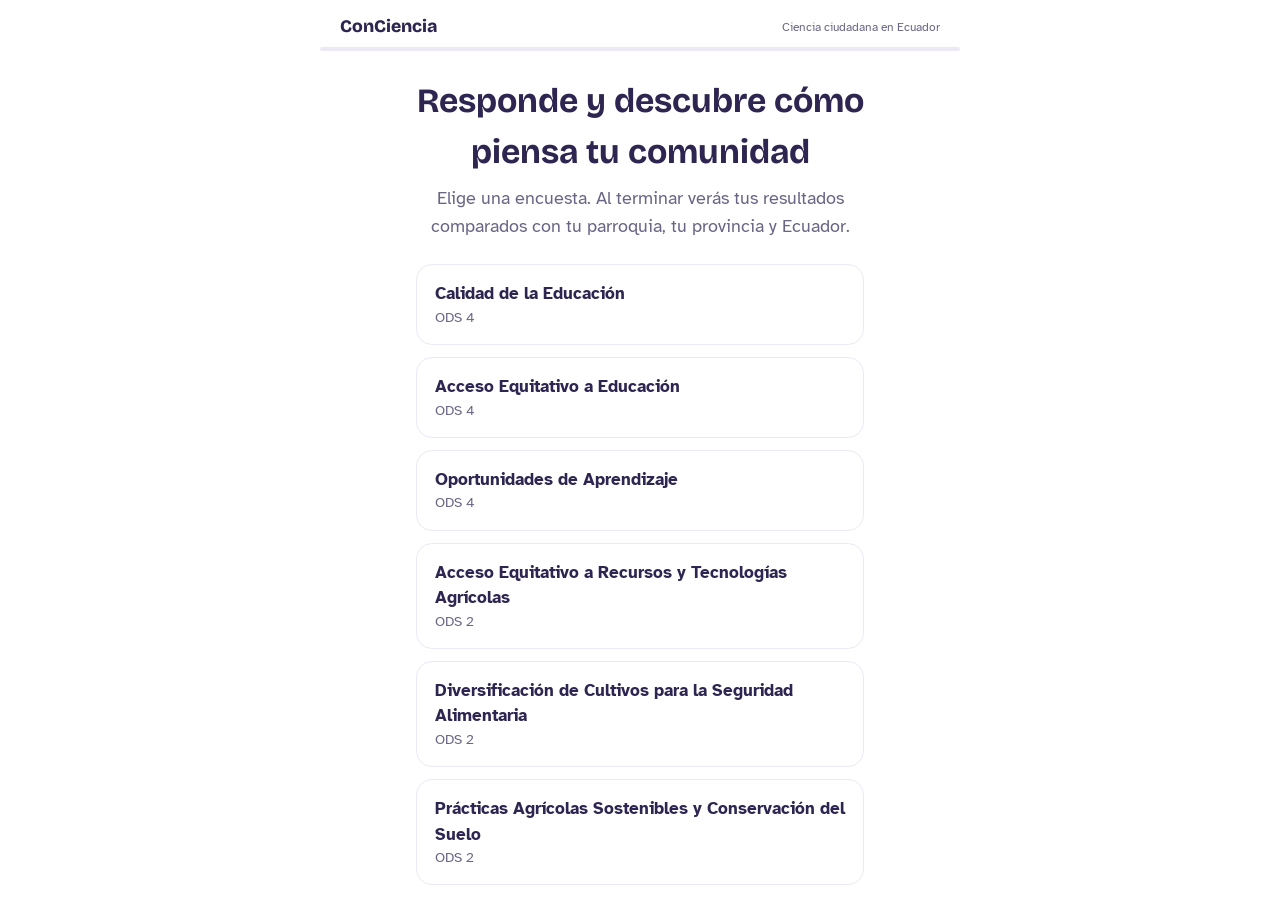
==== index.html @ 89dc38f4 "Add files via upload" ====
<!DOCTYPE html>
<html lang="es">
<head>
<meta charset="utf-8">
<meta name="viewport" content="width=device-width, initial-scale=1, viewport-fit=cover">
<title>ConCiencia</title>
<meta name="description" content="ConCiencia: ciencia ciudadana en Ecuador. Responde encuestas y descubre cómo piensa tu comunidad.">
<link rel="preconnect" href="https://fonts.googleapis.com">
<link rel="preconnect" href="https://fonts.gstatic.com" crossorigin>
<link href="https://fonts.googleapis.com/css2?family=Atkinson+Hyperlegible:wght@400;700&family=Bricolage+Grotesque:opsz,wght@12..96,700;12..96,800&display=swap" rel="stylesheet">
<style>
:root{--bg:#FFFFFF;--ink:#2E2650;--muted:#6B6585;--line:#ECE8F6;--lav:#B7A6EE;--lav-soft:#F4F1FD;--tang:#EE8445;--tang-soft:#FDEBDD;--focus:#5B45C9;
  color-scheme:light;box-sizing:border-box;padding-top:env(safe-area-inset-top,0px);padding-bottom:env(safe-area-inset-bottom,0px)}
*,*::before,*::after{box-sizing:inherit}
html,body{height:100%}
body{margin:0;background:var(--bg);color:var(--ink);font-family:"Atkinson Hyperlegible",system-ui,-apple-system,"Segoe UI",Roboto,sans-serif;
  font-size:1.0625rem;line-height:1.5;display:flex;flex-direction:column}
img{max-width:100%;display:block}
button,a{font:inherit;color:inherit}
:focus-visible{outline:3px solid var(--focus);outline-offset:3px;border-radius:8px}
.display{font-family:"Bricolage Grotesque","Atkinson Hyperlegible",system-ui,sans-serif}
.bar-top{display:flex;justify-content:space-between;align-items:center;gap:1rem;padding:.9rem 1.25rem .4rem;max-width:40rem;width:100%;margin:0 auto}
.brand{font-family:"Bricolage Grotesque",system-ui,sans-serif;font-weight:800;font-size:1.1rem;text-decoration:none}
.sub-title{font-size:.78rem;color:var(--muted);text-align:right}
.progress{height:4px;background:var(--line);max-width:40rem;width:calc(100% - 2.5rem);margin:0 auto;border-radius:999px;overflow:hidden}
.progress span{display:block;height:100%;background:var(--tang);width:0;transition:width .3s ease}
main{flex:1;overflow-y:auto;display:flex}
.slide{margin:auto;width:100%;max-width:34rem;padding:1.5rem 1.25rem 2rem;text-align:center}
.thanks h1{font-size:clamp(1.9rem,7vw,2.6rem);line-height:1.1;margin:0 0 .75rem;font-weight:800;letter-spacing:-.015em}
.thanks p,.lead{margin:0;font-size:1.15rem;color:var(--muted)}
.arrow{width:4.5rem;height:4.5rem;margin:1.25rem auto .5rem;color:var(--tang)}
.btn{display:inline-block;font-weight:700;cursor:pointer;border-radius:999px;padding:.85rem 1.6rem;border:2px solid var(--ink);background:var(--ink);color:var(--bg);font-size:1.1rem;text-decoration:none}
.btn.ghost{background:transparent;color:var(--ink)}
.big-icon{width:min(13rem,55vw);height:min(13rem,55vw);object-fit:contain;margin:0 auto 1.25rem}
.q-text{font-size:.95rem;color:var(--muted);margin:0 auto .6rem;max-width:28rem}
.msg{font-size:clamp(1.3rem,5vw,1.6rem);line-height:1.3;font-weight:700;margin:0 auto;max-width:28rem;text-wrap:balance}
.msg strong{color:var(--tang);font-weight:800;white-space:nowrap}
.people{display:flex;justify-content:center;gap:.35rem;margin:1.5rem 0 .4rem}
.person{width:1.9rem;height:2.6rem}
.person .fig{fill:var(--lav-soft);stroke:var(--lav);stroke-width:2.2}
.person.like .fig{fill:var(--tang);stroke:var(--tang)}
.scope{margin:1.75rem auto 0}
.scope-label{font-size:.9rem;color:var(--muted);margin:0 0 .45rem}
.seg{display:flex;flex-wrap:wrap;justify-content:center;gap:.4rem}
.seg button{font-size:.92rem;cursor:pointer;border:1.5px solid var(--line);background:var(--bg);padding:.42rem .8rem;border-radius:999px}
.seg button[aria-pressed="true"]{background:var(--ink);color:var(--bg);border-color:var(--ink)}
.seg button[aria-disabled="true"]{opacity:.45;cursor:not-allowed}
.n{font-size:.85rem;color:var(--muted);margin:.5rem 0 0}
.many-icons{display:flex;justify-content:center;flex-wrap:wrap;gap:.75rem;margin:0 auto 1.25rem}
.many-icons img{width:min(7.5rem,28vw);height:min(7.5rem,28vw);object-fit:contain}
.others-btn{margin:1.75rem auto 0}
.others{list-style:none;margin:1.25rem auto 0;padding:0;display:grid;gap:.6rem;text-align:left;max-width:28rem}
.o-row{display:grid;grid-template-columns:2.4rem 1fr 3rem;gap:.7rem;align-items:center}
.o-row img{width:2.4rem;height:2.4rem;object-fit:contain}
.o-label{font-size:.95rem;line-height:1.3}
.o-row.mine .o-label{font-weight:700}
.tu{font-size:.75rem;font-weight:700;color:var(--tang);margin-left:.35rem}
.track{height:.5rem;border-radius:999px;background:var(--lav-soft);overflow:hidden;margin-top:.3rem}
.fill{height:100%;border-radius:inherit;background:var(--lav)}
.o-row.mine .fill{background:var(--tang)}
.pct{text-align:right;font-weight:700;font-variant-numeric:tabular-nums}
.note{font-size:.82rem;color:var(--muted);margin:.4rem 0 0}
.idea blockquote{margin:0 auto;font-size:1.2rem;font-style:italic;max-width:26rem}
.idea .sub{color:var(--muted);margin:.9rem auto 0;max-width:26rem}
.privacy{font-size:.8rem;color:var(--muted);margin:2rem auto 0;max-width:26rem}
.list{list-style:none;padding:0;margin:1.5rem auto 0;display:grid;gap:.75rem;text-align:left;max-width:28rem}
.list a{display:block;padding:1rem 1.1rem;border:1.5px solid var(--line);border-radius:1rem;text-decoration:none}
.list a:hover{border-color:var(--lav)}
.list small{display:block;color:var(--muted)}
.spinner{width:2.5rem;height:2.5rem;border:4px solid var(--lav-soft);border-top-color:var(--tang);border-radius:50%;margin:1.5rem auto;animation:spin 1s linear infinite}
@keyframes spin{to{transform:rotate(360deg)}}
.nav{display:flex;justify-content:space-between;align-items:center;padding:.75rem 1.25rem 1rem;max-width:40rem;width:100%;margin:0 auto}
.nav button{cursor:pointer;border:none;background:none;font-weight:700;display:inline-flex;align-items:center;gap:.45rem;padding:.6rem .4rem;font-size:1rem}
.nav .next{background:var(--ink);color:var(--bg);border-radius:999px;padding:.7rem 1.2rem}
.nav .prev{color:var(--muted)}
.nav[hidden],.nav button[hidden]{display:none}
.nav svg{width:1.25rem;height:1.25rem}
.count{font-size:.85rem;color:var(--muted)}
.enter{animation:enter .35s ease both}
@keyframes enter{from{opacity:0;transform:translateX(18px)}to{opacity:1;transform:none}}
@media (prefers-reduced-motion: reduce){.enter{animation:none}.progress span{transition:none}.spinner{animation-duration:3s}}
</style>
</head>
<body>
<header class="bar-top">
  <a class="brand" href="./">ConCiencia</a>
  <span class="sub-title" id="subtitulo"></span>
</header>
<div class="progress" aria-hidden="true"><span id="prog"></span></div>
<main id="main" aria-live="polite"></main>
<nav class="nav" id="nav" aria-label="Navegación de resultados" hidden>
  <button class="prev" id="prev" type="button"><svg viewBox="0 0 24 24" fill="none" stroke="currentColor" stroke-width="2.5" stroke-linecap="round" stroke-linejoin="round" aria-hidden="true"><path d="M15 5l-7 7 7 7"/></svg>Atrás</button>
  <span class="count" id="count"></span>
  <button class="next" id="next" type="button">Siguiente<svg viewBox="0 0 24 24" fill="none" stroke="currentColor" stroke-width="2.5" stroke-linecap="round" stroke-linejoin="round" aria-hidden="true"><path d="M5 12h14M13 5l7 7-7 7"/></svg></button>
</nav>

<script>
const ENCUESTAS = {"CE": {"titulo": "Calidad de la Educación", "ods": "ODS 4", "uid": "aMDnD9qRBA8HXttn3Z8Mq6", "enketo": "oDRCQe5k", "preguntas": [{"id": "q5", "tipo": "una", "texto": "¿Cómo evaluarías la calidad de la educación en tu comunidad?", "opciones": [["muy_buena", "Muy buena", "E4_muy_buena", "muy buena"], ["buena", "Buena", "E3_buena", "buena"], ["mala", "Mala", "E2_mala", "mala"], ["muy_mala", "Muy mala", "E1_muy_mala", "muy mala"]], "tpl": "considera {o} la calidad de la educación en su comunidad"}, {"id": "q6", "tipo": "una", "texto": "¿Cuál es tu opinión sobre el sistema de evaluación y calificación en las instituciones educativas?", "opciones": [["muy_buena", "Muy buena", "E4_muy_buena", "muy bueno"], ["buena", "Buena", "E3_buena", "bueno"], ["mala", "Mala", "E2_mala", "malo"], ["muy_mala", "Muy mala", "E1_muy_mala", "muy malo"]], "tpl": "considera {o} el sistema de evaluación y calificación"}, {"id": "q7", "tipo": "varias", "texto": "¿Qué aspectos crees que son más importantes para mejorar la calidad de la educación?", "opciones": [["formacion_continua_y_actualizaci", "Formación continua y actualización de los docentes", "CE06_docente", "la formación continua de los docentes"], ["acceso_equitativo_a_recursos_edu", "Acceso equitativo a recursos educativos y tecnológicos", "CE07_equidad_recursos", "el acceso equitativo a recursos educativos"], ["desarrollo_de_programas_educativ", "Desarrollo de programas educativos inclusivos y adaptados a las necesidades individuales de los estudiantes", "CE08_educacion_inclusiva", "los programas inclusivos y adaptados"], ["participacion_activa_de_la_comun", "Participación activa de la comunidad educativa en la toma de decisiones y en el apoyo al proceso educativo", "CE09_comunidad_educativa", "la participación de la comunidad educativa"], ["otros", "Otros", "R_otros", "otras ideas"]], "tpl": "prioriza {o} para mejorar la educación"}, {"id": "q8", "tipo": "una", "texto": "¿Crees que los docentes reciben suficiente capacitación para impartir una educación de calidad?", "opciones": [["si", "Sí", "R_si", "sí"], ["no", "No", "R_no", "no"]], "tpl": "cree que los docentes {o} reciben suficiente capacitación"}, {"id": "q9", "tipo": "varias", "texto": "¿Qué papel crees que deberían desempeñar las tecnologías de la información y la comunicación (TIC) en la mejora de la calidad de la educación?", "opciones": [["facilitar_el_acceso_a_recursos_e", "Facilitar el acceso a recursos educativos en línea", "CE10_educacion_en_linea", "dar acceso a recursos educativos en línea"], ["promover_metodos_de_ensenanza_in", "Promover métodos de enseñanza interactivos y personalizados", "CE11_metodos_interactivos", "hacer la enseñanza más interactiva"], ["garantizar_igualdad_de_oportunid", "Garantizar igualdad de oportunidades para todos los grupos demográficos", "CE14_igualdad_oportunidades", "dar igualdad de oportunidades"], ["fomentar_la_colaboracion_entre_e", "Fomentar la colaboración entre estudiantes y el desarrollo de habilidades digitales", "CE12_colaboracion", "fomentar la colaboración y las habilidades digitales"], ["permitir_la_comunicacion_y_colab", "Permitir la comunicación y colaboración entre estudiantes y docentes", "CE13_comunicacion_docente", "mejorar la comunicación con los docentes"], ["otros", "Otros", "R_otros", "otros usos"]], "tpl": "quiere que la tecnología sirva para {o}"}, {"id": "q10", "tipo": "varias", "texto": "¿Qué medidas crees que podrían tomarse para reducir la brecha en la calidad educativa entre zonas urbanas y rurales?", "opciones": [["aumentar_la_inversion_en_infraes", "Aumentar la inversión en infraestructura escolar", "CE16_infraestructura", "invertir en infraestructura escolar"], ["implementar_mecanismos_de_capaci", "Implementar mecanismos de capacitación y retención de docentes", "CE17_retencion_docente", "capacitar y retener a los docentes"], ["implementar_programas_que_propor", "Implementar programas que proporcionen dispositivos y conexión a internet en comunidades rurales", "CE15_internet_rural", "llevar dispositivos e internet al campo"], ["programas_de_tutoria_y_mentoria", "Programas de tutoría y mentoría", "CE21_tutoria", "ofrecer tutoría y mentoría"], ["desarrollar_curriculos_adaptados", "Desarrollar currículos adaptados a la realidad local", "CE19_curriculo_local", "adaptar los currículos a la realidad local"], ["promover_la_colaboracion_entre_e", "Promover la colaboración entre escuelas urbanas y rurales", "CE18_urbano_rural", "unir escuelas urbanas y rurales"], ["apoyar_a_la_educacion_preescolar", "Apoyar a la educación preescolar en áreas rurales", "CE30_preescolar_rural", "ampliar la educación preescolar rural"], ["ofrecer_beneficios_economicos_a", "Ofrecer beneficios económicos a familias que envían a sus hijos a la escuela", "CE20_apoyo_familias", "apoyar económicamente a las familias"], ["otros", "Otros", "R_otros", "otras medidas"]], "tpl": "propone {o}"}, {"id": "q11", "tipo": "una", "texto": "¿Crees que la educación debería incluir habilidades socioemocionales además de los conocimientos académicos?", "opciones": [["si", "Sí", "R_si", "sí"], ["no", "No", "R_no", "no"], ["tal_vez", "Tal vez", "R_talvez", "tal vez"]], "tpl": "responde «{o}» a enseñar habilidades socioemocionales"}, {"id": "q12", "tipo": "varias", "texto": "¿Qué habilidades socioemocionales se debería incluir?", "opciones": [["desarrollo_de_la_empatia", "Desarrollo de la empatía", "CE23_empatia", "la empatía"], ["comunicacion_efectiva", "Comunicación efectiva", "CE24_comunicacion", "la comunicación efectiva"], ["resolucion_de_conflictos", "Resolución de conflictos", "CE26_resolucion_conflictos", "la resolución de conflictos"], ["autoconocimiento", "Autoconocimiento", "CE25_autoconocimiento", "el autoconocimiento"], ["manejo_del_estres", "Manejo del estrés", "CE27_manejo_estres", "el manejo del estrés"], ["colaboracion", "Colaboración", "CE12_colaboracion", "la colaboración"], ["otros", "Otros", "R_otros", "otras habilidades"]], "tpl": "quiere aprender {o} en la escuela"}, {"id": "q13", "tipo": "abierta", "texto": "¿Cómo crees que se puede fomentar el espíritu crítico y la creatividad en el sistema educativo?"}]}, "AE": {"titulo": "Acceso Equitativo a Educación", "ods": "ODS 4", "uid": "aMwjJdAYYP5T4RFX3oNEXm", "enketo": "IfXTQjOF", "preguntas": [{"id": "q5", "tipo": "una", "texto": "¿Cómo describirías el acceso a la educación en tu área?", "opciones": [["muy_accesible", "Muy accesible", "E4_muy_buena"], ["accesible", "Accesible", "E3_buena"], ["poco_accesible", "Poco accesible", "E2_mala"], ["no_accesible", "No accesible", "E1_muy_mala"]]}, {"id": "q6", "tipo": "varias", "texto": "¿Identificas desafíos específicos que afectan el acceso equitativo a la educación?", "opciones": [["falta_de_escuelas", "Falta de escuelas", "AE01_falta_escuelas"], ["falta_de_infraestructura_y_recur", "Falta de infraestructura y recursos educativos", "AE02_falta_recursos"], ["discriminacion_basada_en_genero", "Discriminación basada en género, etnia o condición socioeconómica", "AE03_discriminacion"], ["barreras_geograficas", "Barreras geográficas", "AE04_barreras_geograficas"], ["baja_calidad_de_la_educacion", "Baja calidad de la educación", "AE05_baja_calidad"], ["impedimentos_familiares_economic", "Impedimentos familiares, económicos", "AE06_impedimentos_economicos"], ["otros", "Otros", "R_otros"]]}, {"id": "q7", "tipo": "una", "texto": "¿Cuál consideras que es el principal papel del gobierno en garantizar un acceso equitativo a la educación?", "opciones": [["proporcionar_financiamiento_adec", "Proporcionar financiamiento adecuado", "AE07_financiamiento"], ["desarrollar_politicas_inclusivas", "Desarrollar políticas inclusivas", "AE08_politicas_inclusivas"], ["garantizar_igualdad_de_oportunid", "Garantizar igualdad de oportunidades para todos los grupos demográficos", "CE14_igualdad_oportunidades"], ["implementar_reformas_en_infraest", "Implementar reformas en infraestructura, tecnología y formación docente.", "AE09_reformas"], ["dar_mayor_protagonismo_a_las_ins", "Dar mayor protagonismo a las instituciones privadas y a las familias para garantizar la educación", "AE10_instituciones_familias"], ["otros", "Otros", "R_otros"]]}, {"id": "q8", "tipo": "una", "texto": "¿Has participado en iniciativas locales que aborden el acceso a la educación?", "opciones": [["si", "Sí", "R_si"], ["no", "No", "R_no"], ["en_ocasiones", "En ocasiones", "R_aveces"]]}, {"id": "q9", "tipo": "una", "texto": "¿Cuáles son tus principales motivaciones para, de ser posible estudiar?", "opciones": [["mejorar_las_oportunidades_labora", "Mejorar las oportunidades laborales", "AE11_oportunidades_laborales"], ["obtener_conocimiento_y_habilidad", "Obtener conocimiento y habilidades", "AE12_conocimiento"], ["contribuir_al_desarrollo_de_la_c", "Contribuir al desarrollo de la comunidad o sociedad", "AE13_contribuir_comunidad"], ["la_satisfaccion_personal", "La satisfacción personal", "AE14_satisfaccion_personal"], ["otros", "Otros", "R_otros"]]}, {"id": "q10", "tipo": "una", "texto": "¿Estarías dispuesto/a a comprometerte de manera continua en apoyar iniciativas para mejorar el acceso equitativo a educación?", "opciones": [["si", "Sí", "R_si"], ["no", "No", "R_no"], ["tal_vez", "Tal vez", "R_talvez"]]}]}, "OA": {"titulo": "Oportunidades de Aprendizaje", "ods": "ODS 4", "uid": "aXVZdtAHw6DwHbp57tY9rk", "enketo": "5DErhukR", "preguntas": [{"id": "q5", "tipo": "una", "texto": "¿Has participado en programas de aprendizaje no formal o informal fuera del entorno escolar?", "opciones": [["si", "Sí", "R_si"], ["no", "No", "R_no"], ["no_estoy_seguro", "No estoy seguro", "R_talvez"]]}, {"id": "q6", "tipo": "varias", "texto": "¿A qué tipo de oportunidades de aprendizaje adicional te gustaría tener acceso?", "opciones": [["talleres_practicos_sobre_habilid", "Talleres prácticos sobre habilidades específicas", "OA01_talleres_practicos"], ["cursos_en_linea_sobre_temas_de_i", "Cursos en línea sobre temas de interés", "CE10_educacion_en_linea"], ["eventos_de_networking_y_colabora", "Eventos de networking y colaboración con profesionales", "OA02_networking"], ["oportunidades_de_voluntariado_pa", "Oportunidades de voluntariado para adquirir experiencia práctica", "OA03_voluntariado"], ["acceso_a_recursos_educativos_y_b", "Acceso a recursos educativos y bibliotecas virtuales", "OA04_bibliotecas_virtuales"], ["otros", "Otros", "R_otros"]]}, {"id": "q7", "tipo": "varias", "texto": "¿Porque crees que la educación a lo largo de la vida es importante para el desarrollo personal y profesional?", "opciones": [["para_actualizar_habilidades", "Para actualizar habilidades", "OA05_actualizar_habilidades"], ["facilita_la_adaptacion_a_los_cam", "Facilita la adaptación a los cambios en el entorno laboral", "OA06_adaptacion"], ["promueve_el_crecimiento_personal", "Promueve el crecimiento personal y profesional continuo", "OA07_crecimiento"], ["permite_mantenerse_competitivo_e", "Permite mantenerse competitivo en el mercado laboral en evolución", "OA08_competitivo"], ["otros", "Otros", "R_otros"]]}, {"id": "q8", "tipo": "una", "texto": "¿Qué importancia le das a la formación profesional y técnica en comparación con la educación académica tradicional?", "opciones": [["mucha_importancia", "Mucha importancia", "E4_muy_buena"], ["alguna_importancia", "Alguna importancia", "E3_buena"], ["poca_importancia", "Poca importancia", "E2_mala"], ["ninguna_importancia", "Ninguna importancia", "E1_muy_mala"]]}, {"id": "q9", "tipo": "una", "texto": "¿Consideras que hay suficientes oportunidades de educación continua para adultos en tu comunidad?", "opciones": [["si", "Sí", "R_si"], ["no", "No", "R_no"], ["no_estoy_seguro", "No estoy seguro", "R_talvez"]]}, {"id": "q10", "tipo": "una", "texto": "¿Cuál es tu opinión sobre la educación a distancia y el aprendizaje en línea?", "opciones": [["muy_favorable", "Muy favorable", "E4_muy_buena"], ["favorable", "Favorable", "E3_buena"], ["desfavorable", "Desfavorable", "E2_mala"], ["muy_desfavorable", "Muy desfavorable", "E1_muy_mala"]]}, {"id": "q11", "tipo": "abierta", "texto": "¿Cómo crees que se pueden aprovechar mejor las tecnologías emergentes para promover oportunidades de aprendizaje inclusivas?"}]}, "RT": {"titulo": "Acceso Equitativo a Recursos y Tecnologías Agrícolas", "ods": "ODS 2", "uid": "agJiGSEJm9MBd5dDqavQbj", "enketo": "ofdKAlAc", "preguntas": [{"id": "q5", "tipo": "una", "texto": "¿Participas en actividades agrícolas actualmente?", "opciones": [["si", "Sí", "R_si"], ["no", "No", "R_no"], ["en_ocasiones", "En ocasiones", "R_aveces"]]}, {"id": "q6", "tipo": "abierta", "texto": "¿Cuál es el tamaño aproximado de tu área de cultivo?"}, {"id": "q7", "tipo": "una", "texto": "¿Consideras que hay una distribución equitativa de recursos agrícolas (tierras, agua, insumos, etc.) en tu comunidad?", "opciones": [["si", "Sí", "R_si"], ["no", "No", "R_no"], ["no_estoy_seguro", "No estoy seguro", "R_talvez"]]}, {"id": "q8", "tipo": "abierta", "texto": "¿Cómo crees que se podrían mejorar las condiciones de acceso a estos recursos?"}, {"id": "q9", "tipo": "varias", "texto": "¿Que tecnologías agrícolas has utilizado o están disponibles en tu área?", "opciones": [["sistemas_de_riego", "Sistemas de riego", "RT01_riego"], ["maquinaria_agricola", "Maquinaria agrícola", "RT02_maquinaria"], ["aplicaciones_moviles_agricolas", "Aplicaciones móviles agrícolas", "RT03_apps"], ["drones_para_monitoreo_de_cultivo", "Drones para monitoreo de cultivos", "RT04_drones"], ["otros", "Otros", "R_otros"]]}, {"id": "q10", "tipo": "una", "texto": "¿Cómo obtienes información sobre nuevas prácticas y tecnologías agrícolas?", "opciones": [["extensionistas_agricolas", "Extensionistas agrícolas", "RT05_extensionistas"], ["internet", "Internet", "CE10_educacion_en_linea"], ["talleres", "Talleres", "OA01_talleres_practicos"], ["practicas_ancestrales", "Practicas ancestrales", "RT06_practicas_ancestrales"], ["otros", "Otros", "R_otros"]]}, {"id": "q11", "tipo": "una", "texto": "¿Identificas barreras que limiten el acceso equitativo a recursos y tecnologías agrícolas?", "opciones": [["barreras_economicas", "Barreras económicas", "RT07_barreras_economicas"], ["falta_de_informacion", "Falta de información", "RT08_falta_informacion"], ["falta_de_acceso_a_creditos", "Falta de acceso a créditos", "RT09_falta_creditos"], ["aislamiento_geografico", "Aislamiento geografico", "AE04_barreras_geograficas"], ["otros", "Otros", "R_otros"]]}, {"id": "q12", "tipo": "una", "texto": "¿Cómo crees que el acceso equitativo a recursos y tecnologías agrícolas afecta la producción y la sostenibilidad en tu área?", "opciones": [["mejora_la_diversificacion_de_cul", "Mejora la diversificación de cultivos", "RT10_diversificacion"], ["promueve_practicas_sostenibles_e", "Promueve prácticas sostenibles entre los agricultores locales", "RT11_practicas_sostenibles"], ["facilita_la_adopcion_de_tecnolog", "Facilita la adopción de tecnologías más eficientes", "RT12_tecnologia_eficiente"], ["ayuda_a_reducir_la_brecha_de_ren", "Ayuda a reducir la brecha de rendimiento entre pequeños y grandes productores", "RT13_brecha_productores"], ["otros", "Otros", "R_otros"]]}, {"id": "q13", "tipo": "abierta", "texto": "¿Tienes sugerencias sobre cómo mejorar el acceso equitativo a recursos y tecnologías agrícolas?"}, {"id": "q14", "tipo": "una", "texto": "¿Estarías dispuesto/a a participar activamente en futuras iniciativas de equidad agrícola?", "opciones": [["si", "Sí", "R_si"], ["no", "No", "R_no"], ["tal_vez", "Tal vez", "R_talvez"]]}]}, "DC": {"titulo": "Diversificación de Cultivos para la Seguridad Alimentaria", "ods": "ODS 2", "uid": "afeSdG7BaHixpZRdWY3xdc", "enketo": "qUFhadIQ", "preguntas": [{"id": "q5", "tipo": "una", "texto": "¿Tienes experiencia en actividades agrícolas actualmente?", "opciones": [["si", "Sí", "R_si"], ["no", "No", "R_no"], ["en_ocasiones", "En ocasiones", "R_aveces"]]}, {"id": "q6", "tipo": "una", "texto": "¿Cuál es el tamaño aproximado de tu área de cultivo?", "opciones": [["no_tengo_area_de_cultivo", "No tengo área de cultivo", ""], ["menos_de_100_m2", "Menos de 100 m²", ""], ["100_m2_a_500_m2", "100 m² a 500 m²", ""], ["500_m2_a_1_000_m2", "500 m² a 1,000 m²", ""], ["mas_de_1_000_m2", "Más de 1,000 m²", ""]]}, {"id": "q7", "tipo": "una", "texto": "¿Has implementado la diversificación de cultivos en tu área?", "opciones": [["si", "Sí", "R_si"], ["no", "No", "R_no"], ["no_estoy_seguro", "No estoy seguro", "R_talvez"]]}, {"id": "q8", "tipo": "varias", "texto": "Enumera algunos cultivos que actualmente cultivas en tu área.", "opciones": [["cereales", "Cereales", "DC01_cereales"], ["legumbres", "Legumbres", "DC02_legumbres"], ["frutas", "Frutas", "DC03_frutas"], ["hortalizas", "Hortalizas", "DC04_hortalizas"], ["no_aplica", "No aplica", "R_noaplica"]]}, {"id": "q9", "tipo": "abierta", "texto": "¿Cómo decides qué cultivos plantar?"}, {"id": "q10", "tipo": "varias", "texto": "¿Qué beneficios percibes al diversificar tus cultivos en términos de seguridad alimentaria y sostenibilidad?", "opciones": [["mayor_resistencia_a_plagas", "Mayor resistencia a plagas", "DC05_resistencia_plagas"], ["mayor_variedad_de_nutrientes", "Mayor variedad de nutrientes", "DC06_nutrientes"], ["mayor_sabor", "Mayor sabor", "DC07_sabor"], ["mayor_resistencia_de_los_cultivo", "Mayor resistencia de los cultivos", "DC08_resistencia_cultivos"], ["mejora_en_la_calidad_del_suelo_y", "Mejora en la calidad del suelo y conservación de la biodiversidad", "DC09_suelo_biodiversidad"], ["otros", "Otros", "R_otros"]]}, {"id": "q11", "tipo": "varias", "texto": "¿Identificas desafíos o barreras para la diversificación de cultivos en tu área?", "opciones": [["limitaciones_de_recursos", "Limitaciones de recursos", "DC10_limitacion_recursos"], ["falta_de_conocimientos_tecnicos", "Falta de conocimientos técnicos sobre nuevas prácticas", "RT08_falta_informacion"], ["la_resistencia_de_los_mercados_a", "La resistencia de los mercados a aceptar nuevos cultivos", "DC11_resistencia_mercados"], ["problemas_relacionados_con_el_cl", "Problemas relacionados con el clima y el suelo", "DC12_clima_suelo"], ["no_encuentro_ninguna_barrera", "No encuentro ninguna barrera", "DC13_sin_barreras"]]}, {"id": "q12", "tipo": "abierta", "texto": "¿Cómo crees que podrían superarse estos desafíos?"}, {"id": "q13", "tipo": "una", "texto": "¿Cómo afecta la diversificación de cultivos a la comercialización y venta de productos agrícolas?", "opciones": [["permite_el_acceso_a_nuevos_merca", "Permite el acceso a nuevos mercados", "DC14_nuevos_mercados"], ["reduce_la_dependencia_de_un_solo", "Reduce la dependencia de un solo cultivo y sus fluctuaciones de precios.", "DC15_menos_dependencia"], ["atrae_a_consumidores_interesados", "Atrae a consumidores interesados en alimentos locales y orgánicos", "DC16_consumidores_locales"], ["facilita_la_diferenciacion_de_pr", "Facilita la diferenciación de productos en el mercado y la creación de marcas únicas", "DC17_marcas"], ["otros", "Otros", "R_otros"]]}, {"id": "q14", "tipo": "una", "texto": "¿Has participado en programas o iniciativas que promuevan la diversificación de cultivos?", "opciones": [["si", "Sí", "R_si"], ["no", "No", "R_no"], ["en_ocasiones", "En ocasiones", "R_aveces"]]}, {"id": "q15", "tipo": "una", "texto": "¿Cómo evaluas la efectividad de estos programas?", "opciones": [["muy_buena", "Muy buena", "E4_muy_buena"], ["buena", "Buena", "E3_buena"], ["mala", "Mala", "E2_mala"], ["muy_mala", "Muy mala", "E1_muy_mala"], ["no_aplica", "No aplica", "R_noaplica"]]}]}, "PS": {"titulo": "Prácticas Agrícolas Sostenibles y Conservación del Suelo", "ods": "ODS 2", "uid": "aM7JyxXHT9SNXV4mbHTjZx", "enketo": "LAvfwDTU", "preguntas": [{"id": "q5", "tipo": "una", "texto": "¿Tienes experiencia en actividades agrícolas?", "opciones": [["mucha_experiencia", "Mucha experiencia", "X5_mucha"], ["experiencia", "Experiencia", "X4_experiencia"], ["poca_experiencia", "Poca experiencia", "X2_poca"], ["ninguna_experiencia", "Ninguna experiencia", "X1_ninguna"]]}, {"id": "q6", "tipo": "abierta", "texto": "¿Cuál es el tamaño aproximado de tu área de cultivo? (N/A si no aplica)"}, {"id": "q7", "tipo": "varias", "texto": "Enumera algunas prácticas agrícolas que actualmente implementas en tu área", "opciones": [["rotacion_de_cultivos", "Rotación de cultivos", "PS01_rotacion"], ["uso_de_abono_organico", "Uso de abono orgánico", "PS02_abono_organico"], ["cultivo_de_cobertura", "Cultivo de cobertura", "PS03_cobertura"], ["riego_por_goteo", "Riego por goteo", "PS04_goteo"], ["control_biologico_de_plagas", "Control biológico de plagas", "PS05_control_biologico"], ["conservacion_de_suelos_terrazas", "Conservación de suelos (terrazas, barreras vivas)", "PS06_terrazas"], ["no_implemento_ninguna_practica", "No implemento ninguna práctica", "R_no"]]}, {"id": "q8", "tipo": "una", "texto": "¿Utilizas agroquímicos en tu agricultura?", "opciones": [["si", "Sí", "R_si"], ["no", "No", "R_no"], ["en_ocasiones", "En ocasiones", "R_aveces"]]}, {"id": "q9", "tipo": "abierta", "texto": "¿Cómo crees que el uso de agroquímicos afecta la calidad del suelo?"}, {"id": "q10", "tipo": "una", "texto": "¿Practicas la rotación de cultivos o la diversificación de cultivos en tu área?", "opciones": [["si", "Sí", "R_si"], ["no", "No", "R_no"], ["no_estoy_seguro", "No estoy seguro", "R_talvez"]]}, {"id": "q11", "tipo": "abierta", "texto": "¿Cómo crees que estas prácticas afectan la productividad y la salud del suelo?"}, {"id": "q12", "tipo": "varias", "texto": "¿Cómo manejas los residuos agrícolas en tu área?", "opciones": [["compostaje", "Compostaje", "PS07_compostaje"], ["uso_como_abono", "Uso como abono", "PS02_abono_organico"], ["quema_controlada", "Quema controlada", "PS08_quema_controlada"], ["alimentacion_animal", "Alimentación animal", "PS09_alimentacion_animal"], ["reciclaje_de_materiales", "Reciclaje de materiales", "PS10_reciclaje"], ["otros", "Otros", "R_otros"]]}, {"id": "q13", "tipo": "una", "texto": "¿Crees que estas prácticas contribuyen a la conservación del suelo?", "opciones": [["si", "Sí", "R_si"], ["no", "No", "R_no"], ["no_estoy_seguro", "No estoy seguro", "R_talvez"]]}, {"id": "q14", "tipo": "una", "texto": "¿Cómo describirías las condiciones del suelo en tu área en términos de salud y fertilidad?", "opciones": [["saludable", "Saludable", "PS11_suelo_saludable"], ["regular", "Regular", "PS12_suelo_regular"], ["poco_saludable", "Poco saludable", "PS13_suelo_poco_saludable"], ["no_estoy_seguro", "No estoy seguro", "R_talvez"]]}, {"id": "q15", "tipo": "una", "texto": "¿Has notado cambios en las condiciones del suelo a lo largo del tiempo?", "opciones": [["si", "Sí", "R_si"], ["no", "No", "R_no"], ["tal_vez", "Tal vez", "R_talvez"]]}]}};
const LUGARES = {"p01": "Azuay", "p02": "Bolívar", "p03": "Cañar", "p04": "Carchi", "p05": "Cotopaxi", "p06": "Chimborazo", "p07": "El Oro", "p08": "Esmeraldas", "p09": "Guayas", "p10": "Imbabura", "p11": "Loja", "p12": "Los Ríos", "p13": "Manabí", "p14": "Morona Santiago", "p15": "Napo", "p16": "Pastaza", "p17": "Pichincha", "p18": "Tungurahua", "p19": "Zamora Chinchipe", "p20": "Galápagos", "p21": "Sucumbíos", "p22": "Orellana", "p23": "Santo Domingo de los Tsáchilas", "p24": "Santa Elena", "p90": "Zona en Estudio: Juval (Cañar-Chimborazo)", "q010150": "Cuenca", "q010151": "Baños", "q010152": "Cumbe", "q010153": "Chaucha", "q010154": "Checa", "q010155": "Chiquintad", "q010156": "Llacao", "q010157": "Molleturo", "q010158": "Nulti", "q010159": "Octavio Cordero Palacios", "q010160": "Paccha", "q010161": "Quingeo", "q010162": "Ricaurte", "q010163": "San Joaquín", "q010164": "Santa Ana", "q010165": "Sayausí", "q010166": "Sidcay", "q010167": "Sinincay", "q010168": "Tarqui", "q010169": "Turi", "q010170": "Valle", "q010171": "Victoria del Portete", "q010250": "Girón", "q010251": "La Asunción", "q010252": "San Gerardo", "q010350": "Gualaceo", "q010352": "Daniel Córdova Toral", "q010353": "Jadán", "q010354": "Mariano Moreno", "q010356": "Remigio Crespo Toral", "q010357": "San Juan", "q010358": "Zhidmad", "q010359": "Luis Cordero Vega", "q010360": "Simón Bolívar", "q010450": "Nabón", "q010451": "Cochapata", "q010452": "El Progreso", "q010453": "Las Nieves", "q010550": "Paute", "q010552": "Bulán", "q010553": "Chicán", "q010554": "El Cabo", "q010556": "Guarainag", "q010559": "San Cristóbal", "q010561": "Tomebamba", "q010562": "Dug Dug", "q010650": "Pucará", "q010652": "San Rafael de Sharug", "q010750": "San Fernando", "q010751": "Chumblín", "q010850": "Santa Isabel", "q010851": "Abdón Calderón", "q010852": "El Carmen de Pijilí", "q010853": "Shaglli", "q010854": "San Salvador de Cañaribamba", "q010950": "Sígsig", "q010951": "Cuchil", "q010952": "Jima", "q010953": "Güel", "q010954": "Ludo", "q010955": "San Bartolomé", "q010956": "San José de Raranga", "q011050": "San Felipe de Oña", "q011051": "Susudel", "q011150": "Chordeleg", "q011151": "Principal", "q011152": "La Unión", "q011153": "Luis Galarza Orellana", "q011154": "San Martín de Puzhio", "q011250": "El Pan", "q011253": "San Vicente", "q011350": "Sevilla de Oro", "q011351": "Amaluza", "q011352": "Palmas", "q011450": "Guachapala", "q011550": "Camilo Ponce Enríquez", "q020150": "Guaranda", "q020151": "Facundo Vela", "q020153": "Julio E. Moreno", "q020155": "Salinas", "q020156": "San Lorenzo", "q020157": "San Simón", "q020158": "Santa Fe", "q020159": "Simiátug", "q020160": "San Luis de Pambil", "q020250": "Chillanes", "q020251": "San José del Tambo", "q020350": "San José de Chimbo", "q020351": "Asunción", "q020353": "La Magdalena", "q020354": "San Sebastián", "q020355": "Telimbela", "q020450": "Echeandía", "q020550": "San Miguel", "q020551": "Balsapamba", "q020552": "Bilován", "q020553": "Régulo de Mora", "q020554": "San Pablo", "q020555": "Santiago", "q020556": "San Vicente", "q020650": "Caluma", "q020750": "Las Naves", "q030150": "Azogues", "q030151": "Cojitambo", "q030153": "Guapán", "q030154": "Javier Loyola", "q030155": "Luis Cordero", "q030156": "Pindilig", "q030157": "Rivera", "q030158": "San Miguel", "q030160": "Taday", "q030250": "Biblián", "q030251": "Nazón", "q030252": "San Francisco de Sageo", "q030253": "Turupamba", "q030254": "Jerusalén", "q030350": "Cañar", "q030351": "Chontamarca", "q030352": "Chorocopte", "q030353": "General Morales", "q030354": "Gualleturo", "q030355": "Honorato Vásquez", "q030356": "Ingapirca", "q030357": "Juncal", "q030358": "San Antonio", "q030361": "Zhud", "q030362": "Ventura", "q030363": "Ducur", "q030450": "La Troncal", "q030451": "Manuel J. Calle", "q030452": "Pancho Negro", "q030550": "El Tambo", "q030650": "Déleg", "q030651": "Solano", "q030750": "Suscal", "q040150": "Tulcán", "q040151": "El Carmelo", "q040153": "Julio Andrade", "q040154": "Maldonado", "q040155": "Pioter", "q040156": "Tobar Donoso", "q040157": "Tufiño", "q040158": "Urbina", "q040159": "El Chical", "q040161": "Santa Martha de Cuba", "q040250": "Bolívar", "q040251": "García Moreno", "q040252": "Los Andes", "q040253": "Monte Olivo", "q040254": "San Vicente de Pusir", "q040255": "San Rafael", "q040350": "El Ángel", "q040351": "El Goaltal", "q040352": "La Libertad", "q040353": "San Isidro", "q040450": "Mira", "q040451": "Concepción", "q040452": "Jijón y Caamaño", "q040453": "Juan Montalvo", "q040550": "San Gabriel", "q040551": "Cristóbal Colón", "q040552": "Chitán de Navarrete", "q040553": "Fernández Salvador", "q040554": "La Paz", "q040555": "Piartal", "q040650": "Huaca", "q040651": "Mariscal Sucre", "q050150": "Latacunga", "q050151": "Aláquez", "q050152": "Belisario Quevedo", "q050153": "Guaytacama", "q050154": "Joseguango Bajo", "q050156": "Mulaló", "q050157": "Once de Noviembre", "q050158": "Poaló", "q050159": "San Juan de Pastocalle", "q050161": "Tanicuchi", "q050162": "Toacaso", "q050250": "La Maná", "q050251": "Guasaganda", "q050252": "Pucayacu", "q050350": "El Corazón", "q050351": "Moraspungo", "q050352": "Pinllopata", "q050353": "Ramón Campaña", "q050450": "Pujilí", "q050451": "Angamarca", "q050453": "Guangaje", "q050455": "La Victoria", "q050456": "Pilaló", "q050457": "Tingo", "q050458": "Zumbahua", "q050550": "San Miguel", "q050551": "Antonio José Holguín", "q050552": "Cusubamba", "q050553": "Mulalillo", "q050554": "Mulliquindil", "q050555": "Pansaleo", "q050650": "Saquisilí", "q050651": "Canchagua", "q050652": "Chantilín", "q050653": "Cochapamba", "q050750": "Sigchos", "q050751": "Chugchillán", "q050752": "Isinlivi", "q050753": "Las Pampas", "q050754": "Palo Quemado", "q060150": "Riobamba", "q060151": "Cacha", "q060152": "Calpi", "q060153": "Cubijíes", "q060154": "Flores", "q060155": "Licán", "q060156": "Licto", "q060157": "Pungalá", "q060158": "Punín", "q060159": "Quimiag", "q060160": "San Juan", "q060161": "San Luis", "q060250": "Alausí", "q060251": "Achupallas", "q060253": "Guasuntos", "q060254": "Huigra", "q060255": "Multitud", "q060256": "Pistishi", "q060257": "Pumallacta", "q060258": "Sevilla", "q060259": "Sibambe", "q060260": "Tixán", "q060350": "Villa la Unión", "q060351": "Cañi", "q060352": "Columbe", "q060353": "Juan de Velasco", "q060354": "Santiago de Quito", "q060450": "Chambo", "q060550": "Chunchi", "q060551": "Capzol", "q060552": "Compud", "q060553": "Gonzol", "q060554": "Llagos", "q060650": "Guamote", "q060651": "Cebadas", "q060652": "Palmira", "q060750": "Guano", "q060751": "Guanando", "q060752": "Ilapo", "q060753": "La Providencia", "q060754": "San Andrés", "q060755": "San Gerardo", "q060756": "San Isidro de Patulú", "q060757": "San José del Chazo", "q060758": "Santa Fé de Galán", "q060759": "Valparaiso", "q060850": "Pallatanga", "q060950": "Penipe", "q060951": "El Altar", "q060952": "Matus", "q060953": "Puela", "q060954": "San Antonio de Bayushig", "q060955": "La Candelaria", "q060956": "Bilbao", "q061050": "Cumandá", "q070150": "Machala", "q070152": "El Retiro", "q070250": "Arenillas", "q070251": "Chacras", "q070254": "Palmales", "q070255": "Carcabón", "q070256": "La Cuca", "q070350": "Paccha", "q070351": "Ayapamba", "q070352": "Cordoncillo", "q070353": "Milagro", "q070354": "San José", "q070355": "San Juan de Cerro Azul", "q070450": "Balsas", "q070451": "Bellamaría", "q070550": "Chilla", "q070650": "El Guabo", "q070651": "Barbones", "q070652": "La Iberia", "q070653": "Tendales", "q070654": "Río Bonito", "q070750": "Huaquillas", "q070850": "Marcabelí", "q070851": "El Ingenio", "q070950": "Pasaje", "q070951": "Buenavista", "q070952": "Casacay", "q070953": "La Peaña", "q070954": "Progreso", "q070955": "Uzhcurrumi", "q070956": "Cañaquemada", "q071050": "Piñas", "q071051": "Capiro", "q071052": "La Bocana", "q071053": "Moromoro", "q071054": "Piedras", "q071055": "San Roque", "q071056": "Saracay", "q071150": "Portovelo", "q071151": "Curtincapa", "q071152": "Morales", "q071153": "Salatí", "q071250": "Santa Rosa", "q071251": "Bellavista", "q071252": "Jambelí", "q071253": "La Avanzada", "q071254": "San Antonio", "q071255": "Torata", "q071256": "Victoria", "q071257": "Bellamaría", "q071350": "Zaruma", "q071351": "Abañín", "q071352": "Arcapamba", "q071353": "Guanazán", "q071354": "Guizhaguiña", "q071355": "Huertas", "q071356": "Malvas", "q071357": "Muluncay Grande", "q071358": "Sinsao", "q071359": "Salvias", "q071450": "La Victoria", "q071451": "La Libertad", "q071452": "El Paraíso", "q071453": "San Isidro", "q080150": "Esmeraldas", "q080152": "Camarones", "q080153": "Coronel Carlos Concha Torres", "q080154": "Chinca", "q080159": "Majua", "q080163": "San Mateo", "q080165": "Tabiazo", "q080166": "Tachina", "q080168": "Vuelta Larga", "q080250": "Valdez", "q080254": "La Tola", "q080257": "Pampanal de Bolívar", "q080265": "Santa Lucía de las Peñas", "q080350": "Muisne", "q080351": "Bolívar", "q080352": "Daule", "q080353": "Galera", "q080354": "Quingue", "q080355": "Sálima", "q080356": "San Francisco", "q080357": "San Gregorio", "q080358": "San José de Chamanga", "q080450": "Rosa Zárate", "q080451": "Cube", "q080452": "Chura", "q080453": "Malimpia", "q080454": "Viche", "q080455": "La Unión", "q080550": "San Lorenzo", "q080551": "Alto Tambo", "q080552": "Ancón", "q080553": "Calderón", "q080554": "Carondelet", "q080555": "5 de Junio", "q080556": "Concepción", "q080557": "Mataje", "q080558": "San Javier de Cachaví", "q080559": "Santa Rita", "q080560": "Tambillo", "q080561": "Tululbí", "q080562": "Urbina", "q080650": "Atacames", "q080651": "La Unión", "q080652": "Súa", "q080653": "Tonchigüe", "q080654": "Tonsupa", "q080750": "Rioverde", "q080751": "Chontaduro", "q080752": "Chumundé", "q080753": "Lagarto", "q080754": "Montalvo", "q080755": "Rocafuerte", "q080950": "Borbón", "q080951": "Anchayacu", "q080952": "Atahualpa", "q080953": "Luis Vargas Torres", "q080954": "Maldonado", "q080955": "San Francisco de Onzole", "q080956": "Santo Domingo de Onzole", "q080957": "Selva Alegre", "q080958": "Telembí", "q080959": "Colón Eloy del María", "q080960": "San José de Cayapas", "q080961": "Timbiré", "q090150": "Guayaquil", "q090152": "Juan Gómez Rendón", "q090153": "Morro", "q090156": "Posorja", "q090157": "Puná", "q090158": "Tenguel", "q090250": "Alfredo Baquerizo Moreno (Juján)", "q090350": "Balao", "q090450": "Balzar", "q090550": "Colimes", "q090551": "San Jacinto", "q090650": "Daule", "q090652": "Juan Bautista Aguirre", "q090653": "Laurel", "q090654": "Limonal", "q090656": "Los Lojas", "q090750": "Eloy Alfaro", "q090850": "Velasco Ibarra", "q090851": "Guayas", "q090852": "El Rosario", "q090950": "El Triunfo", "q091050": "Milagro", "q091051": "Chobo", "q091053": "Mariscal Sucre", "q091054": "Roberto Astudillo", "q091150": "Naranjal", "q091151": "Jesús María", "q091152": "San Carlos", "q091153": "Santa Rosa de Flandes", "q091154": "Taura", "q091250": "Naranjito", "q091350": "Palestina", "q091450": "Pedro Carbo", "q091451": "Valle de la Virgen", "q091452": "Sabanilla", "q091650": "Samborondón", "q091651": "Tarifa", "q091850": "Santa Lucía", "q091950": "El Salitre", "q091951": "General Vernaza", "q091952": "La Victoria", "q091953": "Junquillal", "q092050": "San Jacinto de Yaguachi", "q092053": "General Pedro J. Montero", "q092055": "Yaguachi Viejo", "q092056": "Virgen de Fátima", "q092150": "General Villamil", "q092250": "Simón Bolívar", "q092251": "Coronel Lorenzo de Garaycoa", "q092350": "Coronel Marcelino Maridueña", "q092450": "Lomas de Sargentillo", "q092550": "Narcisa de Jesús", "q092750": "General Antonio Elizalde", "q092850": "Isidro Ayora", "q100150": "San Miguel de Ibarra", "q100151": "Ambuquí", "q100152": "Angochagua", "q100153": "La Carolina", "q100154": "La Esperanza", "q100155": "Lita", "q100156": "Salinas", "q100157": "San Antonio", "q100250": "Atuntaqui", "q100251": "Imbaya", "q100252": "San Francisco de Natabuela", "q100253": "San José de Chaltura", "q100254": "San Roque", "q100350": "Cotacachi", "q100351": "Apuela", "q100352": "García Moreno", "q100353": "Imantag", "q100354": "Peñaherrera", "q100355": "Plaza Gutiérrez", "q100356": "Quiroga", "q100357": "Seis de Julio de Cuellaje", "q100358": "Vacas Galindo", "q100450": "Otavalo", "q100451": "Dr. Miguel Egas Cabezas", "q100452": "Eugenio Espejo", "q100453": "González Suárez", "q100454": "Pataquí", "q100455": "San José de Quichinche", "q100456": "San Juan de Ilumán", "q100457": "San Pablo", "q100458": "San Rafael", "q100459": "Selva Alegre", "q100550": "Pimampiro", "q100551": "Chugá", "q100552": "Mariano Acosta", "q100553": "San Francisco de Sigsipamba", "q100650": "Urcuquí", "q100651": "Cahuasquí", "q100652": "La Merced de Buenos Aires", "q100653": "Pablo Arenas", "q100654": "San Blas", "q100655": "Tumbabiro", "q110150": "Loja", "q110151": "Chantaco", "q110152": "Chuquiribamba", "q110153": "El Cisne", "q110154": "Gualel", "q110155": "Jimbilla", "q110156": "Malacatos", "q110157": "San Lucas", "q110158": "San Pedro de Vilcabamba", "q110159": "Santiago", "q110160": "Taquil", "q110161": "Vilcabamba", "q110162": "Yangana", "q110163": "Quinara", "q110250": "Cariamanga", "q110251": "Colaisaca", "q110252": "El Lucero", "q110253": "Utuana", "q110254": "Sanguillín", "q110350": "Catamayo", "q110351": "El Tambo", "q110352": "Guayquichuma", "q110353": "San Pedro de la Bendita", "q110354": "Zambi", "q110450": "Celica", "q110451": "Cruzpamba", "q110455": "Pózul", "q110456": "Sabanilla", "q110457": "Teniente Maximiliano Rodríguez Loaiza", "q110550": "Chaguarpamba", "q110551": "Buenavista", "q110552": "El Rosario", "q110553": "Santa Rufina", "q110554": "Amarillos", "q110650": "Amaluza", "q110651": "Bellavista", "q110652": "Jimbura", "q110653": "Santa Teresita", "q110654": "27 de Abril", "q110655": "El Ingenio", "q110656": "El Airo", "q110750": "Gonzanamá", "q110751": "Changaimina", "q110753": "Nambacola", "q110754": "Purunuma", "q110756": "Sacapalca", "q110850": "Macará", "q110851": "Larama", "q110852": "La Victoria", "q110853": "Sabiango", "q110950": "Catacocha", "q110951": "Cangonamá", "q110952": "Guachanamá", "q110954": "Lauro Guerrero", "q110956": "Orianga", "q110957": "San Antonio", "q110958": "Casanga", "q110959": "Yamana", "q111050": "Alamor", "q111051": "Ciano", "q111052": "El Arenal", "q111053": "El Limo", "q111054": "Mercadillo", "q111055": "Vicentino", "q111150": "Saraguro", "q111151": "El Paraíso de Celen", "q111152": "El Tablón", "q111153": "Lluzhapa", "q111154": "Manú", "q111155": "San Antonio de Qumbe", "q111156": "San Pablo de Tenta", "q111157": "San Sebastián de Yúluc", "q111158": "Selva Alegre", "q111159": "Urdaneta", "q111160": "Sumaypamba", "q111250": "Sozoranga", "q111251": "Nueva Fátima", "q111252": "Tacamoros", "q111350": "Zapotillo", "q111351": "Mangahurco", "q111352": "Garzareal", "q111353": "Limones", "q111354": "Paletillas", "q111355": "Bolaspamba", "q111356": "Cazaderos", "q111450": "Pindal", "q111451": "Chaquinal", "q111452": "12 de Diciembre", "q111453": "Milagros", "q111550": "Quilanga", "q111551": "Fundochamba", "q111552": "San Antonio de las Aradas", "q111650": "Olmedo", "q111651": "La Tingue", "q120150": "Babahoyo", "q120152": "Caracol", "q120153": "Febres Cordero", "q120154": "Pimocha", "q120155": "La Unión", "q120250": "Baba", "q120251": "Guare", "q120252": "Isla de Bejucal", "q120350": "Montalvo", "q120351": "La Esmeralda", "q120450": "Puebloviejo", "q120451": "Puerto Pechiche", "q120452": "San Juan", "q120550": "Quevedo", "q120553": "San Carlos", "q120555": "La Esperanza", "q120650": "Catarama", "q120651": "Ricaurte", "q120750": "Ventanas", "q120752": "Zapotal", "q120753": "Chacarita", "q120754": "Los Ángeles", "q120850": "Vinces", "q120851": "Antonio Sotomayor", "q120950": "Palenque", "q121050": "San Jacinto de Buena Fe", "q121051": "Patricia Pilar", "q121150": "Valencia", "q121250": "Mocache", "q121350": "Quinsaloma", "q130150": "Portoviejo", "q130151": "Abdón Calderón", "q130152": "Alhajuela", "q130153": "Crucita", "q130154": "Pueblo Nuevo", "q130155": "Riochico", "q130156": "San Plácido", "q130157": "Chirijos", "q130250": "Calceta", "q130251": "Membrillo", "q130252": "Quiroga", "q130350": "Chone", "q130351": "Boyacá", "q130352": "Canuto", "q130353": "Convento", "q130354": "Chibunga", "q130355": "Eloy Alfaro", "q130356": "Ricaurte", "q130357": "San Antonio", "q130450": "El Carmen", "q130451": "Wilfrido Loor Moreira", "q130452": "San Pedro de Suma", "q130453": "Santa María", "q130454": "El Paraíso la 14", "q130550": "Flavio Alfaro", "q130551": "San Francisco de Novillo", "q130552": "Zapallo", "q130650": "Jipijapa", "q130651": "América", "q130652": "El Anegado", "q130653": "Julcuy", "q130654": "La Unión", "q130656": "Membrillal", "q130657": "Pedro Pablo Gómez", "q130658": "Puerto Cayo", "q130750": "Junín", "q130850": "Manta", "q130851": "San Lorenzo", "q130852": "Santa Marianita", "q130950": "Montecristi", "q130952": "La Pila", "q131050": "Paján", "q131051": "Campozano", "q131052": "Cascol", "q131053": "Guale", "q131054": "Lascano", "q131150": "Pichincha", "q131151": "Barraganete", "q131152": "San Sebastián", "q131250": "Rocafuerte", "q131251": "Sosote", "q131350": "Santa Ana de Vuelta Larga", "q131351": "Ayacucho", "q131352": "Honorato Vásquez", "q131353": "La Unión", "q131355": "San Pablo", "q131450": "Bahia de Caráquez", "q131453": "Charapotó", "q131457": "San Isidro", "q131550": "Tosagua", "q131551": "Bachillero", "q131552": "Ángel Pedro Giler", "q131650": "Sucre", "q131651": "Bellavista", "q131652": "Noboa", "q131653": "Arquitecto Sixto Durán Ballén", "q131750": "Pedernales", "q131751": "Cojimíes", "q131752": "Diez de Agosto", "q131753": "Atahualpa", "q131850": "Olmedo", "q131950": "Puerto López", "q131951": "Machalilla", "q131952": "Salango", "q132050": "Jama", "q132150": "Jaramijó", "q132250": "San Vicente", "q132251": "Canoa", "q139090": "Zona en Estudio \"jaramijo-Manta\"", "q140150": "Macas", "q140151": "Alshi", "q140153": "General Proaño", "q140156": "San Isidro", "q140158": "Sinaí", "q140160": "Zuña", "q140162": "Cuchaentza", "q140164": "Río Blanco", "q140190": "Zona en Estudio \"sinaí-Cuchaentza\"", "q140250": "Gualaquiza", "q140251": "Amazonas", "q140252": "Bermejos", "q140253": "Bomboíza", "q140254": "Chigüinda", "q140255": "El Rosario", "q140256": "Nueva Tarqui", "q140257": "San Miguel de Cuyes", "q140258": "El Ideal", "q140350": "Gral. Leonidas Plaza Gutiérrez", "q140351": "Indanza", "q140353": "San Antonio", "q140356": "San Miguel de Conchay", "q140357": "Santa Susana de Chiviaza", "q140358": "Yunganza", "q140450": "Palora", "q140451": "Arapicos", "q140452": "Cumandá", "q140454": "Sangay", "q140455": "16 de Agosto", "q140550": "Santiago de Méndez", "q140551": "Copal", "q140552": "Chupianza", "q140553": "Patuca", "q140554": "San Luis de el Acho", "q140556": "Tayuza", "q140557": "San Francisco de Chinimbimi", "q140650": "Sucúa", "q140651": "Asunción", "q140652": "Huambi", "q140655": "Santa Marianita de Jesús", "q140750": "Huamboya", "q140751": "Chiguaza", "q140850": "San Juan Bosco", "q140851": "Pan de Azúcar", "q140852": "San Carlos de Limón", "q140853": "San Jacinto de Wakambeis", "q140854": "Santiago de Pananza", "q140950": "Taisha", "q140951": "Huasaga", "q140952": "Macuma", "q140953": "Tuutinentsa", "q140954": "Pumpuentsa", "q141050": "Logroño", "q141051": "Yaupi", "q141052": "Shimpis", "q141150": "Pablo Sexto", "q141250": "Santiago", "q141251": "San José de Morona", "q141350": "Sevilla Don Bosco", "q150150": "Tena", "q150151": "Ahuano", "q150153": "Chontapunta", "q150154": "Pano", "q150155": "Puerto Misahuallí", "q150156": "Puerto Napo", "q150157": "Tálag", "q150158": "San Juan de Muyuna", "q150350": "Archidona", "q150352": "Cotundo", "q150354": "San Pablo de Ushpayacu", "q150356": "Hatun Sumaku", "q150450": "El Chaco", "q150451": "Gonzalo Díaz de Pineda", "q150452": "Linares", "q150453": "Oyacachi", "q150454": "Santa Rosa", "q150455": "Sardinas", "q150750": "Baeza", "q150751": "Cosanga", "q150752": "Cuyuja", "q150753": "Papallacta", "q150754": "San Francisco de Borja", "q150756": "Sumaco", "q150950": "Carlos Julio Arosemena Tola", "q160150": "Puyo", "q160152": "Canelos", "q160154": "Diez de Agosto", "q160155": "Fátima", "q160156": "Montalvo", "q160157": "Pomona", "q160158": "Río Corrientes", "q160159": "Río Tigre", "q160161": "Sarayacu", "q160162": "Simón Bolívar", "q160163": "Tarqui", "q160164": "Teniente Hugo Ortiz", "q160165": "Veracruz", "q160166": "El Triunfo", "q160167": "Shuar Pastaza", "q160250": "Mera", "q160251": "Madre Tierra", "q160252": "Shell", "q160350": "Santa Clara", "q160351": "San José", "q160450": "Arajuno", "q160451": "Curaray", "q170150": "Quito", "q170151": "Alangasí", "q170152": "Amaguaña", "q170153": "Atahualpa", "q170154": "Calacalí", "q170155": "Calderón", "q170156": "Conocoto", "q170157": "Cumbayá", "q170158": "Chavezpamba", "q170159": "Checa", "q170160": "El Quinche", "q170161": "Gualea", "q170162": "Guangopolo", "q170163": "Guayllabamba", "q170164": "La Merced", "q170165": "Llano Chico", "q170166": "Lloa", "q170168": "Nanegal", "q170169": "Nanegalito", "q170170": "Nayón", "q170171": "Nono", "q170172": "Pacto", "q170174": "Perucho", "q170175": "Pifo", "q170176": "Píntag", "q170177": "Pomasqui", "q170178": "Puéllaro", "q170179": "Puembo", "q170180": "San Antonio", "q170181": "San José de Minas", "q170183": "Tababela", "q170184": "Tumbaco", "q170185": "Yaruquí", "q170186": "Zámbiza", "q170250": "Cayambe", "q170251": "Ascázubi", "q170252": "Cangahua", "q170253": "Olmedo", "q170254": "Otón", "q170255": "Santa Rosa de Cuzubamba", "q170256": "San José de Ayora", "q170257": "Juan Montalvo", "q170350": "Machachi", "q170351": "Aloag", "q170352": "Aloasí", "q170353": "Cutuglahua", "q170354": "El Chaupi", "q170355": "Manuel Cornejo Astorga", "q170356": "Tambillo", "q170357": "Uyumbicho", "q170450": "Tabacundo", "q170451": "La Esperanza", "q170452": "Malchinguí", "q170453": "Tocachi", "q170454": "Tupigachi", "q170550": "Sangolquí", "q170551": "Cotogchoa", "q170552": "Rumipamba", "q170750": "San Miguel de los Bancos", "q170751": "Mindo", "q170850": "Pedro Vicente Maldonado", "q170950": "Puerto Quito", "q180150": "Ambato", "q180151": "Ambatillo", "q180152": "Atahualpa", "q180153": "Augusto N. Martínez", "q180154": "Constantino Fernández", "q180155": "Huachi Grande", "q180156": "Izamba", "q180157": "Juan Benigno Vela", "q180158": "Montalvo", "q180159": "Pasa", "q180160": "Picaihua", "q180161": "Pilagüín", "q180162": "Quisapincha", "q180163": "San Bartolomé de Pinllo", "q180164": "San Fernando", "q180165": "Santa Rosa", "q180166": "Totoras", "q180167": "Cunchibamba", "q180168": "Unamuncho", "q180250": "Baños", "q180251": "Lligua", "q180252": "Río Negro", "q180253": "Río Verde", "q180254": "Ulba", "q180350": "Cevallos", "q180450": "Mocha", "q180451": "Pinguilí", "q180550": "Patate", "q180551": "El Triunfo", "q180552": "Los Andes", "q180553": "Sucre", "q180650": "Quero", "q180651": "Rumipamba", "q180652": "Yanayacu Mochapata", "q180750": "Pelileo", "q180751": "Benítez", "q180752": "Bolívar", "q180753": "Cotaló", "q180754": "Chiquicha", "q180755": "El Rosario", "q180756": "García Moreno", "q180757": "Guambaló", "q180758": "Salasaca", "q180850": "Píllaro", "q180851": "Baquerizo Moreno", "q180852": "Emilio María Terán", "q180853": "Marcos Espinel", "q180854": "Presidente Urbina", "q180855": "San Andrés", "q180856": "San José de Poaló", "q180857": "San Miguelito", "q180950": "Tisaleo", "q180951": "Quinchicoto", "q190150": "Zamora", "q190151": "Cumbaratza", "q190152": "Guadalupe", "q190153": "Imbana", "q190155": "Sabanilla", "q190156": "Timbara", "q190158": "San Carlos de las Minas", "q190250": "Zumba", "q190251": "Chito", "q190252": "El Chorro", "q190254": "La Chonta", "q190256": "Pucapamba", "q190259": "San Andrés", "q190350": "Guayzimi", "q190351": "Zurmi", "q190352": "Nuevo Paraíso", "q190353": "Nankais", "q190450": "28 de Mayo", "q190451": "La Paz", "q190452": "Tutupali", "q190550": "Yantzaza", "q190551": "Chicaña", "q190553": "Los Encuentros", "q190650": "El Pangui", "q190651": "El Guisme", "q190652": "Pachicutza", "q190653": "Tundayme", "q190750": "Zumbi", "q190752": "Triunfo Dorado", "q190753": "Panguintza", "q190850": "Palanda", "q190851": "El Porvenir del Carmen", "q190852": "San Francisco del Vergel", "q190853": "Valladolid", "q190854": "La Canela", "q190950": "Paquisha", "q190951": "Bellavista", "q190952": "Nuevo Quito", "q200150": "Puerto Baquerizo Moreno", "q200151": "El Progreso", "q200152": "Isla Santa María Floreana", "q200250": "Puerto Villamil", "q200251": "Tomás de Berlanga", "q200350": "Puerto Ayora", "q200351": "Bella Vista", "q200352": "Santa Rosa", "q210150": "Nueva Loja", "q210152": "Dureno", "q210153": "General Farfán", "q210155": "El Eno", "q210156": "Pacayacu", "q210157": "Jambelí", "q210158": "Santa Cecilia", "q210160": "10 de Agosto", "q210250": "Lumbaquí", "q210251": "El Reventador", "q210252": "Gonzalo Pizarro", "q210254": "Puerto Libre", "q210350": "Puerto el Carmen de Putumayo", "q210351": "Palma Roja", "q210352": "Puerto Bolívar", "q210353": "Puerto Rodríguez", "q210354": "Santa Elena", "q210355": "Sansahuari", "q210450": "Shushufindi", "q210451": "Limoncocha", "q210452": "Pañacocha", "q210453": "San Roque", "q210454": "San Pedro de los Cofánes", "q210455": "Siete de Julio", "q210456": "La Magdalena", "q210457": "La Primavera", "q210458": "Miss Ecuador", "q210550": "La Bonita", "q210551": "El Playón de San Francisco", "q210552": "La Sofía", "q210553": "Rosa Florida", "q210554": "Santa Bárbara", "q210650": "El Dorado de Cascales", "q210651": "Santa Rosa de Sucumbíos", "q210652": "Sevilla", "q210653": "Nueva Troncal", "q210750": "Tarapoa", "q210751": "Cuyabeno", "q210752": "Aguas Negras", "q220150": "El Coca", "q220151": "Dayuma", "q220152": "Taracoa", "q220153": "Alejandro Labaka", "q220154": "El Dorado", "q220155": "El Edén", "q220156": "García Moreno", "q220157": "Inés Arango", "q220158": "La Belleza", "q220159": "Nuevo Paraíso", "q220160": "San José de Guayusa", "q220161": "San Luis de Armenia", "q220250": "Nuevo Rocafuerte", "q220251": "Capitán Augusto Rivadeneyra", "q220252": "Cononaco", "q220253": "Santa María de Huiririma", "q220255": "Yasuní", "q220350": "La Joya de los Sachas", "q220351": "Enokanqui", "q220352": "Pompeya", "q220353": "San Carlos", "q220354": "San Sebastián del Coca", "q220355": "Lago San Pedro", "q220356": "Rumipamba", "q220357": "Tres de Noviembre", "q220358": "Unión Milagreña", "q220450": "Loreto", "q220451": "Ávila", "q220452": "Puerto Murialdo", "q220453": "San José de Payamino", "q220454": "San José de Dahuano", "q220455": "San Vicente de Huaticocha", "q230150": "Santo Domingo de los Colorados", "q230151": "Alluriquín", "q230152": "Puerto Limón", "q230153": "Luz de América", "q230154": "San Jacinto del Búa", "q230155": "Valle Hermoso", "q230156": "El Esfuerzo", "q230157": "Santa María del Toachi", "q230250": "La Concordia", "q230251": "Monterrey", "q230252": "La Villegas", "q230253": "Plan Piloto", "q240150": "Santa Elena", "q240151": "Atahualpa", "q240152": "Colonche", "q240153": "Chanduy", "q240154": "Manglaralto", "q240155": "Simón Bolívar", "q240156": "San José de Ancón", "q240250": "La Libertad", "q240350": "Salinas", "q240351": "Anconcito", "q240352": "José Luis Tamayo", "q900651": "Zona en Estudio: Juval (Cañar-Chimborazo)"};
const SB_URL = "https://firlaqjlsqmjfaxtwari.supabase.co";
const SB_KEY = "sb_publishable_Ojr0-07cXY_IR0vTY74LQQ_oFCkvrHi";

const params = new URLSearchParams(location.search);
const codigo = params.get("e");
const token = params.get("t");
const enc = ENCUESTAS[codigo];
const main = document.getElementById("main");
const esc = s => String(s).replace(/[&<>"]/g, c => ({"&": "&amp;", "<": "&lt;", ">": "&gt;", '"': "&quot;"}[c]));
const joinY = a => a.length < 2 ? a.join("") : a.slice(0, -1).join(", ") + " y " + a[a.length - 1];
const fmt = n => Number(n).toLocaleString("es-EC");
const icono = n => n ? `iconos/${n}.png` : "";

// ---------- Portal: lista de encuestas ----------
function portal() {
  document.getElementById("subtitulo").textContent = "Ciencia ciudadana en Ecuador";
  const items = Object.entries(ENCUESTAS).map(([c, e]) =>
    `<li><a href="?e=${c}"><strong>${esc(e.titulo)}</strong><small>${esc(e.ods)}</small></a></li>`).join("");
  main.innerHTML = `<div class="slide"><h1 class="display" style="margin:0 0 .5rem">Responde y descubre cómo piensa tu comunidad</h1>
    <p class="lead">Elige una encuesta. Al terminar verás tus resultados comparados con tu parroquia, tu provincia y Ecuador.</p>
    <ul class="list">${items}</ul></div>`;
}

// ---------- Lanzador: crea el token y abre la encuesta en KoboToolbox ----------
function lanzar() {
  const b = new Uint8Array(16); crypto.getRandomValues(b);
  const tk = [...b].map(x => x.toString(16).padStart(2, "0")).join("");
  const vuelta = location.origin + location.pathname + `?e=${codigo}&t=${tk}`;
  const url = `https://ee.kobotoolbox.org/single/${enc.enketo}?d[/data/token]=${tk}&d[/${enc.uid}/token]=${tk}&return_url=${encodeURIComponent(vuelta)}`;
  main.innerHTML = `<div class="slide"><p class="lead">Abriendo la encuesta «${esc(enc.titulo)}»…</p><div class="spinner"></div>
    <p><a class="btn ghost" href="${esc(url)}">Abrir la encuesta</a></p></div>`;
  location.replace(url);
}

// ---------- Resultados ----------
let terminado = false, esperando = false, datos = null, error = null, scope = null, current = 0, showOthers = false, slidesCache = [];
async function pedir() {
  for (let i = 0; i < 20 && !datos; i++) {
    try {
      const r = await fetch(`${SB_URL}/rest/v1/rpc/resultados`, {method: "POST",
        headers: {"apikey": SB_KEY, "Content-Type": "application/json"},
        body: JSON.stringify({p_encuesta: codigo, p_token: token})});
      if (r.ok) { const j = await r.json(); if (j) { datos = j; break; } }
    } catch (e) { error = e; }
    await new Promise(res => setTimeout(res, 3000));
  }
  terminado = true;
  if (datos) {
    scope = ["parroquia", "provincia", "pais"].find(s => !datos.ambitos[s].insuficiente) || null;
    slidesCache = construir();
  }
}
const lugar = s => s === "parroquia" ? (LUGARES[datos.parroquia] || "tu parroquia") : s === "provincia" ? (LUGARES[datos.provincia] || "tu provincia") : "Ecuador";

function construir() {
  const s = [{kind: "thanks"}];
  enc.preguntas.forEach(p => {
    const v = datos.respuestas[p.id];
    if (!v) return;
    if (p.tipo === "abierta") { s.push({kind: "idea", p, texto: v}); return; }
    const sel = String(v).split(" ").map(n => p.opciones.findIndex(o => o[0] === n)).filter(i => i >= 0);
    if (sel.length) s.push({kind: sel.length > 1 ? "many" : "one", p, sel});
  });
  // Solo una diapositiva de idea (la primera respondida), al final
  const ideas = s.filter(x => x.kind === "idea");
  return s.filter(x => x.kind !== "idea").concat(ideas.slice(0, 1));
}
function porcentajes(p) {
  const a = datos.ambitos[scope].preguntas[p.id];
  if (!a || !a.respondidas) return p.opciones.map(() => 0);
  return p.opciones.map(o => Math.round(100 * (a.conteos[o[0]] || 0) / a.respondidas));
}
const outOf10 = pc => Math.max(1, Math.round(pc / 10));
function frase(p, sel) {
  if (p.tpl) return p.tpl.replace("{o}", joinY(sel.map(i => p.opciones[i][3])));
  return p.tipo === "una" ? `respondió «${esc(p.opciones[sel[0]][1])}»` : `eligió ${joinY(sel.map(i => "«" + esc(p.opciones[i][1]) + "»"))}`;
}
function mensaje(p, sel) {
  if (!scope) return `Eres de las primeras personas en responder. Pronto verás cuántas personas piensan como tú.`;
  const pc = porcentajes(p);
  return `Como tú, <strong>${joinY(sel.map(i => String(outOf10(pc[i]))))} de cada 10</strong> personas de ${esc(lugar(scope))}, ${frase(p, sel)}.`;
}
const PERSON = '<svg class="person" viewBox="0 0 30 42" aria-hidden="true"><g class="fig"><circle cx="15" cy="9" r="7"/><path d="M3 40v-9a12 12 0 0 1 24 0v9z"/></g></svg>';
function selector() {
  if (!scope) return "";
  const b = (k, l) => { const off = datos.ambitos[k].insuficiente;
    return `<button type="button" data-scope="${k}" aria-pressed="${scope === k}" ${off ? 'aria-disabled="true" title="Aún hay pocas respuestas"' : ""}>${l}</button>`; };
  return `<div class="scope"><p class="scope-label" id="sl">Comparar con</p>
    <div class="seg" role="group" aria-labelledby="sl">${b("parroquia", "Tu parroquia")}${b("provincia", "Tu provincia")}${b("pais", "Ecuador")}</div>
    <p class="n">Basado en ${fmt(datos.ambitos[scope].n)} respuestas de ${esc(lugar(scope))}.</p></div>`;
}
function img(n, alt, cls) { return n ? `<img ${cls ? `class="${cls}"` : ""} src="${icono(n)}" alt="${esc(alt)}" onerror="this.remove()">` : ""; }

function render(animate) {
  const sl = slidesCache[current] || {kind: "thanks"};
  const pq = p => p.tpl ? "" : `<p class="q-text">${esc(p.texto)}</p>`;
  let h = "";
  if (current === 0 && !esperando) {
    h = `<div class="slide thanks"><h1 class="display">¡Gracias por tu participación!</h1><p>Para conocer tus resultados haz clic aquí</p>
      <svg class="arrow" viewBox="0 0 64 64" fill="none" stroke="currentColor" stroke-width="4" stroke-linecap="round" stroke-linejoin="round" aria-hidden="true"><path d="M20 8c-6 18 2 34 24 42"/><path d="M34 52l10-2-3-10"/></svg>
      <button class="btn" type="button" id="go">Resultados</button></div>`;
  } else if (!datos) {
    h = error && !navigator.onLine
      ? `<div class="slide"><p class="lead">Sin conexión. Vuelve a abrir este enlace cuando tengas internet.</p></div>`
      : `<div class="slide"><p class="lead">Calculando tus resultados…</p><div class="spinner"></div></div>`;
  } else if (sl.kind === "thanks") {
    h = `<div class="slide thanks"><h1 class="display">¡Gracias por tu participación!</h1><p>Para conocer tus resultados haz clic aquí</p>
      <svg class="arrow" viewBox="0 0 64 64" fill="none" stroke="currentColor" stroke-width="4" stroke-linecap="round" stroke-linejoin="round" aria-hidden="true"><path d="M20 8c-6 18 2 34 24 42"/><path d="M34 52l10-2-3-10"/></svg>
      <button class="btn" type="button" id="go">Resultados</button></div>`;
  } else if (sl.kind === "one") {
    const p = sl.p, oi = sl.sel[0];
    let gente = "";
    if (scope) { const x = outOf10(porcentajes(p)[oi]); for (let i = 0; i < 10; i++) gente += PERSON.replace('class="person"', `class="person${i < x ? " like" : ""}"`);
      gente = `<div class="people" role="img" aria-label="${x} de cada 10 personas respondieron como tú">${gente}</div>`; }
    h = `<div class="slide">${img(p.opciones[oi][2], "Tu respuesta: " + p.opciones[oi][1], "big-icon")}${pq(p)}
      <p class="msg display">${mensaje(p, sl.sel)}</p>${gente}${selector()}</div>`;
  } else if (sl.kind === "many") {
    const p = sl.p;
    let otras = "";
    if (scope) { const pc = porcentajes(p);
      const rows = p.opciones.map((o, i) => `<li class="o-row${sl.sel.includes(i) ? " mine" : ""}">${img(o[2], "")}<div><span class="o-label">${esc(o[1])}${sl.sel.includes(i) ? '<span class="tu">tu respuesta</span>' : ""}</span>
        <div class="track"><div class="fill" style="width:${pc[i]}%"></div></div></div><span class="pct">${pc[i]}\u00A0%</span></li>`).join("");
      otras = `<button class="btn ghost others-btn" type="button" id="others" aria-expanded="${showOthers}" aria-controls="ol">Otras respuestas</button>
        <div id="ol" ${showOthers ? "" : "hidden"}><ul class="others">${rows}</ul><p class="note">Respuestas en ${esc(lugar(scope))}. Cada persona podía elegir varias opciones.</p></div>`; }
    h = `<div class="slide"><div class="many-icons">${sl.sel.map(i => img(p.opciones[i][2], "Tu respuesta: " + p.opciones[i][1])).join("")}</div>${pq(p)}
      <p class="msg display">${mensaje(p, sl.sel)}</p>${otras}</div>`;
  } else {
    const a = scope && datos.ambitos[scope].preguntas[sl.p.id];
    h = `<div class="slide idea">${img("R_idea", "Tu idea", "big-icon")}<p class="q-text">${esc(sl.p.texto)}</p>
      <blockquote class="display">“${esc(sl.texto)}”</blockquote>
      ${a ? `<p class="sub">Tu idea se suma a ${fmt(a.respondidas)} ideas de ${esc(lugar(scope))}. Publicaremos las propuestas más repetidas.</p>` : ""}
      <p class="privacy">Tus respuestas se ubican en el mapa de tu parroquia, nunca en tu dirección exacta. Los resultados se publican como datos abiertos (CC BY 4.0).</p>
      <p style="margin-top:1.5rem"><a class="btn ghost" href="./">Responder otra encuesta</a></p></div>`;
  }
  main.innerHTML = h;
  if (animate && main.firstElementChild) main.firstElementChild.classList.add("enter");
  main.scrollTop = 0;
  const total = slidesCache.length;
  const nav = document.getElementById("nav");
  nav.hidden = !datos || current === 0;
  document.getElementById("prev").hidden = current <= 1;
  document.getElementById("next").hidden = current >= total - 1;
  document.getElementById("count").textContent = current ? `${current} de ${total - 1}` : "";
  document.getElementById("prog").style.width = total > 1 ? (current / (total - 1) * 100) + "%" : "0";
  main.querySelectorAll(".seg button").forEach(b => b.addEventListener("click", () => {
    if (b.getAttribute("aria-disabled") === "true") return; scope = b.dataset.scope; render(false); }));
  const go = document.getElementById("go"); if (go) go.addEventListener("click", () => { if (datos) goTo(1); else if (terminado) main.innerHTML = `<div class="slide"><p class="lead">Tus resultados aún no están listos. Guarda este enlace y vuelve a abrirlo en unos minutos.</p></div>`; else { esperando = true; render(false); } });
  const ot = document.getElementById("others"); if (ot) ot.addEventListener("click", () => { showOthers = !showOthers; render(false); document.getElementById("others").focus(); });
}
function goTo(i) { if (!datos || i < 0 || i >= slidesCache.length) return; current = i; showOthers = false; render(true); }

function resultados() {
  document.getElementById("subtitulo").textContent = enc.titulo;
  document.getElementById("next").addEventListener("click", () => goTo(current + 1));
  document.getElementById("prev").addEventListener("click", () => goTo(current - 1));
  document.addEventListener("keydown", e => { if (!current) return; if (e.key === "ArrowRight") goTo(current + 1); if (e.key === "ArrowLeft" && current > 1) goTo(current - 1); });
  let tx = null;
  main.addEventListener("touchstart", e => { tx = e.touches[0].clientX; }, {passive: true});
  main.addEventListener("touchend", e => { if (tx === null || !current) return; const dx = e.changedTouches[0].clientX - tx; tx = null;
    if (dx < -60) goTo(current + 1); else if (dx > 60 && current > 1) goTo(current - 1); });
  render(false);
  pedir().then(() => {
    if (!datos) { if (!esperando) return; main.innerHTML = `<div class="slide"><p class="lead">Tus resultados aún no están listos. Guarda este enlace y vuelve a abrirlo en unos minutos.</p></div>`; return; }
    if (esperando) goTo(1);
  });
}

if (!enc) portal(); else if (!token) lanzar(); else resultados();
</script>
</body>
</html>
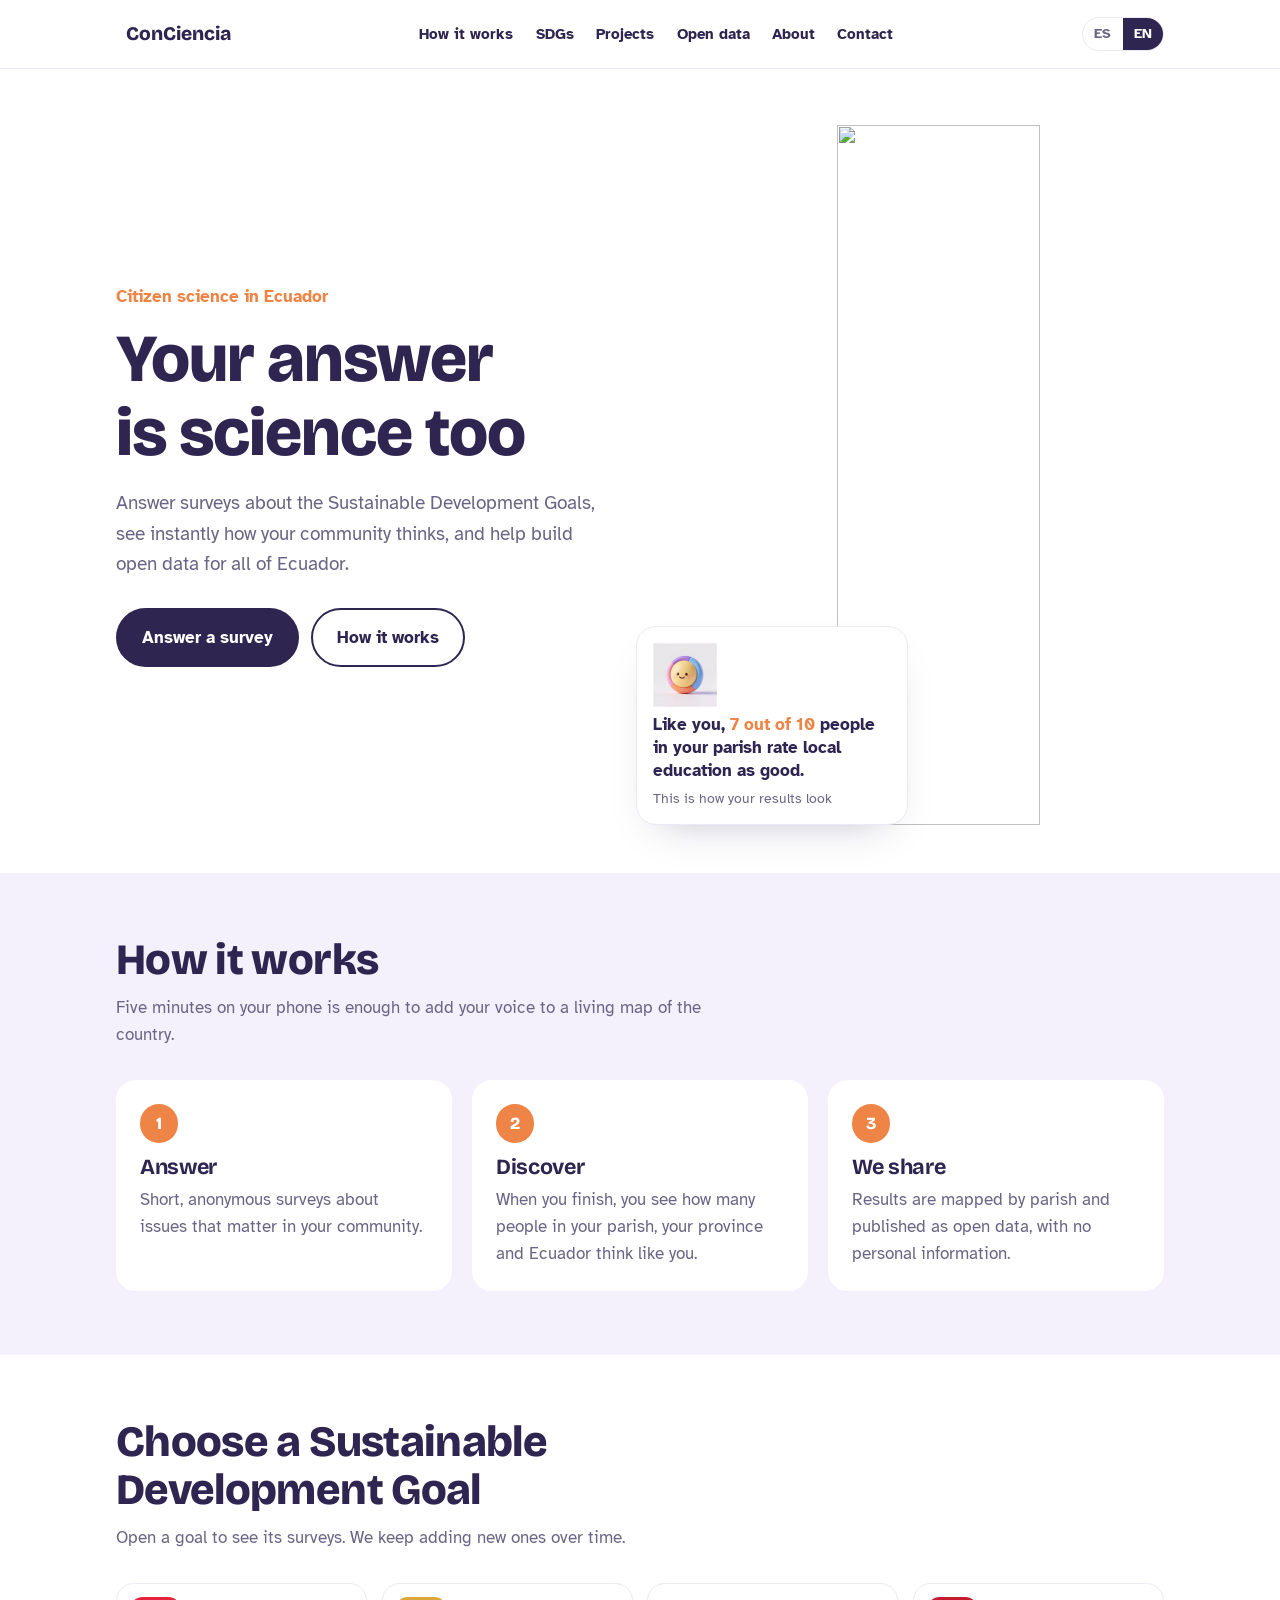
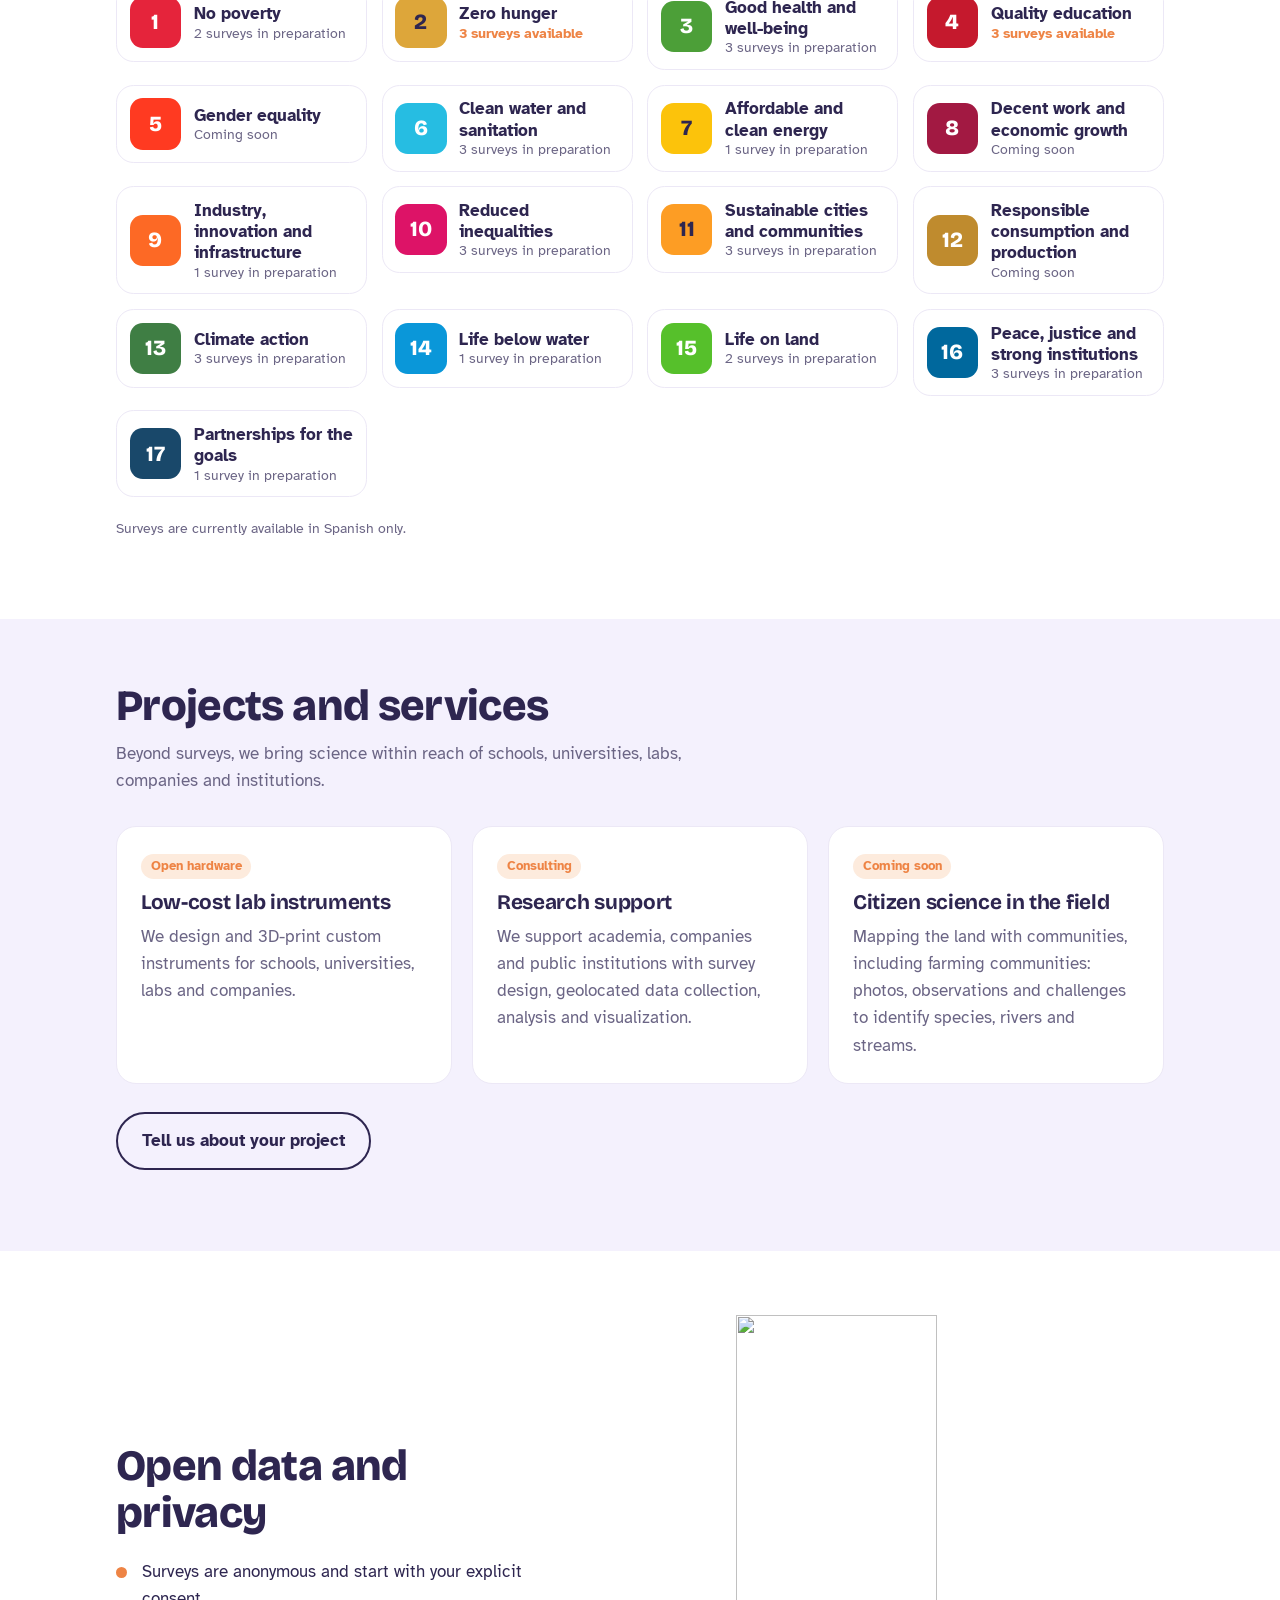
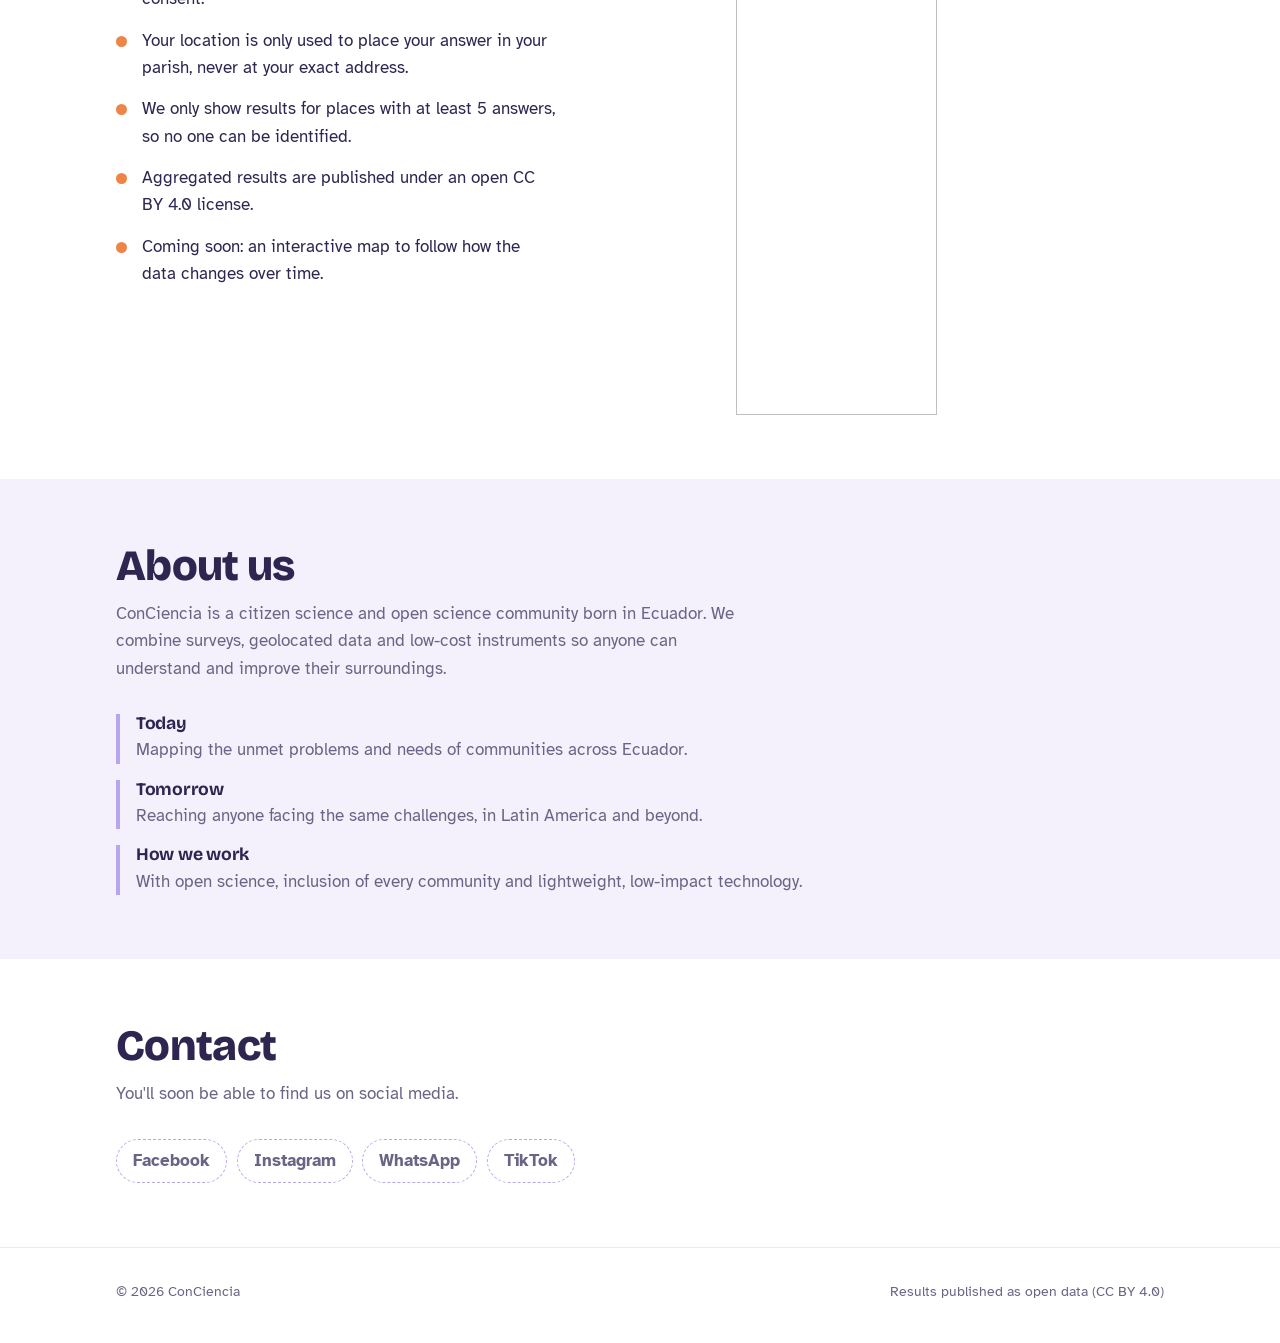
==== commit 79bf4a53: "Add files via upload" ====
--- a/index.html
+++ b/index.html
@@ -1,270 +1,320 @@
 <!DOCTYPE html>
-<html lang="es">
+<html lang="es" data-lang="es">
 <head>
 <meta charset="utf-8">
 <meta name="viewport" content="width=device-width, initial-scale=1, viewport-fit=cover">
-<title>ConCiencia</title>
-<meta name="description" content="ConCiencia: ciencia ciudadana en Ecuador. Responde encuestas y descubre cómo piensa tu comunidad.">
+<title>ConCiencia: ciencia ciudadana en Ecuador</title>
+<meta name="description" content="Responde encuestas sobre los Objetivos de Desarrollo Sostenible, descubre cómo piensa tu comunidad y ayuda a construir datos abiertos para Ecuador.">
+<link rel="icon" href="img/favicon.png">
+<script>
+  // Compatibilidad: los enlaces antiguos (?e=...&t=...) llevan a la aplicación de encuestas
+  if (/[?&]e=/.test(location.search)) location.replace("encuestas/" + location.search);
+</script>
 <link rel="preconnect" href="https://fonts.googleapis.com">
 <link rel="preconnect" href="https://fonts.gstatic.com" crossorigin>
 <link href="https://fonts.googleapis.com/css2?family=Atkinson+Hyperlegible:wght@400;700&family=Bricolage+Grotesque:opsz,wght@12..96,700;12..96,800&display=swap" rel="stylesheet">
 <style>
 :root{--bg:#FFFFFF;--ink:#2E2650;--muted:#6B6585;--line:#ECE8F6;--lav:#B7A6EE;--lav-soft:#F4F1FD;--tang:#EE8445;--tang-soft:#FDEBDD;--focus:#5B45C9;
-  color-scheme:light;box-sizing:border-box;padding-top:env(safe-area-inset-top,0px);padding-bottom:env(safe-area-inset-bottom,0px)}
+  color-scheme:light;box-sizing:border-box;padding-bottom:env(safe-area-inset-bottom,0px)}
 *,*::before,*::after{box-sizing:inherit}
-html,body{height:100%}
-body{margin:0;background:var(--bg);color:var(--ink);font-family:"Atkinson Hyperlegible",system-ui,-apple-system,"Segoe UI",Roboto,sans-serif;
-  font-size:1.0625rem;line-height:1.5;display:flex;flex-direction:column}
+html{scroll-behavior:smooth;scroll-padding-top:5rem}
+body{margin:0;background:var(--bg);color:var(--ink);font-family:"Atkinson Hyperlegible",system-ui,-apple-system,"Segoe UI",Roboto,sans-serif;font-size:1.0625rem;line-height:1.6}
 img{max-width:100%;display:block}
-button,a{font:inherit;color:inherit}
+a{color:inherit}
 :focus-visible{outline:3px solid var(--focus);outline-offset:3px;border-radius:8px}
-.display{font-family:"Bricolage Grotesque","Atkinson Hyperlegible",system-ui,sans-serif}
-.bar-top{display:flex;justify-content:space-between;align-items:center;gap:1rem;padding:.9rem 1.25rem .4rem;max-width:40rem;width:100%;margin:0 auto}
-.brand{font-family:"Bricolage Grotesque",system-ui,sans-serif;font-weight:800;font-size:1.1rem;text-decoration:none}
-.sub-title{font-size:.78rem;color:var(--muted);text-align:right}
-.progress{height:4px;background:var(--line);max-width:40rem;width:calc(100% - 2.5rem);margin:0 auto;border-radius:999px;overflow:hidden}
-.progress span{display:block;height:100%;background:var(--tang);width:0;transition:width .3s ease}
-main{flex:1;overflow-y:auto;display:flex}
-.slide{margin:auto;width:100%;max-width:34rem;padding:1.5rem 1.25rem 2rem;text-align:center}
-.thanks h1{font-size:clamp(1.9rem,7vw,2.6rem);line-height:1.1;margin:0 0 .75rem;font-weight:800;letter-spacing:-.015em}
-.thanks p,.lead{margin:0;font-size:1.15rem;color:var(--muted)}
-.arrow{width:4.5rem;height:4.5rem;margin:1.25rem auto .5rem;color:var(--tang)}
-.btn{display:inline-block;font-weight:700;cursor:pointer;border-radius:999px;padding:.85rem 1.6rem;border:2px solid var(--ink);background:var(--ink);color:var(--bg);font-size:1.1rem;text-decoration:none}
+h1,h2,h3,.display{font-family:"Bricolage Grotesque","Atkinson Hyperlegible",system-ui,sans-serif;letter-spacing:-.015em;line-height:1.1}
+html[data-lang="es"] [lang="en"],html[data-lang="en"] [lang="es"]{display:none !important}
+.wrap{max-width:68rem;margin:0 auto;padding:0 1.25rem}
+.skip{position:absolute;left:-999px;top:0;background:var(--ink);color:#fff;padding:.5rem 1rem;z-index:20}
+.skip:focus{left:1rem}
+
+/* Cabecera */
+header{position:sticky;top:0;z-index:10;background:var(--bg);border-bottom:1px solid var(--line);padding-top:env(safe-area-inset-top,0px)}
+body::before{content:"";position:fixed;inset:0 0 auto;height:env(safe-area-inset-top,0px);z-index:11;background:var(--bg)}
+.head{display:flex;align-items:center;justify-content:space-between;gap:1rem;height:4.25rem}
+.logo{display:flex;align-items:center;gap:.6rem;text-decoration:none}
+.logo img{height:1.9rem;width:auto}
+.logo span{font-family:"Bricolage Grotesque",system-ui,sans-serif;font-weight:800;font-size:1.2rem}
+nav ul{list-style:none;margin:0;padding:0;display:flex;gap:1.4rem}
+nav a{text-decoration:none;font-weight:700;font-size:.95rem}
+nav a:hover{color:var(--tang)}
+.tools{display:flex;align-items:center;gap:.6rem}
+.lang{display:flex;border:1.5px solid var(--line);border-radius:999px;overflow:hidden}
+.lang button{border:0;background:none;font:inherit;font-size:.85rem;font-weight:700;padding:.35rem .7rem;cursor:pointer;color:var(--muted)}
+.lang button[aria-pressed="true"]{background:var(--ink);color:#fff}
+.menu-btn{display:none;border:1.5px solid var(--line);background:none;border-radius:999px;padding:.4rem .8rem;font:inherit;font-weight:700;cursor:pointer}
+@media (max-width:860px){
+  .menu-btn{display:inline-block}
+  nav{position:absolute;left:0;right:0;top:100%;background:var(--bg);border-bottom:1px solid var(--line);display:none}
+  nav.open{display:block}
+  nav ul{flex-direction:column;gap:0;padding:.5rem 1.25rem 1rem}
+  nav li a{display:block;padding:.65rem 0}
+}
+
+/* Héroe */
+.hero{padding:3.5rem 0 3rem}
+.hero-grid{display:grid;grid-template-columns:1.1fr .9fr;gap:2rem;align-items:center}
+@media (max-width:860px){.hero-grid{grid-template-columns:1fr}}
+.kicker{font-weight:700;color:var(--tang);margin:0 0 .75rem}
+.hero h1{font-size:clamp(2.4rem,6.5vw,4.2rem);font-weight:800;margin:0 0 1.1rem;text-wrap:balance}
+.hero p.lead{font-size:1.2rem;color:var(--muted);max-width:34rem;margin:0 0 1.75rem}
+.ctas{display:flex;flex-wrap:wrap;gap:.75rem}
+.btn{display:inline-block;font-weight:700;border-radius:999px;padding:.85rem 1.5rem;border:2px solid var(--ink);background:var(--ink);color:#fff;text-decoration:none}
 .btn.ghost{background:transparent;color:var(--ink)}
-.big-icon{width:min(13rem,55vw);height:min(13rem,55vw);object-fit:contain;margin:0 auto 1.25rem}
-.q-text{font-size:.95rem;color:var(--muted);margin:0 auto .6rem;max-width:28rem}
-.msg{font-size:clamp(1.3rem,5vw,1.6rem);line-height:1.3;font-weight:700;margin:0 auto;max-width:28rem;text-wrap:balance}
-.msg strong{color:var(--tang);font-weight:800;white-space:nowrap}
-.people{display:flex;justify-content:center;gap:.35rem;margin:1.5rem 0 .4rem}
-.person{width:1.9rem;height:2.6rem}
-.person .fig{fill:var(--lav-soft);stroke:var(--lav);stroke-width:2.2}
-.person.like .fig{fill:var(--tang);stroke:var(--tang)}
-.scope{margin:1.75rem auto 0}
-.scope-label{font-size:.9rem;color:var(--muted);margin:0 0 .45rem}
-.seg{display:flex;flex-wrap:wrap;justify-content:center;gap:.4rem}
-.seg button{font-size:.92rem;cursor:pointer;border:1.5px solid var(--line);background:var(--bg);padding:.42rem .8rem;border-radius:999px}
-.seg button[aria-pressed="true"]{background:var(--ink);color:var(--bg);border-color:var(--ink)}
-.seg button[aria-disabled="true"]{opacity:.45;cursor:not-allowed}
-.n{font-size:.85rem;color:var(--muted);margin:.5rem 0 0}
-.many-icons{display:flex;justify-content:center;flex-wrap:wrap;gap:.75rem;margin:0 auto 1.25rem}
-.many-icons img{width:min(7.5rem,28vw);height:min(7.5rem,28vw);object-fit:contain}
-.others-btn{margin:1.75rem auto 0}
-.others{list-style:none;margin:1.25rem auto 0;padding:0;display:grid;gap:.6rem;text-align:left;max-width:28rem}
-.o-row{display:grid;grid-template-columns:2.4rem 1fr 3rem;gap:.7rem;align-items:center}
-.o-row img{width:2.4rem;height:2.4rem;object-fit:contain}
-.o-label{font-size:.95rem;line-height:1.3}
-.o-row.mine .o-label{font-weight:700}
-.tu{font-size:.75rem;font-weight:700;color:var(--tang);margin-left:.35rem}
-.track{height:.5rem;border-radius:999px;background:var(--lav-soft);overflow:hidden;margin-top:.3rem}
-.fill{height:100%;border-radius:inherit;background:var(--lav)}
-.o-row.mine .fill{background:var(--tang)}
-.pct{text-align:right;font-weight:700;font-variant-numeric:tabular-nums}
-.note{font-size:.82rem;color:var(--muted);margin:.4rem 0 0}
-.idea blockquote{margin:0 auto;font-size:1.2rem;font-style:italic;max-width:26rem}
-.idea .sub{color:var(--muted);margin:.9rem auto 0;max-width:26rem}
-.privacy{font-size:.8rem;color:var(--muted);margin:2rem auto 0;max-width:26rem}
-.list{list-style:none;padding:0;margin:1.5rem auto 0;display:grid;gap:.75rem;text-align:left;max-width:28rem}
-.list a{display:block;padding:1rem 1.1rem;border:1.5px solid var(--line);border-radius:1rem;text-decoration:none}
-.list a:hover{border-color:var(--lav)}
-.list small{display:block;color:var(--muted)}
-.spinner{width:2.5rem;height:2.5rem;border:4px solid var(--lav-soft);border-top-color:var(--tang);border-radius:50%;margin:1.5rem auto;animation:spin 1s linear infinite}
-@keyframes spin{to{transform:rotate(360deg)}}
-.nav{display:flex;justify-content:space-between;align-items:center;padding:.75rem 1.25rem 1rem;max-width:40rem;width:100%;margin:0 auto}
-.nav button{cursor:pointer;border:none;background:none;font-weight:700;display:inline-flex;align-items:center;gap:.45rem;padding:.6rem .4rem;font-size:1rem}
-.nav .next{background:var(--ink);color:var(--bg);border-radius:999px;padding:.7rem 1.2rem}
-.nav .prev{color:var(--muted)}
-.nav[hidden],.nav button[hidden]{display:none}
-.nav svg{width:1.25rem;height:1.25rem}
-.count{font-size:.85rem;color:var(--muted)}
-.enter{animation:enter .35s ease both}
-@keyframes enter{from{opacity:0;transform:translateX(18px)}to{opacity:1;transform:none}}
-@media (prefers-reduced-motion: reduce){.enter{animation:none}.progress span{transition:none}.spinner{animation-duration:3s}}
+.hero-art{position:relative;min-height:20rem}
+.hero-art .astro{width:62%;margin-left:auto}
+.hero-art .card{position:absolute;left:0;bottom:0;width:min(17rem,70%);background:var(--bg);border:1.5px solid var(--line);border-radius:1.25rem;padding:1rem;box-shadow:0 18px 40px -24px rgba(46,38,80,.35)}
+.card img{width:4rem;height:4rem;object-fit:contain;margin-bottom:.4rem}
+.card p{margin:0;font-weight:700;line-height:1.35}
+.card strong{color:var(--tang)}
+.card small{display:block;color:var(--muted);font-weight:400;margin-top:.4rem}
+
+/* Secciones */
+section{padding:4rem 0}
+section.alt{background:var(--lav-soft)}
+.sec-head{max-width:40rem;margin-bottom:2rem}
+.sec-head h2{font-size:clamp(1.9rem,4.5vw,2.7rem);font-weight:800;margin:0 0 .6rem}
+.sec-head p{color:var(--muted);margin:0}
+.steps{display:grid;grid-template-columns:repeat(3,1fr);gap:1.25rem;counter-reset:s}
+@media (max-width:760px){.steps{grid-template-columns:1fr}}
+.step{background:var(--bg);border-radius:1.25rem;padding:1.5rem}
+.step::before{counter-increment:s;content:counter(s);display:inline-grid;place-items:center;width:2.4rem;height:2.4rem;border-radius:50%;background:var(--tang);color:#fff;font-weight:800;font-family:"Bricolage Grotesque",system-ui,sans-serif;margin-bottom:.8rem}
+.step h3{font-size:1.35rem;margin:0 0 .4rem}
+.step p{margin:0;color:var(--muted)}
+
+/* ODS */
+.ods-grid{display:grid;grid-template-columns:repeat(auto-fill,minmax(15rem,1fr));gap:.9rem;align-items:start}
+.ods{border:1.5px solid var(--line);border-radius:1.1rem;background:var(--bg);overflow:hidden}
+.ods summary{list-style:none;display:grid;grid-template-columns:3.2rem 1fr;gap:.8rem;align-items:center;padding:.8rem;cursor:pointer}
+.ods summary::-webkit-details-marker{display:none}
+.num{width:3.2rem;height:3.2rem;border-radius:.8rem;display:grid;place-items:center;font-family:"Bricolage Grotesque",system-ui,sans-serif;font-weight:800;font-size:1.35rem;color:#fff}
+.num.dark{color:var(--ink)}
+.ods .name{font-weight:700;line-height:1.25}
+.ods .count{display:block;font-size:.85rem;color:var(--muted);font-weight:400}
+.ods .count.on{color:var(--tang);font-weight:700}
+.ods ul{list-style:none;margin:0;padding:0 .8rem .8rem;display:grid;gap:.5rem}
+.ods li{display:flex;justify-content:space-between;align-items:center;gap:.6rem;border-top:1px solid var(--line);padding-top:.5rem;font-size:.95rem;line-height:1.3}
+.ods li a{flex:none;font-weight:700;font-size:.85rem;background:var(--ink);color:#fff;text-decoration:none;border-radius:999px;padding:.35rem .8rem}
+.ods li em{flex:none;font-style:normal;font-size:.8rem;color:var(--muted)}
+.note{font-size:.9rem;color:var(--muted);margin-top:1.25rem}
+
+/* Proyectos */
+.cards{display:grid;grid-template-columns:repeat(3,1fr);gap:1.25rem}
+@media (max-width:860px){.cards{grid-template-columns:1fr}}
+.pcard{border:1.5px solid var(--line);border-radius:1.25rem;padding:1.5rem;background:var(--bg)}
+.pcard h3{font-size:1.3rem;margin:0 0 .5rem}
+.pcard p{margin:0;color:var(--muted)}
+.pcard .tag{display:inline-block;font-size:.8rem;font-weight:700;color:var(--tang);background:var(--tang-soft);border-radius:999px;padding:.15rem .6rem;margin-bottom:.8rem}
+
+/* Datos y nosotros */
+.two{display:grid;grid-template-columns:1fr 1fr;gap:2.5rem;align-items:center}
+@media (max-width:860px){.two{grid-template-columns:1fr}}
+.facts{list-style:none;padding:0;margin:0;display:grid;gap:.9rem}
+.facts li{padding-left:1.6rem;position:relative}
+.facts li::before{content:"";position:absolute;left:0;top:.55rem;width:.7rem;height:.7rem;border-radius:50%;background:var(--tang)}
+.alien{width:min(18rem,70%);margin:0 auto}
+.mission{display:grid;gap:1rem;margin-top:1.25rem}
+.mission div{border-left:4px solid var(--lav);padding-left:1rem}
+.mission h3{font-size:1.1rem;margin:0 0 .2rem}
+.mission p{margin:0;color:var(--muted)}
+
+/* Contacto y pie */
+.social{display:flex;flex-wrap:wrap;gap:.6rem;margin-top:1.25rem}
+.social span{border:1.5px dashed var(--lav);border-radius:999px;padding:.45rem 1rem;font-weight:700;color:var(--muted)}
+footer{border-top:1px solid var(--line);padding:2rem 0 2.5rem;color:var(--muted);font-size:.9rem}
+footer .wrap{display:flex;flex-wrap:wrap;justify-content:space-between;gap:1rem}
+@media (max-width:480px){.logo span{display:none}}
+@media (prefers-reduced-motion: reduce){html{scroll-behavior:auto}}
 </style>
 </head>
 <body>
-<header class="bar-top">
-  <a class="brand" href="./">ConCiencia</a>
-  <span class="sub-title" id="subtitulo"></span>
+<a class="skip" href="#contenido"><span lang="es">Ir al contenido</span><span lang="en">Skip to content</span></a>
+<header>
+  <div class="wrap head">
+    <a class="logo" href="#inicio"><img src="img/logo.png" alt=""><span>ConCiencia</span></a>
+    <nav id="menu" aria-label="Principal">
+      <ul>
+        <li><a href="#como"><span lang="es">Cómo funciona</span><span lang="en">How it works</span></a></li>
+        <li><a href="#ods"><span lang="es">ODS</span><span lang="en">SDGs</span></a></li>
+        <li><a href="#proyectos"><span lang="es">Proyectos</span><span lang="en">Projects</span></a></li>
+        <li><a href="#datos"><span lang="es">Datos abiertos</span><span lang="en">Open data</span></a></li>
+        <li><a href="#nosotros"><span lang="es">Nosotros</span><span lang="en">About</span></a></li>
+        <li><a href="#contacto"><span lang="es">Contacto</span><span lang="en">Contact</span></a></li>
+      </ul>
+    </nav>
+    <div class="tools">
+      <div class="lang" role="group" aria-label="Idioma / Language">
+        <button type="button" data-l="es" aria-pressed="true">ES</button>
+        <button type="button" data-l="en" aria-pressed="false">EN</button>
+      </div>
+      <button class="menu-btn" type="button" aria-expanded="false" aria-controls="menu"><span lang="es">Menú</span><span lang="en">Menu</span></button>
+    </div>
+  </div>
 </header>
-<div class="progress" aria-hidden="true"><span id="prog"></span></div>
-<main id="main" aria-live="polite"></main>
-<nav class="nav" id="nav" aria-label="Navegación de resultados" hidden>
-  <button class="prev" id="prev" type="button"><svg viewBox="0 0 24 24" fill="none" stroke="currentColor" stroke-width="2.5" stroke-linecap="round" stroke-linejoin="round" aria-hidden="true"><path d="M15 5l-7 7 7 7"/></svg>Atrás</button>
-  <span class="count" id="count"></span>
-  <button class="next" id="next" type="button">Siguiente<svg viewBox="0 0 24 24" fill="none" stroke="currentColor" stroke-width="2.5" stroke-linecap="round" stroke-linejoin="round" aria-hidden="true"><path d="M5 12h14M13 5l7 7-7 7"/></svg></button>
-</nav>
+
+<main id="contenido">
+<section class="hero" id="inicio">
+  <div class="wrap hero-grid">
+    <div>
+      <p class="kicker"><span lang="es">Ciencia ciudadana en Ecuador</span><span lang="en">Citizen science in Ecuador</span></p>
+      <h1><span lang="es">Tu respuesta también es ciencia</span><span lang="en">Your answer is science too</span></h1>
+      <p class="lead"><span lang="es">Responde encuestas sobre los Objetivos de Desarrollo Sostenible, descubre al instante cómo piensa tu comunidad y ayuda a construir datos abiertos para todo el Ecuador.</span><span lang="en">Answer surveys about the Sustainable Development Goals, see instantly how your community thinks, and help build open data for all of Ecuador.</span></p>
+      <div class="ctas">
+        <a class="btn" href="#ods"><span lang="es">Responder una encuesta</span><span lang="en">Answer a survey</span></a>
+        <a class="btn ghost" href="#como"><span lang="es">Cómo funciona</span><span lang="en">How it works</span></a>
+      </div>
+    </div>
+    <div class="hero-art">
+      <img class="astro" src="img/astronauta.webp" alt="" width="528" height="700">
+      <div class="card">
+        <img src="iconos/E3_buena.png" alt="">
+        <p><span lang="es">Como tú, <strong>7 de cada 10</strong> personas de tu parroquia considera buena la calidad de la educación.</span><span lang="en">Like you, <strong>7 out of 10</strong> people in your parish rate local education as good.</span>
+          <small><span lang="es">Así se ven tus resultados</span><span lang="en">This is how your results look</span></small></p>
+      </div>
+    </div>
+  </div>
+</section>
+
+<section class="alt" id="como">
+  <div class="wrap">
+    <div class="sec-head">
+      <h2><span lang="es">Cómo funciona</span><span lang="en">How it works</span></h2>
+      <p><span lang="es">Cinco minutos desde tu celular bastan para sumar tu voz a un mapa vivo del país.</span><span lang="en">Five minutes on your phone is enough to add your voice to a living map of the country.</span></p>
+    </div>
+    <div class="steps">
+      <div class="step"><h3><span lang="es">Responde</span><span lang="en">Answer</span></h3>
+        <p><span lang="es">Encuestas cortas y anónimas sobre temas que importan en tu comunidad.</span><span lang="en">Short, anonymous surveys about issues that matter in your community.</span></p></div>
+      <div class="step"><h3><span lang="es">Descubre</span><span lang="en">Discover</span></h3>
+        <p><span lang="es">Al terminar ves cuántas personas de tu parroquia, tu provincia y Ecuador piensan como tú.</span><span lang="en">When you finish, you see how many people in your parish, your province and Ecuador think like you.</span></p></div>
+      <div class="step"><h3><span lang="es">Compartimos</span><span lang="en">We share</span></h3>
+        <p><span lang="es">Los resultados se ubican en el mapa por parroquia y se publican como datos abiertos, sin datos personales.</span><span lang="en">Results are mapped by parish and published as open data, with no personal information.</span></p></div>
+    </div>
+  </div>
+</section>
+
+<section id="ods">
+  <div class="wrap">
+    <div class="sec-head">
+      <h2><span lang="es">Elige un Objetivo de Desarrollo Sostenible</span><span lang="en">Choose a Sustainable Development Goal</span></h2>
+      <p><span lang="es">Abre un objetivo para ver sus encuestas. Iremos sumando nuevas encuestas con el tiempo.</span><span lang="en">Open a goal to see its surveys. We keep adding new ones over time.</span></p>
+    </div>
+    <div class="ods-grid" id="ods-grid"></div>
+    <p class="note"><span lang="es">Las encuestas están en español.</span><span lang="en">Surveys are currently available in Spanish only.</span></p>
+  </div>
+</section>
+
+<section class="alt" id="proyectos">
+  <div class="wrap">
+    <div class="sec-head">
+      <h2><span lang="es">Proyectos y servicios</span><span lang="en">Projects and services</span></h2>
+      <p><span lang="es">Además de las encuestas, ponemos la ciencia al alcance de colegios, universidades, laboratorios, empresas e instituciones.</span><span lang="en">Beyond surveys, we bring science within reach of schools, universities, labs, companies and institutions.</span></p>
+    </div>
+    <div class="cards">
+      <div class="pcard"><span class="tag"><span lang="es">Hardware abierto</span><span lang="en">Open hardware</span></span>
+        <h3><span lang="es">Instrumentos de laboratorio de bajo costo</span><span lang="en">Low-cost lab instruments</span></h3>
+        <p><span lang="es">Diseñamos y fabricamos con impresión 3D instrumentos a medida para colegios, universidades, laboratorios y empresas.</span><span lang="en">We design and 3D-print custom instruments for schools, universities, labs and companies.</span></p></div>
+      <div class="pcard"><span class="tag"><span lang="es">Consultoría</span><span lang="en">Consulting</span></span>
+        <h3><span lang="es">Apoyo a la investigación</span><span lang="en">Research support</span></h3>
+        <p><span lang="es">Acompañamos a la academia, empresas e instituciones públicas: diseño de encuestas, levantamiento de datos geolocalizados, análisis y visualización.</span><span lang="en">We support academia, companies and public institutions with survey design, geolocated data collection, analysis and visualization.</span></p></div>
+      <div class="pcard"><span class="tag"><span lang="es">Próximamente</span><span lang="en">Coming soon</span></span>
+        <h3><span lang="es">Ciencia ciudadana en territorio</span><span lang="en">Citizen science in the field</span></h3>
+        <p><span lang="es">Mapear con las comunidades, incluidas las campesinas, su territorio: fotos, observaciones y retos para identificar especies, ríos y riachuelos.</span><span lang="en">Mapping the land with communities, including farming communities: photos, observations and challenges to identify species, rivers and streams.</span></p></div>
+    </div>
+    <p style="margin-top:1.75rem"><a class="btn ghost" href="#contacto"><span lang="es">Cuéntanos tu proyecto</span><span lang="en">Tell us about your project</span></a></p>
+  </div>
+</section>
+
+<section id="datos">
+  <div class="wrap two">
+    <div>
+      <div class="sec-head" style="margin-bottom:1.25rem">
+        <h2><span lang="es">Datos abiertos y privacidad</span><span lang="en">Open data and privacy</span></h2>
+      </div>
+      <ul class="facts">
+        <li><span lang="es">Las encuestas son anónimas y empiezan con tu consentimiento explícito.</span><span lang="en">Surveys are anonymous and start with your explicit consent.</span></li>
+        <li><span lang="es">Tu ubicación solo sirve para situar tu respuesta en tu parroquia, nunca en tu dirección exacta.</span><span lang="en">Your location is only used to place your answer in your parish, never at your exact address.</span></li>
+        <li><span lang="es">Solo mostramos resultados de lugares con al menos 5 respuestas, para que nadie pueda ser identificado.</span><span lang="en">We only show results for places with at least 5 answers, so no one can be identified.</span></li>
+        <li><span lang="es">Los resultados agregados se publican con licencia abierta CC BY 4.0.</span><span lang="en">Aggregated results are published under an open CC BY 4.0 license.</span></li>
+        <li><span lang="es">Próximamente: un mapa interactivo para seguir la evolución de los datos en el tiempo.</span><span lang="en">Coming soon: an interactive map to follow how the data changes over time.</span></li>
+      </ul>
+    </div>
+    <img class="alien" src="img/alien.webp" alt="" width="569" height="700" loading="lazy">
+  </div>
+</section>
+
+<section class="alt" id="nosotros">
+  <div class="wrap">
+    <div class="sec-head">
+      <h2><span lang="es">Quiénes somos</span><span lang="en">About us</span></h2>
+      <p><span lang="es">ConCiencia es una comunidad de ciencia ciudadana y ciencia abierta nacida en Ecuador. Unimos encuestas, datos geolocalizados e instrumentos de bajo costo para que cualquier persona pueda entender y mejorar su entorno.</span><span lang="en">ConCiencia is a citizen science and open science community born in Ecuador. We combine surveys, geolocated data and low-cost instruments so anyone can understand and improve their surroundings.</span></p>
+    </div>
+    <div class="mission">
+      <div><h3><span lang="es">Hoy</span><span lang="en">Today</span></h3>
+        <p><span lang="es">Mapear los problemas y las necesidades no satisfechas de las comunidades del Ecuador.</span><span lang="en">Mapping the unmet problems and needs of communities across Ecuador.</span></p></div>
+      <div><h3><span lang="es">Mañana</span><span lang="en">Tomorrow</span></h3>
+        <p><span lang="es">Llegar a cualquier persona que enfrente los mismos desafíos, en Latinoamérica y el mundo.</span><span lang="en">Reaching anyone facing the same challenges, in Latin America and beyond.</span></p></div>
+      <div><h3><span lang="es">Cómo lo hacemos</span><span lang="en">How we work</span></h3>
+        <p><span lang="es">Con ciencia abierta, inclusión de todas las comunidades y tecnología ligera, de bajo impacto ambiental.</span><span lang="en">With open science, inclusion of every community and lightweight, low-impact technology.</span></p></div>
+    </div>
+  </div>
+</section>
+
+<section id="contacto">
+  <div class="wrap">
+    <div class="sec-head">
+      <h2><span lang="es">Contacto</span><span lang="en">Contact</span></h2>
+      <p><span lang="es">Muy pronto podrás encontrarnos en nuestras redes sociales.</span><span lang="en">You'll soon be able to find us on social media.</span></p>
+    </div>
+    <div class="social" aria-label="Redes sociales (próximamente)"><span>Facebook</span><span>Instagram</span><span>WhatsApp</span><span>TikTok</span></div>
+  </div>
+</section>
+</main>
+
+<footer>
+  <div class="wrap">
+    <span>© 2026 ConCiencia</span>
+    <span><span lang="es">Resultados publicados como datos abiertos (CC BY 4.0)</span><span lang="en">Results published as open data (CC BY 4.0)</span></span>
+  </div>
+</footer>
 
 <script>
-const ENCUESTAS = {"CE": {"titulo": "Calidad de la Educación", "ods": "ODS 4", "uid": "aMDnD9qRBA8HXttn3Z8Mq6", "enketo": "oDRCQe5k", "preguntas": [{"id": "q5", "tipo": "una", "texto": "¿Cómo evaluarías la calidad de la educación en tu comunidad?", "opciones": [["muy_buena", "Muy buena", "E4_muy_buena", "muy buena"], ["buena", "Buena", "E3_buena", "buena"], ["mala", "Mala", "E2_mala", "mala"], ["muy_mala", "Muy mala", "E1_muy_mala", "muy mala"]], "tpl": "considera {o} la calidad de la educación en su comunidad"}, {"id": "q6", "tipo": "una", "texto": "¿Cuál es tu opinión sobre el sistema de evaluación y calificación en las instituciones educativas?", "opciones": [["muy_buena", "Muy buena", "E4_muy_buena", "muy bueno"], ["buena", "Buena", "E3_buena", "bueno"], ["mala", "Mala", "E2_mala", "malo"], ["muy_mala", "Muy mala", "E1_muy_mala", "muy malo"]], "tpl": "considera {o} el sistema de evaluación y calificación"}, {"id": "q7", "tipo": "varias", "texto": "¿Qué aspectos crees que son más importantes para mejorar la calidad de la educación?", "opciones": [["formacion_continua_y_actualizaci", "Formación continua y actualización de los docentes", "CE06_docente", "la formación continua de los docentes"], ["acceso_equitativo_a_recursos_edu", "Acceso equitativo a recursos educativos y tecnológicos", "CE07_equidad_recursos", "el acceso equitativo a recursos educativos"], ["desarrollo_de_programas_educativ", "Desarrollo de programas educativos inclusivos y adaptados a las necesidades individuales de los estudiantes", "CE08_educacion_inclusiva", "los programas inclusivos y adaptados"], ["participacion_activa_de_la_comun", "Participación activa de la comunidad educativa en la toma de decisiones y en el apoyo al proceso educativo", "CE09_comunidad_educativa", "la participación de la comunidad educativa"], ["otros", "Otros", "R_otros", "otras ideas"]], "tpl": "prioriza {o} para mejorar la educación"}, {"id": "q8", "tipo": "una", "texto": "¿Crees que los docentes reciben suficiente capacitación para impartir una educación de calidad?", "opciones": [["si", "Sí", "R_si", "sí"], ["no", "No", "R_no", "no"]], "tpl": "cree que los docentes {o} reciben suficiente capacitación"}, {"id": "q9", "tipo": "varias", "texto": "¿Qué papel crees que deberían desempeñar las tecnologías de la información y la comunicación (TIC) en la mejora de la calidad de la educación?", "opciones": [["facilitar_el_acceso_a_recursos_e", "Facilitar el acceso a recursos educativos en línea", "CE10_educacion_en_linea", "dar acceso a recursos educativos en línea"], ["promover_metodos_de_ensenanza_in", "Promover métodos de enseñanza interactivos y personalizados", "CE11_metodos_interactivos", "hacer la enseñanza más interactiva"], ["garantizar_igualdad_de_oportunid", "Garantizar igualdad de oportunidades para todos los grupos demográficos", "CE14_igualdad_oportunidades", "dar igualdad de oportunidades"], ["fomentar_la_colaboracion_entre_e", "Fomentar la colaboración entre estudiantes y el desarrollo de habilidades digitales", "CE12_colaboracion", "fomentar la colaboración y las habilidades digitales"], ["permitir_la_comunicacion_y_colab", "Permitir la comunicación y colaboración entre estudiantes y docentes", "CE13_comunicacion_docente", "mejorar la comunicación con los docentes"], ["otros", "Otros", "R_otros", "otros usos"]], "tpl": "quiere que la tecnología sirva para {o}"}, {"id": "q10", "tipo": "varias", "texto": "¿Qué medidas crees que podrían tomarse para reducir la brecha en la calidad educativa entre zonas urbanas y rurales?", "opciones": [["aumentar_la_inversion_en_infraes", "Aumentar la inversión en infraestructura escolar", "CE16_infraestructura", "invertir en infraestructura escolar"], ["implementar_mecanismos_de_capaci", "Implementar mecanismos de capacitación y retención de docentes", "CE17_retencion_docente", "capacitar y retener a los docentes"], ["implementar_programas_que_propor", "Implementar programas que proporcionen dispositivos y conexión a internet en comunidades rurales", "CE15_internet_rural", "llevar dispositivos e internet al campo"], ["programas_de_tutoria_y_mentoria", "Programas de tutoría y mentoría", "CE21_tutoria", "ofrecer tutoría y mentoría"], ["desarrollar_curriculos_adaptados", "Desarrollar currículos adaptados a la realidad local", "CE19_curriculo_local", "adaptar los currículos a la realidad local"], ["promover_la_colaboracion_entre_e", "Promover la colaboración entre escuelas urbanas y rurales", "CE18_urbano_rural", "unir escuelas urbanas y rurales"], ["apoyar_a_la_educacion_preescolar", "Apoyar a la educación preescolar en áreas rurales", "CE30_preescolar_rural", "ampliar la educación preescolar rural"], ["ofrecer_beneficios_economicos_a", "Ofrecer beneficios económicos a familias que envían a sus hijos a la escuela", "CE20_apoyo_familias", "apoyar económicamente a las familias"], ["otros", "Otros", "R_otros", "otras medidas"]], "tpl": "propone {o}"}, {"id": "q11", "tipo": "una", "texto": "¿Crees que la educación debería incluir habilidades socioemocionales además de los conocimientos académicos?", "opciones": [["si", "Sí", "R_si", "sí"], ["no", "No", "R_no", "no"], ["tal_vez", "Tal vez", "R_talvez", "tal vez"]], "tpl": "responde «{o}» a enseñar habilidades socioemocionales"}, {"id": "q12", "tipo": "varias", "texto": "¿Qué habilidades socioemocionales se debería incluir?", "opciones": [["desarrollo_de_la_empatia", "Desarrollo de la empatía", "CE23_empatia", "la empatía"], ["comunicacion_efectiva", "Comunicación efectiva", "CE24_comunicacion", "la comunicación efectiva"], ["resolucion_de_conflictos", "Resolución de conflictos", "CE26_resolucion_conflictos", "la resolución de conflictos"], ["autoconocimiento", "Autoconocimiento", "CE25_autoconocimiento", "el autoconocimiento"], ["manejo_del_estres", "Manejo del estrés", "CE27_manejo_estres", "el manejo del estrés"], ["colaboracion", "Colaboración", "CE12_colaboracion", "la colaboración"], ["otros", "Otros", "R_otros", "otras habilidades"]], "tpl": "quiere aprender {o} en la escuela"}, {"id": "q13", "tipo": "abierta", "texto": "¿Cómo crees que se puede fomentar el espíritu crítico y la creatividad en el sistema educativo?"}]}, "AE": {"titulo": "Acceso Equitativo a Educación", "ods": "ODS 4", "uid": "aMwjJdAYYP5T4RFX3oNEXm", "enketo": "IfXTQjOF", "preguntas": [{"id": "q5", "tipo": "una", "texto": "¿Cómo describirías el acceso a la educación en tu área?", "opciones": [["muy_accesible", "Muy accesible", "E4_muy_buena"], ["accesible", "Accesible", "E3_buena"], ["poco_accesible", "Poco accesible", "E2_mala"], ["no_accesible", "No accesible", "E1_muy_mala"]]}, {"id": "q6", "tipo": "varias", "texto": "¿Identificas desafíos específicos que afectan el acceso equitativo a la educación?", "opciones": [["falta_de_escuelas", "Falta de escuelas", "AE01_falta_escuelas"], ["falta_de_infraestructura_y_recur", "Falta de infraestructura y recursos educativos", "AE02_falta_recursos"], ["discriminacion_basada_en_genero", "Discriminación basada en género, etnia o condición socioeconómica", "AE03_discriminacion"], ["barreras_geograficas", "Barreras geográficas", "AE04_barreras_geograficas"], ["baja_calidad_de_la_educacion", "Baja calidad de la educación", "AE05_baja_calidad"], ["impedimentos_familiares_economic", "Impedimentos familiares, económicos", "AE06_impedimentos_economicos"], ["otros", "Otros", "R_otros"]]}, {"id": "q7", "tipo": "una", "texto": "¿Cuál consideras que es el principal papel del gobierno en garantizar un acceso equitativo a la educación?", "opciones": [["proporcionar_financiamiento_adec", "Proporcionar financiamiento adecuado", "AE07_financiamiento"], ["desarrollar_politicas_inclusivas", "Desarrollar políticas inclusivas", "AE08_politicas_inclusivas"], ["garantizar_igualdad_de_oportunid", "Garantizar igualdad de oportunidades para todos los grupos demográficos", "CE14_igualdad_oportunidades"], ["implementar_reformas_en_infraest", "Implementar reformas en infraestructura, tecnología y formación docente.", "AE09_reformas"], ["dar_mayor_protagonismo_a_las_ins", "Dar mayor protagonismo a las instituciones privadas y a las familias para garantizar la educación", "AE10_instituciones_familias"], ["otros", "Otros", "R_otros"]]}, {"id": "q8", "tipo": "una", "texto": "¿Has participado en iniciativas locales que aborden el acceso a la educación?", "opciones": [["si", "Sí", "R_si"], ["no", "No", "R_no"], ["en_ocasiones", "En ocasiones", "R_aveces"]]}, {"id": "q9", "tipo": "una", "texto": "¿Cuáles son tus principales motivaciones para, de ser posible estudiar?", "opciones": [["mejorar_las_oportunidades_labora", "Mejorar las oportunidades laborales", "AE11_oportunidades_laborales"], ["obtener_conocimiento_y_habilidad", "Obtener conocimiento y habilidades", "AE12_conocimiento"], ["contribuir_al_desarrollo_de_la_c", "Contribuir al desarrollo de la comunidad o sociedad", "AE13_contribuir_comunidad"], ["la_satisfaccion_personal", "La satisfacción personal", "AE14_satisfaccion_personal"], ["otros", "Otros", "R_otros"]]}, {"id": "q10", "tipo": "una", "texto": "¿Estarías dispuesto/a a comprometerte de manera continua en apoyar iniciativas para mejorar el acceso equitativo a educación?", "opciones": [["si", "Sí", "R_si"], ["no", "No", "R_no"], ["tal_vez", "Tal vez", "R_talvez"]]}]}, "OA": {"titulo": "Oportunidades de Aprendizaje", "ods": "ODS 4", "uid": "aXVZdtAHw6DwHbp57tY9rk", "enketo": "5DErhukR", "preguntas": [{"id": "q5", "tipo": "una", "texto": "¿Has participado en programas de aprendizaje no formal o informal fuera del entorno escolar?", "opciones": [["si", "Sí", "R_si"], ["no", "No", "R_no"], ["no_estoy_seguro", "No estoy seguro", "R_talvez"]]}, {"id": "q6", "tipo": "varias", "texto": "¿A qué tipo de oportunidades de aprendizaje adicional te gustaría tener acceso?", "opciones": [["talleres_practicos_sobre_habilid", "Talleres prácticos sobre habilidades específicas", "OA01_talleres_practicos"], ["cursos_en_linea_sobre_temas_de_i", "Cursos en línea sobre temas de interés", "CE10_educacion_en_linea"], ["eventos_de_networking_y_colabora", "Eventos de networking y colaboración con profesionales", "OA02_networking"], ["oportunidades_de_voluntariado_pa", "Oportunidades de voluntariado para adquirir experiencia práctica", "OA03_voluntariado"], ["acceso_a_recursos_educativos_y_b", "Acceso a recursos educativos y bibliotecas virtuales", "OA04_bibliotecas_virtuales"], ["otros", "Otros", "R_otros"]]}, {"id": "q7", "tipo": "varias", "texto": "¿Porque crees que la educación a lo largo de la vida es importante para el desarrollo personal y profesional?", "opciones": [["para_actualizar_habilidades", "Para actualizar habilidades", "OA05_actualizar_habilidades"], ["facilita_la_adaptacion_a_los_cam", "Facilita la adaptación a los cambios en el entorno laboral", "OA06_adaptacion"], ["promueve_el_crecimiento_personal", "Promueve el crecimiento personal y profesional continuo", "OA07_crecimiento"], ["permite_mantenerse_competitivo_e", "Permite mantenerse competitivo en el mercado laboral en evolución", "OA08_competitivo"], ["otros", "Otros", "R_otros"]]}, {"id": "q8", "tipo": "una", "texto": "¿Qué importancia le das a la formación profesional y técnica en comparación con la educación académica tradicional?", "opciones": [["mucha_importancia", "Mucha importancia", "E4_muy_buena"], ["alguna_importancia", "Alguna importancia", "E3_buena"], ["poca_importancia", "Poca importancia", "E2_mala"], ["ninguna_importancia", "Ninguna importancia", "E1_muy_mala"]]}, {"id": "q9", "tipo": "una", "texto": "¿Consideras que hay suficientes oportunidades de educación continua para adultos en tu comunidad?", "opciones": [["si", "Sí", "R_si"], ["no", "No", "R_no"], ["no_estoy_seguro", "No estoy seguro", "R_talvez"]]}, {"id": "q10", "tipo": "una", "texto": "¿Cuál es tu opinión sobre la educación a distancia y el aprendizaje en línea?", "opciones": [["muy_favorable", "Muy favorable", "E4_muy_buena"], ["favorable", "Favorable", "E3_buena"], ["desfavorable", "Desfavorable", "E2_mala"], ["muy_desfavorable", "Muy desfavorable", "E1_muy_mala"]]}, {"id": "q11", "tipo": "abierta", "texto": "¿Cómo crees que se pueden aprovechar mejor las tecnologías emergentes para promover oportunidades de aprendizaje inclusivas?"}]}, "RT": {"titulo": "Acceso Equitativo a Recursos y Tecnologías Agrícolas", "ods": "ODS 2", "uid": "agJiGSEJm9MBd5dDqavQbj", "enketo": "ofdKAlAc", "preguntas": [{"id": "q5", "tipo": "una", "texto": "¿Participas en actividades agrícolas actualmente?", "opciones": [["si", "Sí", "R_si"], ["no", "No", "R_no"], ["en_ocasiones", "En ocasiones", "R_aveces"]]}, {"id": "q6", "tipo": "abierta", "texto": "¿Cuál es el tamaño aproximado de tu área de cultivo?"}, {"id": "q7", "tipo": "una", "texto": "¿Consideras que hay una distribución equitativa de recursos agrícolas (tierras, agua, insumos, etc.) en tu comunidad?", "opciones": [["si", "Sí", "R_si"], ["no", "No", "R_no"], ["no_estoy_seguro", "No estoy seguro", "R_talvez"]]}, {"id": "q8", "tipo": "abierta", "texto": "¿Cómo crees que se podrían mejorar las condiciones de acceso a estos recursos?"}, {"id": "q9", "tipo": "varias", "texto": "¿Que tecnologías agrícolas has utilizado o están disponibles en tu área?", "opciones": [["sistemas_de_riego", "Sistemas de riego", "RT01_riego"], ["maquinaria_agricola", "Maquinaria agrícola", "RT02_maquinaria"], ["aplicaciones_moviles_agricolas", "Aplicaciones móviles agrícolas", "RT03_apps"], ["drones_para_monitoreo_de_cultivo", "Drones para monitoreo de cultivos", "RT04_drones"], ["otros", "Otros", "R_otros"]]}, {"id": "q10", "tipo": "una", "texto": "¿Cómo obtienes información sobre nuevas prácticas y tecnologías agrícolas?", "opciones": [["extensionistas_agricolas", "Extensionistas agrícolas", "RT05_extensionistas"], ["internet", "Internet", "CE10_educacion_en_linea"], ["talleres", "Talleres", "OA01_talleres_practicos"], ["practicas_ancestrales", "Practicas ancestrales", "RT06_practicas_ancestrales"], ["otros", "Otros", "R_otros"]]}, {"id": "q11", "tipo": "una", "texto": "¿Identificas barreras que limiten el acceso equitativo a recursos y tecnologías agrícolas?", "opciones": [["barreras_economicas", "Barreras económicas", "RT07_barreras_economicas"], ["falta_de_informacion", "Falta de información", "RT08_falta_informacion"], ["falta_de_acceso_a_creditos", "Falta de acceso a créditos", "RT09_falta_creditos"], ["aislamiento_geografico", "Aislamiento geografico", "AE04_barreras_geograficas"], ["otros", "Otros", "R_otros"]]}, {"id": "q12", "tipo": "una", "texto": "¿Cómo crees que el acceso equitativo a recursos y tecnologías agrícolas afecta la producción y la sostenibilidad en tu área?", "opciones": [["mejora_la_diversificacion_de_cul", "Mejora la diversificación de cultivos", "RT10_diversificacion"], ["promueve_practicas_sostenibles_e", "Promueve prácticas sostenibles entre los agricultores locales", "RT11_practicas_sostenibles"], ["facilita_la_adopcion_de_tecnolog", "Facilita la adopción de tecnologías más eficientes", "RT12_tecnologia_eficiente"], ["ayuda_a_reducir_la_brecha_de_ren", "Ayuda a reducir la brecha de rendimiento entre pequeños y grandes productores", "RT13_brecha_productores"], ["otros", "Otros", "R_otros"]]}, {"id": "q13", "tipo": "abierta", "texto": "¿Tienes sugerencias sobre cómo mejorar el acceso equitativo a recursos y tecnologías agrícolas?"}, {"id": "q14", "tipo": "una", "texto": "¿Estarías dispuesto/a a participar activamente en futuras iniciativas de equidad agrícola?", "opciones": [["si", "Sí", "R_si"], ["no", "No", "R_no"], ["tal_vez", "Tal vez", "R_talvez"]]}]}, "DC": {"titulo": "Diversificación de Cultivos para la Seguridad Alimentaria", "ods": "ODS 2", "uid": "afeSdG7BaHixpZRdWY3xdc", "enketo": "qUFhadIQ", "preguntas": [{"id": "q5", "tipo": "una", "texto": "¿Tienes experiencia en actividades agrícolas actualmente?", "opciones": [["si", "Sí", "R_si"], ["no", "No", "R_no"], ["en_ocasiones", "En ocasiones", "R_aveces"]]}, {"id": "q6", "tipo": "una", "texto": "¿Cuál es el tamaño aproximado de tu área de cultivo?", "opciones": [["no_tengo_area_de_cultivo", "No tengo área de cultivo", ""], ["menos_de_100_m2", "Menos de 100 m²", ""], ["100_m2_a_500_m2", "100 m² a 500 m²", ""], ["500_m2_a_1_000_m2", "500 m² a 1,000 m²", ""], ["mas_de_1_000_m2", "Más de 1,000 m²", ""]]}, {"id": "q7", "tipo": "una", "texto": "¿Has implementado la diversificación de cultivos en tu área?", "opciones": [["si", "Sí", "R_si"], ["no", "No", "R_no"], ["no_estoy_seguro", "No estoy seguro", "R_talvez"]]}, {"id": "q8", "tipo": "varias", "texto": "Enumera algunos cultivos que actualmente cultivas en tu área.", "opciones": [["cereales", "Cereales", "DC01_cereales"], ["legumbres", "Legumbres", "DC02_legumbres"], ["frutas", "Frutas", "DC03_frutas"], ["hortalizas", "Hortalizas", "DC04_hortalizas"], ["no_aplica", "No aplica", "R_noaplica"]]}, {"id": "q9", "tipo": "abierta", "texto": "¿Cómo decides qué cultivos plantar?"}, {"id": "q10", "tipo": "varias", "texto": "¿Qué beneficios percibes al diversificar tus cultivos en términos de seguridad alimentaria y sostenibilidad?", "opciones": [["mayor_resistencia_a_plagas", "Mayor resistencia a plagas", "DC05_resistencia_plagas"], ["mayor_variedad_de_nutrientes", "Mayor variedad de nutrientes", "DC06_nutrientes"], ["mayor_sabor", "Mayor sabor", "DC07_sabor"], ["mayor_resistencia_de_los_cultivo", "Mayor resistencia de los cultivos", "DC08_resistencia_cultivos"], ["mejora_en_la_calidad_del_suelo_y", "Mejora en la calidad del suelo y conservación de la biodiversidad", "DC09_suelo_biodiversidad"], ["otros", "Otros", "R_otros"]]}, {"id": "q11", "tipo": "varias", "texto": "¿Identificas desafíos o barreras para la diversificación de cultivos en tu área?", "opciones": [["limitaciones_de_recursos", "Limitaciones de recursos", "DC10_limitacion_recursos"], ["falta_de_conocimientos_tecnicos", "Falta de conocimientos técnicos sobre nuevas prácticas", "RT08_falta_informacion"], ["la_resistencia_de_los_mercados_a", "La resistencia de los mercados a aceptar nuevos cultivos", "DC11_resistencia_mercados"], ["problemas_relacionados_con_el_cl", "Problemas relacionados con el clima y el suelo", "DC12_clima_suelo"], ["no_encuentro_ninguna_barrera", "No encuentro ninguna barrera", "DC13_sin_barreras"]]}, {"id": "q12", "tipo": "abierta", "texto": "¿Cómo crees que podrían superarse estos desafíos?"}, {"id": "q13", "tipo": "una", "texto": "¿Cómo afecta la diversificación de cultivos a la comercialización y venta de productos agrícolas?", "opciones": [["permite_el_acceso_a_nuevos_merca", "Permite el acceso a nuevos mercados", "DC14_nuevos_mercados"], ["reduce_la_dependencia_de_un_solo", "Reduce la dependencia de un solo cultivo y sus fluctuaciones de precios.", "DC15_menos_dependencia"], ["atrae_a_consumidores_interesados", "Atrae a consumidores interesados en alimentos locales y orgánicos", "DC16_consumidores_locales"], ["facilita_la_diferenciacion_de_pr", "Facilita la diferenciación de productos en el mercado y la creación de marcas únicas", "DC17_marcas"], ["otros", "Otros", "R_otros"]]}, {"id": "q14", "tipo": "una", "texto": "¿Has participado en programas o iniciativas que promuevan la diversificación de cultivos?", "opciones": [["si", "Sí", "R_si"], ["no", "No", "R_no"], ["en_ocasiones", "En ocasiones", "R_aveces"]]}, {"id": "q15", "tipo": "una", "texto": "¿Cómo evaluas la efectividad de estos programas?", "opciones": [["muy_buena", "Muy buena", "E4_muy_buena"], ["buena", "Buena", "E3_buena"], ["mala", "Mala", "E2_mala"], ["muy_mala", "Muy mala", "E1_muy_mala"], ["no_aplica", "No aplica", "R_noaplica"]]}]}, "PS": {"titulo": "Prácticas Agrícolas Sostenibles y Conservación del Suelo", "ods": "ODS 2", "uid": "aM7JyxXHT9SNXV4mbHTjZx", "enketo": "LAvfwDTU", "preguntas": [{"id": "q5", "tipo": "una", "texto": "¿Tienes experiencia en actividades agrícolas?", "opciones": [["mucha_experiencia", "Mucha experiencia", "X5_mucha"], ["experiencia", "Experiencia", "X4_experiencia"], ["poca_experiencia", "Poca experiencia", "X2_poca"], ["ninguna_experiencia", "Ninguna experiencia", "X1_ninguna"]]}, {"id": "q6", "tipo": "abierta", "texto": "¿Cuál es el tamaño aproximado de tu área de cultivo? (N/A si no aplica)"}, {"id": "q7", "tipo": "varias", "texto": "Enumera algunas prácticas agrícolas que actualmente implementas en tu área", "opciones": [["rotacion_de_cultivos", "Rotación de cultivos", "PS01_rotacion"], ["uso_de_abono_organico", "Uso de abono orgánico", "PS02_abono_organico"], ["cultivo_de_cobertura", "Cultivo de cobertura", "PS03_cobertura"], ["riego_por_goteo", "Riego por goteo", "PS04_goteo"], ["control_biologico_de_plagas", "Control biológico de plagas", "PS05_control_biologico"], ["conservacion_de_suelos_terrazas", "Conservación de suelos (terrazas, barreras vivas)", "PS06_terrazas"], ["no_implemento_ninguna_practica", "No implemento ninguna práctica", "R_no"]]}, {"id": "q8", "tipo": "una", "texto": "¿Utilizas agroquímicos en tu agricultura?", "opciones": [["si", "Sí", "R_si"], ["no", "No", "R_no"], ["en_ocasiones", "En ocasiones", "R_aveces"]]}, {"id": "q9", "tipo": "abierta", "texto": "¿Cómo crees que el uso de agroquímicos afecta la calidad del suelo?"}, {"id": "q10", "tipo": "una", "texto": "¿Practicas la rotación de cultivos o la diversificación de cultivos en tu área?", "opciones": [["si", "Sí", "R_si"], ["no", "No", "R_no"], ["no_estoy_seguro", "No estoy seguro", "R_talvez"]]}, {"id": "q11", "tipo": "abierta", "texto": "¿Cómo crees que estas prácticas afectan la productividad y la salud del suelo?"}, {"id": "q12", "tipo": "varias", "texto": "¿Cómo manejas los residuos agrícolas en tu área?", "opciones": [["compostaje", "Compostaje", "PS07_compostaje"], ["uso_como_abono", "Uso como abono", "PS02_abono_organico"], ["quema_controlada", "Quema controlada", "PS08_quema_controlada"], ["alimentacion_animal", "Alimentación animal", "PS09_alimentacion_animal"], ["reciclaje_de_materiales", "Reciclaje de materiales", "PS10_reciclaje"], ["otros", "Otros", "R_otros"]]}, {"id": "q13", "tipo": "una", "texto": "¿Crees que estas prácticas contribuyen a la conservación del suelo?", "opciones": [["si", "Sí", "R_si"], ["no", "No", "R_no"], ["no_estoy_seguro", "No estoy seguro", "R_talvez"]]}, {"id": "q14", "tipo": "una", "texto": "¿Cómo describirías las condiciones del suelo en tu área en términos de salud y fertilidad?", "opciones": [["saludable", "Saludable", "PS11_suelo_saludable"], ["regular", "Regular", "PS12_suelo_regular"], ["poco_saludable", "Poco saludable", "PS13_suelo_poco_saludable"], ["no_estoy_seguro", "No estoy seguro", "R_talvez"]]}, {"id": "q15", "tipo": "una", "texto": "¿Has notado cambios en las condiciones del suelo a lo largo del tiempo?", "opciones": [["si", "Sí", "R_si"], ["no", "No", "R_no"], ["tal_vez", "Tal vez", "R_talvez"]]}]}};
-const LUGARES = {"p01": "Azuay", "p02": "Bolívar", "p03": "Cañar", "p04": "Carchi", "p05": "Cotopaxi", "p06": "Chimborazo", "p07": "El Oro", "p08": "Esmeraldas", "p09": "Guayas", "p10": "Imbabura", "p11": "Loja", "p12": "Los Ríos", "p13": "Manabí", "p14": "Morona Santiago", "p15": "Napo", "p16": "Pastaza", "p17": "Pichincha", "p18": "Tungurahua", "p19": "Zamora Chinchipe", "p20": "Galápagos", "p21": "Sucumbíos", "p22": "Orellana", "p23": "Santo Domingo de los Tsáchilas", "p24": "Santa Elena", "p90": "Zona en Estudio: Juval (Cañar-Chimborazo)", "q010150": "Cuenca", "q010151": "Baños", "q010152": "Cumbe", "q010153": "Chaucha", "q010154": "Checa", "q010155": "Chiquintad", "q010156": "Llacao", "q010157": "Molleturo", "q010158": "Nulti", "q010159": "Octavio Cordero Palacios", "q010160": "Paccha", "q010161": "Quingeo", "q010162": "Ricaurte", "q010163": "San Joaquín", "q010164": "Santa Ana", "q010165": "Sayausí", "q010166": "Sidcay", "q010167": "Sinincay", "q010168": "Tarqui", "q010169": "Turi", "q010170": "Valle", "q010171": "Victoria del Portete", "q010250": "Girón", "q010251": "La Asunción", "q010252": "San Gerardo", "q010350": "Gualaceo", "q010352": "Daniel Córdova Toral", "q010353": "Jadán", "q010354": "Mariano Moreno", "q010356": "Remigio Crespo Toral", "q010357": "San Juan", "q010358": "Zhidmad", "q010359": "Luis Cordero Vega", "q010360": "Simón Bolívar", "q010450": "Nabón", "q010451": "Cochapata", "q010452": "El Progreso", "q010453": "Las Nieves", "q010550": "Paute", "q010552": "Bulán", "q010553": "Chicán", "q010554": "El Cabo", "q010556": "Guarainag", "q010559": "San Cristóbal", "q010561": "Tomebamba", "q010562": "Dug Dug", "q010650": "Pucará", "q010652": "San Rafael de Sharug", "q010750": "San Fernando", "q010751": "Chumblín", "q010850": "Santa Isabel", "q010851": "Abdón Calderón", "q010852": "El Carmen de Pijilí", "q010853": "Shaglli", "q010854": "San Salvador de Cañaribamba", "q010950": "Sígsig", "q010951": "Cuchil", "q010952": "Jima", "q010953": "Güel", "q010954": "Ludo", "q010955": "San Bartolomé", "q010956": "San José de Raranga", "q011050": "San Felipe de Oña", "q011051": "Susudel", "q011150": "Chordeleg", "q011151": "Principal", "q011152": "La Unión", "q011153": "Luis Galarza Orellana", "q011154": "San Martín de Puzhio", "q011250": "El Pan", "q011253": "San Vicente", "q011350": "Sevilla de Oro", "q011351": "Amaluza", "q011352": "Palmas", "q011450": "Guachapala", "q011550": "Camilo Ponce Enríquez", "q020150": "Guaranda", "q020151": "Facundo Vela", "q020153": "Julio E. Moreno", "q020155": "Salinas", "q020156": "San Lorenzo", "q020157": "San Simón", "q020158": "Santa Fe", "q020159": "Simiátug", "q020160": "San Luis de Pambil", "q020250": "Chillanes", "q020251": "San José del Tambo", "q020350": "San José de Chimbo", "q020351": "Asunción", "q020353": "La Magdalena", "q020354": "San Sebastián", "q020355": "Telimbela", "q020450": "Echeandía", "q020550": "San Miguel", "q020551": "Balsapamba", "q020552": "Bilován", "q020553": "Régulo de Mora", "q020554": "San Pablo", "q020555": "Santiago", "q020556": "San Vicente", "q020650": "Caluma", "q020750": "Las Naves", "q030150": "Azogues", "q030151": "Cojitambo", "q030153": "Guapán", "q030154": "Javier Loyola", "q030155": "Luis Cordero", "q030156": "Pindilig", "q030157": "Rivera", "q030158": "San Miguel", "q030160": "Taday", "q030250": "Biblián", "q030251": "Nazón", "q030252": "San Francisco de Sageo", "q030253": "Turupamba", "q030254": "Jerusalén", "q030350": "Cañar", "q030351": "Chontamarca", "q030352": "Chorocopte", "q030353": "General Morales", "q030354": "Gualleturo", "q030355": "Honorato Vásquez", "q030356": "Ingapirca", "q030357": "Juncal", "q030358": "San Antonio", "q030361": "Zhud", "q030362": "Ventura", "q030363": "Ducur", "q030450": "La Troncal", "q030451": "Manuel J. Calle", "q030452": "Pancho Negro", "q030550": "El Tambo", "q030650": "Déleg", "q030651": "Solano", "q030750": "Suscal", "q040150": "Tulcán", "q040151": "El Carmelo", "q040153": "Julio Andrade", "q040154": "Maldonado", "q040155": "Pioter", "q040156": "Tobar Donoso", "q040157": "Tufiño", "q040158": "Urbina", "q040159": "El Chical", "q040161": "Santa Martha de Cuba", "q040250": "Bolívar", "q040251": "García Moreno", "q040252": "Los Andes", "q040253": "Monte Olivo", "q040254": "San Vicente de Pusir", "q040255": "San Rafael", "q040350": "El Ángel", "q040351": "El Goaltal", "q040352": "La Libertad", "q040353": "San Isidro", "q040450": "Mira", "q040451": "Concepción", "q040452": "Jijón y Caamaño", "q040453": "Juan Montalvo", "q040550": "San Gabriel", "q040551": "Cristóbal Colón", "q040552": "Chitán de Navarrete", "q040553": "Fernández Salvador", "q040554": "La Paz", "q040555": "Piartal", "q040650": "Huaca", "q040651": "Mariscal Sucre", "q050150": "Latacunga", "q050151": "Aláquez", "q050152": "Belisario Quevedo", "q050153": "Guaytacama", "q050154": "Joseguango Bajo", "q050156": "Mulaló", "q050157": "Once de Noviembre", "q050158": "Poaló", "q050159": "San Juan de Pastocalle", "q050161": "Tanicuchi", "q050162": "Toacaso", "q050250": "La Maná", "q050251": "Guasaganda", "q050252": "Pucayacu", "q050350": "El Corazón", "q050351": "Moraspungo", "q050352": "Pinllopata", "q050353": "Ramón Campaña", "q050450": "Pujilí", "q050451": "Angamarca", "q050453": "Guangaje", "q050455": "La Victoria", "q050456": "Pilaló", "q050457": "Tingo", "q050458": "Zumbahua", "q050550": "San Miguel", "q050551": "Antonio José Holguín", "q050552": "Cusubamba", "q050553": "Mulalillo", "q050554": "Mulliquindil", "q050555": "Pansaleo", "q050650": "Saquisilí", "q050651": "Canchagua", "q050652": "Chantilín", "q050653": "Cochapamba", "q050750": "Sigchos", "q050751": "Chugchillán", "q050752": "Isinlivi", "q050753": "Las Pampas", "q050754": "Palo Quemado", "q060150": "Riobamba", "q060151": "Cacha", "q060152": "Calpi", "q060153": "Cubijíes", "q060154": "Flores", "q060155": "Licán", "q060156": "Licto", "q060157": "Pungalá", "q060158": "Punín", "q060159": "Quimiag", "q060160": "San Juan", "q060161": "San Luis", "q060250": "Alausí", "q060251": "Achupallas", "q060253": "Guasuntos", "q060254": "Huigra", "q060255": "Multitud", "q060256": "Pistishi", "q060257": "Pumallacta", "q060258": "Sevilla", "q060259": "Sibambe", "q060260": "Tixán", "q060350": "Villa la Unión", "q060351": "Cañi", "q060352": "Columbe", "q060353": "Juan de Velasco", "q060354": "Santiago de Quito", "q060450": "Chambo", "q060550": "Chunchi", "q060551": "Capzol", "q060552": "Compud", "q060553": "Gonzol", "q060554": "Llagos", "q060650": "Guamote", "q060651": "Cebadas", "q060652": "Palmira", "q060750": "Guano", "q060751": "Guanando", "q060752": "Ilapo", "q060753": "La Providencia", "q060754": "San Andrés", "q060755": "San Gerardo", "q060756": "San Isidro de Patulú", "q060757": "San José del Chazo", "q060758": "Santa Fé de Galán", "q060759": "Valparaiso", "q060850": "Pallatanga", "q060950": "Penipe", "q060951": "El Altar", "q060952": "Matus", "q060953": "Puela", "q060954": "San Antonio de Bayushig", "q060955": "La Candelaria", "q060956": "Bilbao", "q061050": "Cumandá", "q070150": "Machala", "q070152": "El Retiro", "q070250": "Arenillas", "q070251": "Chacras", "q070254": "Palmales", "q070255": "Carcabón", "q070256": "La Cuca", "q070350": "Paccha", "q070351": "Ayapamba", "q070352": "Cordoncillo", "q070353": "Milagro", "q070354": "San José", "q070355": "San Juan de Cerro Azul", "q070450": "Balsas", "q070451": "Bellamaría", "q070550": "Chilla", "q070650": "El Guabo", "q070651": "Barbones", "q070652": "La Iberia", "q070653": "Tendales", "q070654": "Río Bonito", "q070750": "Huaquillas", "q070850": "Marcabelí", "q070851": "El Ingenio", "q070950": "Pasaje", "q070951": "Buenavista", "q070952": "Casacay", "q070953": "La Peaña", "q070954": "Progreso", "q070955": "Uzhcurrumi", "q070956": "Cañaquemada", "q071050": "Piñas", "q071051": "Capiro", "q071052": "La Bocana", "q071053": "Moromoro", "q071054": "Piedras", "q071055": "San Roque", "q071056": "Saracay", "q071150": "Portovelo", "q071151": "Curtincapa", "q071152": "Morales", "q071153": "Salatí", "q071250": "Santa Rosa", "q071251": "Bellavista", "q071252": "Jambelí", "q071253": "La Avanzada", "q071254": "San Antonio", "q071255": "Torata", "q071256": "Victoria", "q071257": "Bellamaría", "q071350": "Zaruma", "q071351": "Abañín", "q071352": "Arcapamba", "q071353": "Guanazán", "q071354": "Guizhaguiña", "q071355": "Huertas", "q071356": "Malvas", "q071357": "Muluncay Grande", "q071358": "Sinsao", "q071359": "Salvias", "q071450": "La Victoria", "q071451": "La Libertad", "q071452": "El Paraíso", "q071453": "San Isidro", "q080150": "Esmeraldas", "q080152": "Camarones", "q080153": "Coronel Carlos Concha Torres", "q080154": "Chinca", "q080159": "Majua", "q080163": "San Mateo", "q080165": "Tabiazo", "q080166": "Tachina", "q080168": "Vuelta Larga", "q080250": "Valdez", "q080254": "La Tola", "q080257": "Pampanal de Bolívar", "q080265": "Santa Lucía de las Peñas", "q080350": "Muisne", "q080351": "Bolívar", "q080352": "Daule", "q080353": "Galera", "q080354": "Quingue", "q080355": "Sálima", "q080356": "San Francisco", "q080357": "San Gregorio", "q080358": "San José de Chamanga", "q080450": "Rosa Zárate", "q080451": "Cube", "q080452": "Chura", "q080453": "Malimpia", "q080454": "Viche", "q080455": "La Unión", "q080550": "San Lorenzo", "q080551": "Alto Tambo", "q080552": "Ancón", "q080553": "Calderón", "q080554": "Carondelet", "q080555": "5 de Junio", "q080556": "Concepción", "q080557": "Mataje", "q080558": "San Javier de Cachaví", "q080559": "Santa Rita", "q080560": "Tambillo", "q080561": "Tululbí", "q080562": "Urbina", "q080650": "Atacames", "q080651": "La Unión", "q080652": "Súa", "q080653": "Tonchigüe", "q080654": "Tonsupa", "q080750": "Rioverde", "q080751": "Chontaduro", "q080752": "Chumundé", "q080753": "Lagarto", "q080754": "Montalvo", "q080755": "Rocafuerte", "q080950": "Borbón", "q080951": "Anchayacu", "q080952": "Atahualpa", "q080953": "Luis Vargas Torres", "q080954": "Maldonado", "q080955": "San Francisco de Onzole", "q080956": "Santo Domingo de Onzole", "q080957": "Selva Alegre", "q080958": "Telembí", "q080959": "Colón Eloy del María", "q080960": "San José de Cayapas", "q080961": "Timbiré", "q090150": "Guayaquil", "q090152": "Juan Gómez Rendón", "q090153": "Morro", "q090156": "Posorja", "q090157": "Puná", "q090158": "Tenguel", "q090250": "Alfredo Baquerizo Moreno (Juján)", "q090350": "Balao", "q090450": "Balzar", "q090550": "Colimes", "q090551": "San Jacinto", "q090650": "Daule", "q090652": "Juan Bautista Aguirre", "q090653": "Laurel", "q090654": "Limonal", "q090656": "Los Lojas", "q090750": "Eloy Alfaro", "q090850": "Velasco Ibarra", "q090851": "Guayas", "q090852": "El Rosario", "q090950": "El Triunfo", "q091050": "Milagro", "q091051": "Chobo", "q091053": "Mariscal Sucre", "q091054": "Roberto Astudillo", "q091150": "Naranjal", "q091151": "Jesús María", "q091152": "San Carlos", "q091153": "Santa Rosa de Flandes", "q091154": "Taura", "q091250": "Naranjito", "q091350": "Palestina", "q091450": "Pedro Carbo", "q091451": "Valle de la Virgen", "q091452": "Sabanilla", "q091650": "Samborondón", "q091651": "Tarifa", "q091850": "Santa Lucía", "q091950": "El Salitre", "q091951": "General Vernaza", "q091952": "La Victoria", "q091953": "Junquillal", "q092050": "San Jacinto de Yaguachi", "q092053": "General Pedro J. Montero", "q092055": "Yaguachi Viejo", "q092056": "Virgen de Fátima", "q092150": "General Villamil", "q092250": "Simón Bolívar", "q092251": "Coronel Lorenzo de Garaycoa", "q092350": "Coronel Marcelino Maridueña", "q092450": "Lomas de Sargentillo", "q092550": "Narcisa de Jesús", "q092750": "General Antonio Elizalde", "q092850": "Isidro Ayora", "q100150": "San Miguel de Ibarra", "q100151": "Ambuquí", "q100152": "Angochagua", "q100153": "La Carolina", "q100154": "La Esperanza", "q100155": "Lita", "q100156": "Salinas", "q100157": "San Antonio", "q100250": "Atuntaqui", "q100251": "Imbaya", "q100252": "San Francisco de Natabuela", "q100253": "San José de Chaltura", "q100254": "San Roque", "q100350": "Cotacachi", "q100351": "Apuela", "q100352": "García Moreno", "q100353": "Imantag", "q100354": "Peñaherrera", "q100355": "Plaza Gutiérrez", "q100356": "Quiroga", "q100357": "Seis de Julio de Cuellaje", "q100358": "Vacas Galindo", "q100450": "Otavalo", "q100451": "Dr. Miguel Egas Cabezas", "q100452": "Eugenio Espejo", "q100453": "González Suárez", "q100454": "Pataquí", "q100455": "San José de Quichinche", "q100456": "San Juan de Ilumán", "q100457": "San Pablo", "q100458": "San Rafael", "q100459": "Selva Alegre", "q100550": "Pimampiro", "q100551": "Chugá", "q100552": "Mariano Acosta", "q100553": "San Francisco de Sigsipamba", "q100650": "Urcuquí", "q100651": "Cahuasquí", "q100652": "La Merced de Buenos Aires", "q100653": "Pablo Arenas", "q100654": "San Blas", "q100655": "Tumbabiro", "q110150": "Loja", "q110151": "Chantaco", "q110152": "Chuquiribamba", "q110153": "El Cisne", "q110154": "Gualel", "q110155": "Jimbilla", "q110156": "Malacatos", "q110157": "San Lucas", "q110158": "San Pedro de Vilcabamba", "q110159": "Santiago", "q110160": "Taquil", "q110161": "Vilcabamba", "q110162": "Yangana", "q110163": "Quinara", "q110250": "Cariamanga", "q110251": "Colaisaca", "q110252": "El Lucero", "q110253": "Utuana", "q110254": "Sanguillín", "q110350": "Catamayo", "q110351": "El Tambo", "q110352": "Guayquichuma", "q110353": "San Pedro de la Bendita", "q110354": "Zambi", "q110450": "Celica", "q110451": "Cruzpamba", "q110455": "Pózul", "q110456": "Sabanilla", "q110457": "Teniente Maximiliano Rodríguez Loaiza", "q110550": "Chaguarpamba", "q110551": "Buenavista", "q110552": "El Rosario", "q110553": "Santa Rufina", "q110554": "Amarillos", "q110650": "Amaluza", "q110651": "Bellavista", "q110652": "Jimbura", "q110653": "Santa Teresita", "q110654": "27 de Abril", "q110655": "El Ingenio", "q110656": "El Airo", "q110750": "Gonzanamá", "q110751": "Changaimina", "q110753": "Nambacola", "q110754": "Purunuma", "q110756": "Sacapalca", "q110850": "Macará", "q110851": "Larama", "q110852": "La Victoria", "q110853": "Sabiango", "q110950": "Catacocha", "q110951": "Cangonamá", "q110952": "Guachanamá", "q110954": "Lauro Guerrero", "q110956": "Orianga", "q110957": "San Antonio", "q110958": "Casanga", "q110959": "Yamana", "q111050": "Alamor", "q111051": "Ciano", "q111052": "El Arenal", "q111053": "El Limo", "q111054": "Mercadillo", "q111055": "Vicentino", "q111150": "Saraguro", "q111151": "El Paraíso de Celen", "q111152": "El Tablón", "q111153": "Lluzhapa", "q111154": "Manú", "q111155": "San Antonio de Qumbe", "q111156": "San Pablo de Tenta", "q111157": "San Sebastián de Yúluc", "q111158": "Selva Alegre", "q111159": "Urdaneta", "q111160": "Sumaypamba", "q111250": "Sozoranga", "q111251": "Nueva Fátima", "q111252": "Tacamoros", "q111350": "Zapotillo", "q111351": "Mangahurco", "q111352": "Garzareal", "q111353": "Limones", "q111354": "Paletillas", "q111355": "Bolaspamba", "q111356": "Cazaderos", "q111450": "Pindal", "q111451": "Chaquinal", "q111452": "12 de Diciembre", "q111453": "Milagros", "q111550": "Quilanga", "q111551": "Fundochamba", "q111552": "San Antonio de las Aradas", "q111650": "Olmedo", "q111651": "La Tingue", "q120150": "Babahoyo", "q120152": "Caracol", "q120153": "Febres Cordero", "q120154": "Pimocha", "q120155": "La Unión", "q120250": "Baba", "q120251": "Guare", "q120252": "Isla de Bejucal", "q120350": "Montalvo", "q120351": "La Esmeralda", "q120450": "Puebloviejo", "q120451": "Puerto Pechiche", "q120452": "San Juan", "q120550": "Quevedo", "q120553": "San Carlos", "q120555": "La Esperanza", "q120650": "Catarama", "q120651": "Ricaurte", "q120750": "Ventanas", "q120752": "Zapotal", "q120753": "Chacarita", "q120754": "Los Ángeles", "q120850": "Vinces", "q120851": "Antonio Sotomayor", "q120950": "Palenque", "q121050": "San Jacinto de Buena Fe", "q121051": "Patricia Pilar", "q121150": "Valencia", "q121250": "Mocache", "q121350": "Quinsaloma", "q130150": "Portoviejo", "q130151": "Abdón Calderón", "q130152": "Alhajuela", "q130153": "Crucita", "q130154": "Pueblo Nuevo", "q130155": "Riochico", "q130156": "San Plácido", "q130157": "Chirijos", "q130250": "Calceta", "q130251": "Membrillo", "q130252": "Quiroga", "q130350": "Chone", "q130351": "Boyacá", "q130352": "Canuto", "q130353": "Convento", "q130354": "Chibunga", "q130355": "Eloy Alfaro", "q130356": "Ricaurte", "q130357": "San Antonio", "q130450": "El Carmen", "q130451": "Wilfrido Loor Moreira", "q130452": "San Pedro de Suma", "q130453": "Santa María", "q130454": "El Paraíso la 14", "q130550": "Flavio Alfaro", "q130551": "San Francisco de Novillo", "q130552": "Zapallo", "q130650": "Jipijapa", "q130651": "América", "q130652": "El Anegado", "q130653": "Julcuy", "q130654": "La Unión", "q130656": "Membrillal", "q130657": "Pedro Pablo Gómez", "q130658": "Puerto Cayo", "q130750": "Junín", "q130850": "Manta", "q130851": "San Lorenzo", "q130852": "Santa Marianita", "q130950": "Montecristi", "q130952": "La Pila", "q131050": "Paján", "q131051": "Campozano", "q131052": "Cascol", "q131053": "Guale", "q131054": "Lascano", "q131150": "Pichincha", "q131151": "Barraganete", "q131152": "San Sebastián", "q131250": "Rocafuerte", "q131251": "Sosote", "q131350": "Santa Ana de Vuelta Larga", "q131351": "Ayacucho", "q131352": "Honorato Vásquez", "q131353": "La Unión", "q131355": "San Pablo", "q131450": "Bahia de Caráquez", "q131453": "Charapotó", "q131457": "San Isidro", "q131550": "Tosagua", "q131551": "Bachillero", "q131552": "Ángel Pedro Giler", "q131650": "Sucre", "q131651": "Bellavista", "q131652": "Noboa", "q131653": "Arquitecto Sixto Durán Ballén", "q131750": "Pedernales", "q131751": "Cojimíes", "q131752": "Diez de Agosto", "q131753": "Atahualpa", "q131850": "Olmedo", "q131950": "Puerto López", "q131951": "Machalilla", "q131952": "Salango", "q132050": "Jama", "q132150": "Jaramijó", "q132250": "San Vicente", "q132251": "Canoa", "q139090": "Zona en Estudio \"jaramijo-Manta\"", "q140150": "Macas", "q140151": "Alshi", "q140153": "General Proaño", "q140156": "San Isidro", "q140158": "Sinaí", "q140160": "Zuña", "q140162": "Cuchaentza", "q140164": "Río Blanco", "q140190": "Zona en Estudio \"sinaí-Cuchaentza\"", "q140250": "Gualaquiza", "q140251": "Amazonas", "q140252": "Bermejos", "q140253": "Bomboíza", "q140254": "Chigüinda", "q140255": "El Rosario", "q140256": "Nueva Tarqui", "q140257": "San Miguel de Cuyes", "q140258": "El Ideal", "q140350": "Gral. Leonidas Plaza Gutiérrez", "q140351": "Indanza", "q140353": "San Antonio", "q140356": "San Miguel de Conchay", "q140357": "Santa Susana de Chiviaza", "q140358": "Yunganza", "q140450": "Palora", "q140451": "Arapicos", "q140452": "Cumandá", "q140454": "Sangay", "q140455": "16 de Agosto", "q140550": "Santiago de Méndez", "q140551": "Copal", "q140552": "Chupianza", "q140553": "Patuca", "q140554": "San Luis de el Acho", "q140556": "Tayuza", "q140557": "San Francisco de Chinimbimi", "q140650": "Sucúa", "q140651": "Asunción", "q140652": "Huambi", "q140655": "Santa Marianita de Jesús", "q140750": "Huamboya", "q140751": "Chiguaza", "q140850": "San Juan Bosco", "q140851": "Pan de Azúcar", "q140852": "San Carlos de Limón", "q140853": "San Jacinto de Wakambeis", "q140854": "Santiago de Pananza", "q140950": "Taisha", "q140951": "Huasaga", "q140952": "Macuma", "q140953": "Tuutinentsa", "q140954": "Pumpuentsa", "q141050": "Logroño", "q141051": "Yaupi", "q141052": "Shimpis", "q141150": "Pablo Sexto", "q141250": "Santiago", "q141251": "San José de Morona", "q141350": "Sevilla Don Bosco", "q150150": "Tena", "q150151": "Ahuano", "q150153": "Chontapunta", "q150154": "Pano", "q150155": "Puerto Misahuallí", "q150156": "Puerto Napo", "q150157": "Tálag", "q150158": "San Juan de Muyuna", "q150350": "Archidona", "q150352": "Cotundo", "q150354": "San Pablo de Ushpayacu", "q150356": "Hatun Sumaku", "q150450": "El Chaco", "q150451": "Gonzalo Díaz de Pineda", "q150452": "Linares", "q150453": "Oyacachi", "q150454": "Santa Rosa", "q150455": "Sardinas", "q150750": "Baeza", "q150751": "Cosanga", "q150752": "Cuyuja", "q150753": "Papallacta", "q150754": "San Francisco de Borja", "q150756": "Sumaco", "q150950": "Carlos Julio Arosemena Tola", "q160150": "Puyo", "q160152": "Canelos", "q160154": "Diez de Agosto", "q160155": "Fátima", "q160156": "Montalvo", "q160157": "Pomona", "q160158": "Río Corrientes", "q160159": "Río Tigre", "q160161": "Sarayacu", "q160162": "Simón Bolívar", "q160163": "Tarqui", "q160164": "Teniente Hugo Ortiz", "q160165": "Veracruz", "q160166": "El Triunfo", "q160167": "Shuar Pastaza", "q160250": "Mera", "q160251": "Madre Tierra", "q160252": "Shell", "q160350": "Santa Clara", "q160351": "San José", "q160450": "Arajuno", "q160451": "Curaray", "q170150": "Quito", "q170151": "Alangasí", "q170152": "Amaguaña", "q170153": "Atahualpa", "q170154": "Calacalí", "q170155": "Calderón", "q170156": "Conocoto", "q170157": "Cumbayá", "q170158": "Chavezpamba", "q170159": "Checa", "q170160": "El Quinche", "q170161": "Gualea", "q170162": "Guangopolo", "q170163": "Guayllabamba", "q170164": "La Merced", "q170165": "Llano Chico", "q170166": "Lloa", "q170168": "Nanegal", "q170169": "Nanegalito", "q170170": "Nayón", "q170171": "Nono", "q170172": "Pacto", "q170174": "Perucho", "q170175": "Pifo", "q170176": "Píntag", "q170177": "Pomasqui", "q170178": "Puéllaro", "q170179": "Puembo", "q170180": "San Antonio", "q170181": "San José de Minas", "q170183": "Tababela", "q170184": "Tumbaco", "q170185": "Yaruquí", "q170186": "Zámbiza", "q170250": "Cayambe", "q170251": "Ascázubi", "q170252": "Cangahua", "q170253": "Olmedo", "q170254": "Otón", "q170255": "Santa Rosa de Cuzubamba", "q170256": "San José de Ayora", "q170257": "Juan Montalvo", "q170350": "Machachi", "q170351": "Aloag", "q170352": "Aloasí", "q170353": "Cutuglahua", "q170354": "El Chaupi", "q170355": "Manuel Cornejo Astorga", "q170356": "Tambillo", "q170357": "Uyumbicho", "q170450": "Tabacundo", "q170451": "La Esperanza", "q170452": "Malchinguí", "q170453": "Tocachi", "q170454": "Tupigachi", "q170550": "Sangolquí", "q170551": "Cotogchoa", "q170552": "Rumipamba", "q170750": "San Miguel de los Bancos", "q170751": "Mindo", "q170850": "Pedro Vicente Maldonado", "q170950": "Puerto Quito", "q180150": "Ambato", "q180151": "Ambatillo", "q180152": "Atahualpa", "q180153": "Augusto N. Martínez", "q180154": "Constantino Fernández", "q180155": "Huachi Grande", "q180156": "Izamba", "q180157": "Juan Benigno Vela", "q180158": "Montalvo", "q180159": "Pasa", "q180160": "Picaihua", "q180161": "Pilagüín", "q180162": "Quisapincha", "q180163": "San Bartolomé de Pinllo", "q180164": "San Fernando", "q180165": "Santa Rosa", "q180166": "Totoras", "q180167": "Cunchibamba", "q180168": "Unamuncho", "q180250": "Baños", "q180251": "Lligua", "q180252": "Río Negro", "q180253": "Río Verde", "q180254": "Ulba", "q180350": "Cevallos", "q180450": "Mocha", "q180451": "Pinguilí", "q180550": "Patate", "q180551": "El Triunfo", "q180552": "Los Andes", "q180553": "Sucre", "q180650": "Quero", "q180651": "Rumipamba", "q180652": "Yanayacu Mochapata", "q180750": "Pelileo", "q180751": "Benítez", "q180752": "Bolívar", "q180753": "Cotaló", "q180754": "Chiquicha", "q180755": "El Rosario", "q180756": "García Moreno", "q180757": "Guambaló", "q180758": "Salasaca", "q180850": "Píllaro", "q180851": "Baquerizo Moreno", "q180852": "Emilio María Terán", "q180853": "Marcos Espinel", "q180854": "Presidente Urbina", "q180855": "San Andrés", "q180856": "San José de Poaló", "q180857": "San Miguelito", "q180950": "Tisaleo", "q180951": "Quinchicoto", "q190150": "Zamora", "q190151": "Cumbaratza", "q190152": "Guadalupe", "q190153": "Imbana", "q190155": "Sabanilla", "q190156": "Timbara", "q190158": "San Carlos de las Minas", "q190250": "Zumba", "q190251": "Chito", "q190252": "El Chorro", "q190254": "La Chonta", "q190256": "Pucapamba", "q190259": "San Andrés", "q190350": "Guayzimi", "q190351": "Zurmi", "q190352": "Nuevo Paraíso", "q190353": "Nankais", "q190450": "28 de Mayo", "q190451": "La Paz", "q190452": "Tutupali", "q190550": "Yantzaza", "q190551": "Chicaña", "q190553": "Los Encuentros", "q190650": "El Pangui", "q190651": "El Guisme", "q190652": "Pachicutza", "q190653": "Tundayme", "q190750": "Zumbi", "q190752": "Triunfo Dorado", "q190753": "Panguintza", "q190850": "Palanda", "q190851": "El Porvenir del Carmen", "q190852": "San Francisco del Vergel", "q190853": "Valladolid", "q190854": "La Canela", "q190950": "Paquisha", "q190951": "Bellavista", "q190952": "Nuevo Quito", "q200150": "Puerto Baquerizo Moreno", "q200151": "El Progreso", "q200152": "Isla Santa María Floreana", "q200250": "Puerto Villamil", "q200251": "Tomás de Berlanga", "q200350": "Puerto Ayora", "q200351": "Bella Vista", "q200352": "Santa Rosa", "q210150": "Nueva Loja", "q210152": "Dureno", "q210153": "General Farfán", "q210155": "El Eno", "q210156": "Pacayacu", "q210157": "Jambelí", "q210158": "Santa Cecilia", "q210160": "10 de Agosto", "q210250": "Lumbaquí", "q210251": "El Reventador", "q210252": "Gonzalo Pizarro", "q210254": "Puerto Libre", "q210350": "Puerto el Carmen de Putumayo", "q210351": "Palma Roja", "q210352": "Puerto Bolívar", "q210353": "Puerto Rodríguez", "q210354": "Santa Elena", "q210355": "Sansahuari", "q210450": "Shushufindi", "q210451": "Limoncocha", "q210452": "Pañacocha", "q210453": "San Roque", "q210454": "San Pedro de los Cofánes", "q210455": "Siete de Julio", "q210456": "La Magdalena", "q210457": "La Primavera", "q210458": "Miss Ecuador", "q210550": "La Bonita", "q210551": "El Playón de San Francisco", "q210552": "La Sofía", "q210553": "Rosa Florida", "q210554": "Santa Bárbara", "q210650": "El Dorado de Cascales", "q210651": "Santa Rosa de Sucumbíos", "q210652": "Sevilla", "q210653": "Nueva Troncal", "q210750": "Tarapoa", "q210751": "Cuyabeno", "q210752": "Aguas Negras", "q220150": "El Coca", "q220151": "Dayuma", "q220152": "Taracoa", "q220153": "Alejandro Labaka", "q220154": "El Dorado", "q220155": "El Edén", "q220156": "García Moreno", "q220157": "Inés Arango", "q220158": "La Belleza", "q220159": "Nuevo Paraíso", "q220160": "San José de Guayusa", "q220161": "San Luis de Armenia", "q220250": "Nuevo Rocafuerte", "q220251": "Capitán Augusto Rivadeneyra", "q220252": "Cononaco", "q220253": "Santa María de Huiririma", "q220255": "Yasuní", "q220350": "La Joya de los Sachas", "q220351": "Enokanqui", "q220352": "Pompeya", "q220353": "San Carlos", "q220354": "San Sebastián del Coca", "q220355": "Lago San Pedro", "q220356": "Rumipamba", "q220357": "Tres de Noviembre", "q220358": "Unión Milagreña", "q220450": "Loreto", "q220451": "Ávila", "q220452": "Puerto Murialdo", "q220453": "San José de Payamino", "q220454": "San José de Dahuano", "q220455": "San Vicente de Huaticocha", "q230150": "Santo Domingo de los Colorados", "q230151": "Alluriquín", "q230152": "Puerto Limón", "q230153": "Luz de América", "q230154": "San Jacinto del Búa", "q230155": "Valle Hermoso", "q230156": "El Esfuerzo", "q230157": "Santa María del Toachi", "q230250": "La Concordia", "q230251": "Monterrey", "q230252": "La Villegas", "q230253": "Plan Piloto", "q240150": "Santa Elena", "q240151": "Atahualpa", "q240152": "Colonche", "q240153": "Chanduy", "q240154": "Manglaralto", "q240155": "Simón Bolívar", "q240156": "San José de Ancón", "q240250": "La Libertad", "q240350": "Salinas", "q240351": "Anconcito", "q240352": "José Luis Tamayo", "q900651": "Zona en Estudio: Juval (Cañar-Chimborazo)"};
-const SB_URL = "https://firlaqjlsqmjfaxtwari.supabase.co";
-const SB_KEY = "sb_publishable_Ojr0-07cXY_IR0vTY74LQQ_oFCkvrHi";
-
-const params = new URLSearchParams(location.search);
-const codigo = params.get("e");
-const token = params.get("t");
-const enc = ENCUESTAS[codigo];
-const main = document.getElementById("main");
-const esc = s => String(s).replace(/[&<>"]/g, c => ({"&": "&amp;", "<": "&lt;", ">": "&gt;", '"': "&quot;"}[c]));
-const joinY = a => a.length < 2 ? a.join("") : a.slice(0, -1).join(", ") + " y " + a[a.length - 1];
-const fmt = n => Number(n).toLocaleString("es-EC");
-const icono = n => n ? `iconos/${n}.png` : "";
-
-// ---------- Portal: lista de encuestas ----------
-function portal() {
-  document.getElementById("subtitulo").textContent = "Ciencia ciudadana en Ecuador";
-  const items = Object.entries(ENCUESTAS).map(([c, e]) =>
-    `<li><a href="?e=${c}"><strong>${esc(e.titulo)}</strong><small>${esc(e.ods)}</small></a></li>`).join("");
-  main.innerHTML = `<div class="slide"><h1 class="display" style="margin:0 0 .5rem">Responde y descubre cómo piensa tu comunidad</h1>
-    <p class="lead">Elige una encuesta. Al terminar verás tus resultados comparados con tu parroquia, tu provincia y Ecuador.</p>
-    <ul class="list">${items}</ul></div>`;
+const ODS = [{"n": 1, "color": "#E5243B", "dark": false, "es": "Fin de la pobreza", "en": "No poverty", "encuestas": [{"es": "Oportunidades económicas para comunidades marginadas", "en": "Economic opportunities for marginalized communities", "code": null}, {"es": "Políticas para reducir la brecha de ingresos", "en": "Policies to reduce the income gap", "code": null}]}, {"n": 2, "color": "#DDA63A", "dark": true, "es": "Hambre cero", "en": "Zero hunger", "encuestas": [{"es": "Acceso equitativo a recursos y tecnologías agrícolas", "en": "Equitable access to agricultural resources and technologies", "code": "RT"}, {"es": "Diversificación de cultivos para la seguridad alimentaria", "en": "Crop diversification for food security", "code": "DC"}, {"es": "Prácticas agrícolas sostenibles y conservación del suelo", "en": "Sustainable farming and soil conservation", "code": "PS"}]}, {"n": 3, "color": "#4C9F38", "dark": false, "es": "Salud y bienestar", "en": "Good health and well-being", "encuestas": [{"es": "Acceso a atención médica en áreas rurales", "en": "Access to healthcare in rural areas", "code": null}, {"es": "Educación en salud y conciencia comunitaria", "en": "Health education and community awareness", "code": null}, {"es": "Prevención y control de enfermedades", "en": "Disease prevention and control", "code": null}]}, {"n": 4, "color": "#C5192D", "dark": false, "es": "Educación de calidad", "en": "Quality education", "encuestas": [{"es": "Calidad de la educación", "en": "Quality of education", "code": "CE"}, {"es": "Acceso equitativo a educación", "en": "Equitable access to education", "code": "AE"}, {"es": "Oportunidades de aprendizaje", "en": "Learning opportunities", "code": "OA"}]}, {"n": 5, "color": "#FF3A21", "dark": false, "es": "Igualdad de género", "en": "Gender equality", "encuestas": []}, {"n": 6, "color": "#26BDE2", "dark": false, "es": "Agua limpia y saneamiento", "en": "Clean water and sanitation", "encuestas": [{"es": "Adaptación al cambio climático y disponibilidad de agua", "en": "Climate adaptation and water availability", "code": null}, {"es": "Infraestructuras para el acceso al agua potable", "en": "Infrastructure for drinking water access", "code": null}, {"es": "Monitoreo y reducción de la contaminación del agua", "en": "Monitoring and reducing water pollution", "code": null}]}, {"n": 7, "color": "#FCC30B", "dark": true, "es": "Energía asequible y no contaminante", "en": "Affordable and clean energy", "encuestas": [{"es": "Reducción de emisiones de gases de efecto invernadero", "en": "Reducing greenhouse gas emissions", "code": null}]}, {"n": 8, "color": "#A21942", "dark": false, "es": "Trabajo decente y crecimiento económico", "en": "Decent work and economic growth", "encuestas": []}, {"n": 9, "color": "#FD6925", "dark": false, "es": "Industria, innovación e infraestructura", "en": "Industry, innovation and infrastructure", "encuestas": [{"es": "Planificación y prácticas de construcción resilientes", "en": "Resilient planning and building practices", "code": null}]}, {"n": 10, "color": "#DD1367", "dark": false, "es": "Reducción de las desigualdades", "en": "Reduced inequalities", "encuestas": [{"es": "Inclusión de comunidades indígenas en la toma de decisiones", "en": "Inclusion of Indigenous communities in decision-making", "code": null}, {"es": "Reconocimiento y respeto de la diversidad cultural", "en": "Recognition and respect for cultural diversity", "code": null}, {"es": "Preservación y promoción de lenguas indígenas", "en": "Preserving and promoting Indigenous languages", "code": null}]}, {"n": 11, "color": "#FD9D24", "dark": true, "es": "Ciudades y comunidades sostenibles", "en": "Sustainable cities and communities", "encuestas": [{"es": "Áreas verdes accesibles para comunidades urbanas", "en": "Accessible green areas for urban communities", "code": null}, {"es": "Planificación urbana para promover espacios verdes", "en": "Urban planning for green spaces", "code": null}, {"es": "Educación y simulacros ante desastres", "en": "Disaster preparedness education and drills", "code": null}]}, {"n": 12, "color": "#BF8B2E", "dark": false, "es": "Producción y consumo responsables", "en": "Responsible consumption and production", "encuestas": []}, {"n": 13, "color": "#3F7E44", "dark": false, "es": "Acción por el clima", "en": "Climate action", "encuestas": [{"es": "Adaptación a eventos climáticos extremos", "en": "Adapting to extreme weather events", "code": null}, {"es": "Pérdida de glaciares y recursos hídricos", "en": "Glacier loss and water resources", "code": null}, {"es": "Sistemas de alerta temprana y respuesta", "en": "Early warning and response systems", "code": null}]}, {"n": 14, "color": "#0A97D9", "dark": false, "es": "Vida submarina", "en": "Life below water", "encuestas": [{"es": "Protección de hábitats críticos", "en": "Protecting critical habitats", "code": null}]}, {"n": 15, "color": "#56C02B", "dark": false, "es": "Vida de ecosistemas terrestres", "en": "Life on land", "encuestas": [{"es": "Gestión sostenible de especies en peligro", "en": "Sustainable management of endangered species", "code": null}, {"es": "Participación comunitaria en la conservación", "en": "Community participation in conservation", "code": null}]}, {"n": 16, "color": "#00689D", "dark": false, "es": "Paz, justicia e instituciones sólidas", "en": "Peace, justice and strong institutions", "encuestas": [{"es": "Causas subyacentes del crimen", "en": "Root causes of crime", "code": null}, {"es": "Aplicación de la ley y prevención del crimen", "en": "Law enforcement and crime prevention", "code": null}, {"es": "Participación comunitaria en seguridad", "en": "Community participation in safety", "code": null}]}, {"n": 17, "color": "#19486A", "dark": false, "es": "Alianzas para lograr los objetivos", "en": "Partnerships for the goals", "encuestas": [{"es": "Monitoreo y reducción de la contaminación del aire", "en": "Monitoring and reducing air pollution", "code": null}]}];
+const grid = document.getElementById("ods-grid");
+const esc = s => s.replace(/[&<>"]/g, c => ({"&": "&amp;", "<": "&lt;", ">": "&gt;", '"': "&quot;"}[c]));
+const L = (es, en) => `<span lang="es">${esc(es)}</span><span lang="en">${esc(en)}</span>`;
+ODS.forEach(o => {
+  const abiertas = o.encuestas.filter(e => e.code).length;
+  const total = o.encuestas.length;
+  const count = !total ? L("Próximamente", "Coming soon")
+    : abiertas ? L(`${abiertas} encuesta${abiertas > 1 ? "s" : ""} disponible${abiertas > 1 ? "s" : ""}`, `${abiertas} survey${abiertas > 1 ? "s" : ""} available`)
+    : L(`${total} encuesta${total > 1 ? "s" : ""} en preparación`, `${total} survey${total > 1 ? "s" : ""} in preparation`);
+  const items = o.encuestas.map(e => `<li>${L(e.es, e.en)}${e.code
+      ? `<a href="encuestas/?e=${e.code}">${L("Responder", "Answer")}</a>` : `<em>${L("Pronto", "Soon")}</em>`}</li>`).join("");
+  const d = document.createElement("details");
+  d.className = "ods";
+  d.innerHTML = `<summary><span class="num${o.dark ? " dark" : ""}" style="background:${o.color}">${o.n}</span>
+    <span class="name">${L(o.es, o.en)}<span class="count${abiertas ? " on" : ""}">${count}</span></span></summary>
+    ${total ? `<ul>${items}</ul>` : `<ul><li>${L("Estamos preparando encuestas para este objetivo.", "We are preparing surveys for this goal.")}</li></ul>`}`;
+  grid.appendChild(d);
+});
+
+// Idioma
+const html = document.documentElement;
+function setLang(l) {
+  html.dataset.lang = l; html.lang = l;
+  document.querySelectorAll(".lang button").forEach(b => b.setAttribute("aria-pressed", String(b.dataset.l === l)));
+  document.title = l === "es" ? "ConCiencia: ciencia ciudadana en Ecuador" : "ConCiencia: citizen science in Ecuador";
+  try { localStorage.setItem("conciencia-lang", l); } catch (e) {}
 }
-
-// ---------- Lanzador: crea el token y abre la encuesta en KoboToolbox ----------
-function lanzar() {
-  const b = new Uint8Array(16); crypto.getRandomValues(b);
-  const tk = [...b].map(x => x.toString(16).padStart(2, "0")).join("");
-  const vuelta = location.origin + location.pathname + `?e=${codigo}&t=${tk}`;
-  const url = `https://ee.kobotoolbox.org/single/${enc.enketo}?d[/data/token]=${tk}&d[/${enc.uid}/token]=${tk}&return_url=${encodeURIComponent(vuelta)}`;
-  main.innerHTML = `<div class="slide"><p class="lead">Abriendo la encuesta «${esc(enc.titulo)}»…</p><div class="spinner"></div>
-    <p><a class="btn ghost" href="${esc(url)}">Abrir la encuesta</a></p></div>`;
-  location.replace(url);
-}
-
-// ---------- Resultados ----------
-let terminado = false, esperando = false, datos = null, error = null, scope = null, current = 0, showOthers = false, slidesCache = [];
-async function pedir() {
-  for (let i = 0; i < 20 && !datos; i++) {
-    try {
-      const r = await fetch(`${SB_URL}/rest/v1/rpc/resultados`, {method: "POST",
-        headers: {"apikey": SB_KEY, "Content-Type": "application/json"},
-        body: JSON.stringify({p_encuesta: codigo, p_token: token})});
-      if (r.ok) { const j = await r.json(); if (j) { datos = j; break; } }
-    } catch (e) { error = e; }
-    await new Promise(res => setTimeout(res, 3000));
-  }
-  terminado = true;
-  if (datos) {
-    scope = ["parroquia", "provincia", "pais"].find(s => !datos.ambitos[s].insuficiente) || null;
-    slidesCache = construir();
-  }
-}
-const lugar = s => s === "parroquia" ? (LUGARES[datos.parroquia] || "tu parroquia") : s === "provincia" ? (LUGARES[datos.provincia] || "tu provincia") : "Ecuador";
-
-function construir() {
-  const s = [{kind: "thanks"}];
-  enc.preguntas.forEach(p => {
-    const v = datos.respuestas[p.id];
-    if (!v) return;
-    if (p.tipo === "abierta") { s.push({kind: "idea", p, texto: v}); return; }
-    const sel = String(v).split(" ").map(n => p.opciones.findIndex(o => o[0] === n)).filter(i => i >= 0);
-    if (sel.length) s.push({kind: sel.length > 1 ? "many" : "one", p, sel});
-  });
-  // Solo una diapositiva de idea (la primera respondida), al final
-  const ideas = s.filter(x => x.kind === "idea");
-  return s.filter(x => x.kind !== "idea").concat(ideas.slice(0, 1));
-}
-function porcentajes(p) {
-  const a = datos.ambitos[scope].preguntas[p.id];
-  if (!a || !a.respondidas) return p.opciones.map(() => 0);
-  return p.opciones.map(o => Math.round(100 * (a.conteos[o[0]] || 0) / a.respondidas));
-}
-const outOf10 = pc => Math.max(1, Math.round(pc / 10));
-function frase(p, sel) {
-  if (p.tpl) return p.tpl.replace("{o}", joinY(sel.map(i => p.opciones[i][3])));
-  return p.tipo === "una" ? `respondió «${esc(p.opciones[sel[0]][1])}»` : `eligió ${joinY(sel.map(i => "«" + esc(p.opciones[i][1]) + "»"))}`;
-}
-function mensaje(p, sel) {
-  if (!scope) return `Eres de las primeras personas en responder. Pronto verás cuántas personas piensan como tú.`;
-  const pc = porcentajes(p);
-  return `Como tú, <strong>${joinY(sel.map(i => String(outOf10(pc[i]))))} de cada 10</strong> personas de ${esc(lugar(scope))}, ${frase(p, sel)}.`;
-}
-const PERSON = '<svg class="person" viewBox="0 0 30 42" aria-hidden="true"><g class="fig"><circle cx="15" cy="9" r="7"/><path d="M3 40v-9a12 12 0 0 1 24 0v9z"/></g></svg>';
-function selector() {
-  if (!scope) return "";
-  const b = (k, l) => { const off = datos.ambitos[k].insuficiente;
-    return `<button type="button" data-scope="${k}" aria-pressed="${scope === k}" ${off ? 'aria-disabled="true" title="Aún hay pocas respuestas"' : ""}>${l}</button>`; };
-  return `<div class="scope"><p class="scope-label" id="sl">Comparar con</p>
-    <div class="seg" role="group" aria-labelledby="sl">${b("parroquia", "Tu parroquia")}${b("provincia", "Tu provincia")}${b("pais", "Ecuador")}</div>
-    <p class="n">Basado en ${fmt(datos.ambitos[scope].n)} respuestas de ${esc(lugar(scope))}.</p></div>`;
-}
-function img(n, alt, cls) { return n ? `<img ${cls ? `class="${cls}"` : ""} src="${icono(n)}" alt="${esc(alt)}" onerror="this.remove()">` : ""; }
-
-function render(animate) {
-  const sl = slidesCache[current] || {kind: "thanks"};
-  const pq = p => p.tpl ? "" : `<p class="q-text">${esc(p.texto)}</p>`;
-  let h = "";
-  if (current === 0 && !esperando) {
-    h = `<div class="slide thanks"><h1 class="display">¡Gracias por tu participación!</h1><p>Para conocer tus resultados haz clic aquí</p>
-      <svg class="arrow" viewBox="0 0 64 64" fill="none" stroke="currentColor" stroke-width="4" stroke-linecap="round" stroke-linejoin="round" aria-hidden="true"><path d="M20 8c-6 18 2 34 24 42"/><path d="M34 52l10-2-3-10"/></svg>
-      <button class="btn" type="button" id="go">Resultados</button></div>`;
-  } else if (!datos) {
-    h = error && !navigator.onLine
-      ? `<div class="slide"><p class="lead">Sin conexión. Vuelve a abrir este enlace cuando tengas internet.</p></div>`
-      : `<div class="slide"><p class="lead">Calculando tus resultados…</p><div class="spinner"></div></div>`;
-  } else if (sl.kind === "thanks") {
-    h = `<div class="slide thanks"><h1 class="display">¡Gracias por tu participación!</h1><p>Para conocer tus resultados haz clic aquí</p>
-      <svg class="arrow" viewBox="0 0 64 64" fill="none" stroke="currentColor" stroke-width="4" stroke-linecap="round" stroke-linejoin="round" aria-hidden="true"><path d="M20 8c-6 18 2 34 24 42"/><path d="M34 52l10-2-3-10"/></svg>
-      <button class="btn" type="button" id="go">Resultados</button></div>`;
-  } else if (sl.kind === "one") {
-    const p = sl.p, oi = sl.sel[0];
-    let gente = "";
-    if (scope) { const x = outOf10(porcentajes(p)[oi]); for (let i = 0; i < 10; i++) gente += PERSON.replace('class="person"', `class="person${i < x ? " like" : ""}"`);
-      gente = `<div class="people" role="img" aria-label="${x} de cada 10 personas respondieron como tú">${gente}</div>`; }
-    h = `<div class="slide">${img(p.opciones[oi][2], "Tu respuesta: " + p.opciones[oi][1], "big-icon")}${pq(p)}
-      <p class="msg display">${mensaje(p, sl.sel)}</p>${gente}${selector()}</div>`;
-  } else if (sl.kind === "many") {
-    const p = sl.p;
-    let otras = "";
-    if (scope) { const pc = porcentajes(p);
-      const rows = p.opciones.map((o, i) => `<li class="o-row${sl.sel.includes(i) ? " mine" : ""}">${img(o[2], "")}<div><span class="o-label">${esc(o[1])}${sl.sel.includes(i) ? '<span class="tu">tu respuesta</span>' : ""}</span>
-        <div class="track"><div class="fill" style="width:${pc[i]}%"></div></div></div><span class="pct">${pc[i]}\u00A0%</span></li>`).join("");
-      otras = `<button class="btn ghost others-btn" type="button" id="others" aria-expanded="${showOthers}" aria-controls="ol">Otras respuestas</button>
-        <div id="ol" ${showOthers ? "" : "hidden"}><ul class="others">${rows}</ul><p class="note">Respuestas en ${esc(lugar(scope))}. Cada persona podía elegir varias opciones.</p></div>`; }
-    h = `<div class="slide"><div class="many-icons">${sl.sel.map(i => img(p.opciones[i][2], "Tu respuesta: " + p.opciones[i][1])).join("")}</div>${pq(p)}
-      <p class="msg display">${mensaje(p, sl.sel)}</p>${otras}</div>`;
-  } else {
-    const a = scope && datos.ambitos[scope].preguntas[sl.p.id];
-    h = `<div class="slide idea">${img("R_idea", "Tu idea", "big-icon")}<p class="q-text">${esc(sl.p.texto)}</p>
-      <blockquote class="display">“${esc(sl.texto)}”</blockquote>
-      ${a ? `<p class="sub">Tu idea se suma a ${fmt(a.respondidas)} ideas de ${esc(lugar(scope))}. Publicaremos las propuestas más repetidas.</p>` : ""}
-      <p class="privacy">Tus respuestas se ubican en el mapa de tu parroquia, nunca en tu dirección exacta. Los resultados se publican como datos abiertos (CC BY 4.0).</p>
-      <p style="margin-top:1.5rem"><a class="btn ghost" href="./">Responder otra encuesta</a></p></div>`;
-  }
-  main.innerHTML = h;
-  if (animate && main.firstElementChild) main.firstElementChild.classList.add("enter");
-  main.scrollTop = 0;
-  const total = slidesCache.length;
-  const nav = document.getElementById("nav");
-  nav.hidden = !datos || current === 0;
-  document.getElementById("prev").hidden = current <= 1;
-  document.getElementById("next").hidden = current >= total - 1;
-  document.getElementById("count").textContent = current ? `${current} de ${total - 1}` : "";
-  document.getElementById("prog").style.width = total > 1 ? (current / (total - 1) * 100) + "%" : "0";
-  main.querySelectorAll(".seg button").forEach(b => b.addEventListener("click", () => {
-    if (b.getAttribute("aria-disabled") === "true") return; scope = b.dataset.scope; render(false); }));
-  const go = document.getElementById("go"); if (go) go.addEventListener("click", () => { if (datos) goTo(1); else if (terminado) main.innerHTML = `<div class="slide"><p class="lead">Tus resultados aún no están listos. Guarda este enlace y vuelve a abrirlo en unos minutos.</p></div>`; else { esperando = true; render(false); } });
-  const ot = document.getElementById("others"); if (ot) ot.addEventListener("click", () => { showOthers = !showOthers; render(false); document.getElementById("others").focus(); });
-}
-function goTo(i) { if (!datos || i < 0 || i >= slidesCache.length) return; current = i; showOthers = false; render(true); }
-
-function resultados() {
-  document.getElementById("subtitulo").textContent = enc.titulo;
-  document.getElementById("next").addEventListener("click", () => goTo(current + 1));
-  document.getElementById("prev").addEventListener("click", () => goTo(current - 1));
-  document.addEventListener("keydown", e => { if (!current) return; if (e.key === "ArrowRight") goTo(current + 1); if (e.key === "ArrowLeft" && current > 1) goTo(current - 1); });
-  let tx = null;
-  main.addEventListener("touchstart", e => { tx = e.touches[0].clientX; }, {passive: true});
-  main.addEventListener("touchend", e => { if (tx === null || !current) return; const dx = e.changedTouches[0].clientX - tx; tx = null;
-    if (dx < -60) goTo(current + 1); else if (dx > 60 && current > 1) goTo(current - 1); });
-  render(false);
-  pedir().then(() => {
-    if (!datos) { if (!esperando) return; main.innerHTML = `<div class="slide"><p class="lead">Tus resultados aún no están listos. Guarda este enlace y vuelve a abrirlo en unos minutos.</p></div>`; return; }
-    if (esperando) goTo(1);
-  });
-}
-
-if (!enc) portal(); else if (!token) lanzar(); else resultados();
+let saved = null;
+try { saved = localStorage.getItem("conciencia-lang"); } catch (e) {}
+setLang(saved || ((navigator.language || "es").startsWith("es") ? "es" : "en"));
+document.querySelectorAll(".lang button").forEach(b => b.addEventListener("click", () => setLang(b.dataset.l)));
+
+// Menú móvil
+const menu = document.getElementById("menu"), mb = document.querySelector(".menu-btn");
+mb.addEventListener("click", () => { const o = menu.classList.toggle("open"); mb.setAttribute("aria-expanded", String(o)); });
+menu.querySelectorAll("a").forEach(a => a.addEventListener("click", () => { menu.classList.remove("open"); mb.setAttribute("aria-expanded", "false"); }));
 </script>
 </body>
 </html>
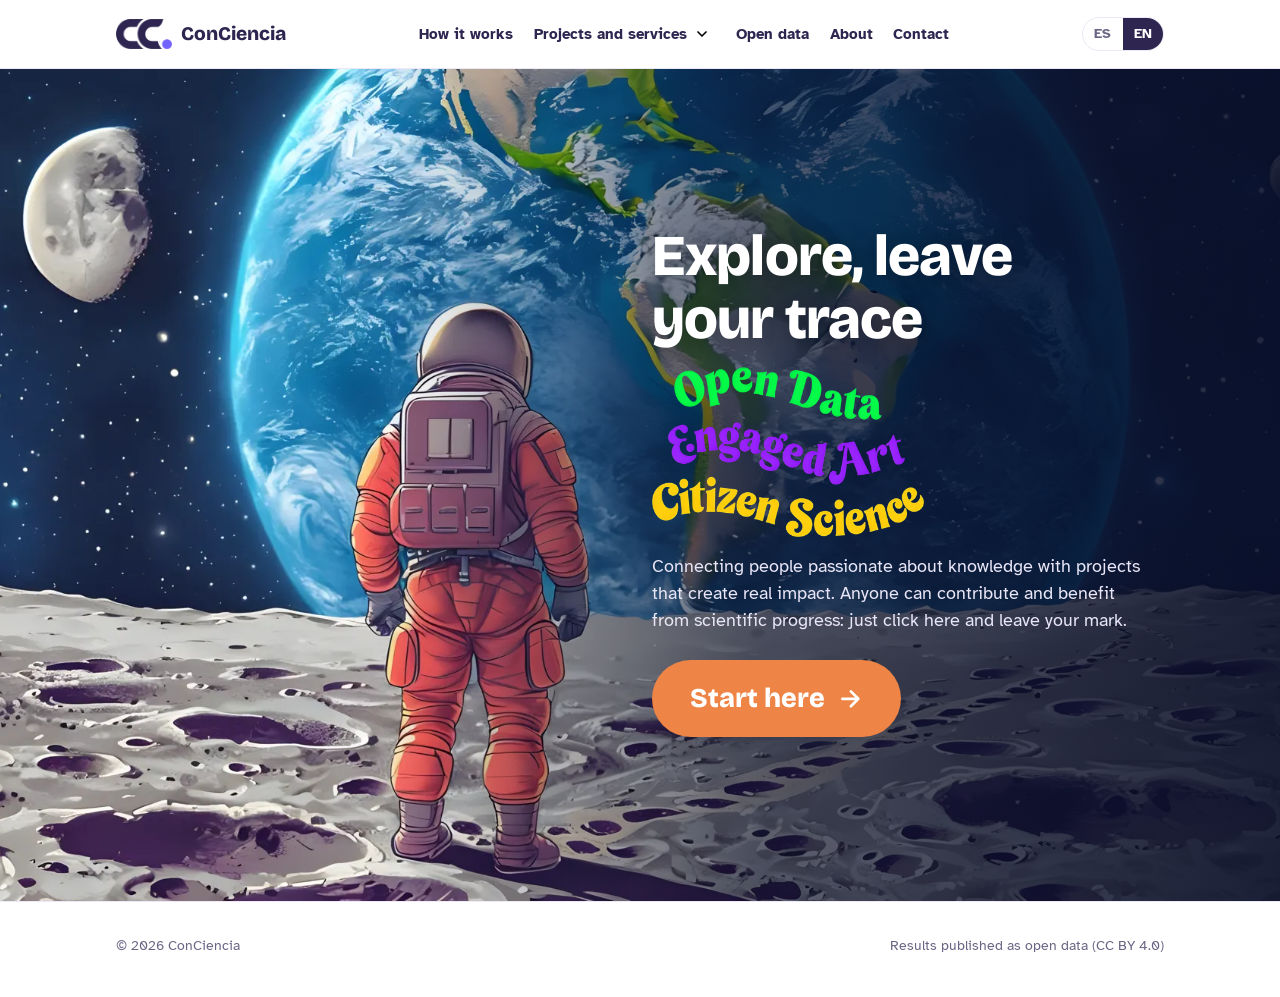
==== commit 1cba3178: "Add files via upload" ====
--- a/index.html
+++ b/index.html
@@ -1,320 +1,37 @@
 <!DOCTYPE html>
-<html lang="es" data-lang="es">
+<html lang="es" data-lang="es" data-titulo-es="ConCiencia: explora, deja tu huella" data-titulo-en="ConCiencia: explore, leave your trace">
 <head>
 <meta charset="utf-8">
 <meta name="viewport" content="width=device-width, initial-scale=1, viewport-fit=cover">
-<title>ConCiencia: ciencia ciudadana en Ecuador</title>
-<meta name="description" content="Responde encuestas sobre los Objetivos de Desarrollo Sostenible, descubre cómo piensa tu comunidad y ayuda a construir datos abiertos para Ecuador.">
+<title>ConCiencia: explora, deja tu huella</title>
+<meta name="description" content="ConCiencia: ciencia ciudadana. Participa, descubre qué preocupa a tu comunidad y ayuda a construir datos abiertos.">
 <link rel="icon" href="img/favicon.png">
-<script>
-  // Compatibilidad: los enlaces antiguos (?e=...&t=...) llevan a la aplicación de encuestas
-  if (/[?&]e=/.test(location.search)) location.replace("encuestas/" + location.search);
-</script>
+<script>if (/[?&]e=/.test(location.search)) location.replace("encuestas/" + location.search);</script>
 <link rel="preconnect" href="https://fonts.googleapis.com">
 <link rel="preconnect" href="https://fonts.gstatic.com" crossorigin>
 <link href="https://fonts.googleapis.com/css2?family=Atkinson+Hyperlegible:wght@400;700&family=Bricolage+Grotesque:opsz,wght@12..96,700;12..96,800&display=swap" rel="stylesheet">
-<style>
-:root{--bg:#FFFFFF;--ink:#2E2650;--muted:#6B6585;--line:#ECE8F6;--lav:#B7A6EE;--lav-soft:#F4F1FD;--tang:#EE8445;--tang-soft:#FDEBDD;--focus:#5B45C9;
-  color-scheme:light;box-sizing:border-box;padding-bottom:env(safe-area-inset-bottom,0px)}
-*,*::before,*::after{box-sizing:inherit}
-html{scroll-behavior:smooth;scroll-padding-top:5rem}
-body{margin:0;background:var(--bg);color:var(--ink);font-family:"Atkinson Hyperlegible",system-ui,-apple-system,"Segoe UI",Roboto,sans-serif;font-size:1.0625rem;line-height:1.6}
-img{max-width:100%;display:block}
-a{color:inherit}
-:focus-visible{outline:3px solid var(--focus);outline-offset:3px;border-radius:8px}
-h1,h2,h3,.display{font-family:"Bricolage Grotesque","Atkinson Hyperlegible",system-ui,sans-serif;letter-spacing:-.015em;line-height:1.1}
-html[data-lang="es"] [lang="en"],html[data-lang="en"] [lang="es"]{display:none !important}
-.wrap{max-width:68rem;margin:0 auto;padding:0 1.25rem}
-.skip{position:absolute;left:-999px;top:0;background:var(--ink);color:#fff;padding:.5rem 1rem;z-index:20}
-.skip:focus{left:1rem}
-
-/* Cabecera */
-header{position:sticky;top:0;z-index:10;background:var(--bg);border-bottom:1px solid var(--line);padding-top:env(safe-area-inset-top,0px)}
-body::before{content:"";position:fixed;inset:0 0 auto;height:env(safe-area-inset-top,0px);z-index:11;background:var(--bg)}
-.head{display:flex;align-items:center;justify-content:space-between;gap:1rem;height:4.25rem}
-.logo{display:flex;align-items:center;gap:.6rem;text-decoration:none}
-.logo img{height:1.9rem;width:auto}
-.logo span{font-family:"Bricolage Grotesque",system-ui,sans-serif;font-weight:800;font-size:1.2rem}
-nav ul{list-style:none;margin:0;padding:0;display:flex;gap:1.4rem}
-nav a{text-decoration:none;font-weight:700;font-size:.95rem}
-nav a:hover{color:var(--tang)}
-.tools{display:flex;align-items:center;gap:.6rem}
-.lang{display:flex;border:1.5px solid var(--line);border-radius:999px;overflow:hidden}
-.lang button{border:0;background:none;font:inherit;font-size:.85rem;font-weight:700;padding:.35rem .7rem;cursor:pointer;color:var(--muted)}
-.lang button[aria-pressed="true"]{background:var(--ink);color:#fff}
-.menu-btn{display:none;border:1.5px solid var(--line);background:none;border-radius:999px;padding:.4rem .8rem;font:inherit;font-weight:700;cursor:pointer}
-@media (max-width:860px){
-  .menu-btn{display:inline-block}
-  nav{position:absolute;left:0;right:0;top:100%;background:var(--bg);border-bottom:1px solid var(--line);display:none}
-  nav.open{display:block}
-  nav ul{flex-direction:column;gap:0;padding:.5rem 1.25rem 1rem}
-  nav li a{display:block;padding:.65rem 0}
-}
-
-/* Héroe */
-.hero{padding:3.5rem 0 3rem}
-.hero-grid{display:grid;grid-template-columns:1.1fr .9fr;gap:2rem;align-items:center}
-@media (max-width:860px){.hero-grid{grid-template-columns:1fr}}
-.kicker{font-weight:700;color:var(--tang);margin:0 0 .75rem}
-.hero h1{font-size:clamp(2.4rem,6.5vw,4.2rem);font-weight:800;margin:0 0 1.1rem;text-wrap:balance}
-.hero p.lead{font-size:1.2rem;color:var(--muted);max-width:34rem;margin:0 0 1.75rem}
-.ctas{display:flex;flex-wrap:wrap;gap:.75rem}
-.btn{display:inline-block;font-weight:700;border-radius:999px;padding:.85rem 1.5rem;border:2px solid var(--ink);background:var(--ink);color:#fff;text-decoration:none}
-.btn.ghost{background:transparent;color:var(--ink)}
-.hero-art{position:relative;min-height:20rem}
-.hero-art .astro{width:62%;margin-left:auto}
-.hero-art .card{position:absolute;left:0;bottom:0;width:min(17rem,70%);background:var(--bg);border:1.5px solid var(--line);border-radius:1.25rem;padding:1rem;box-shadow:0 18px 40px -24px rgba(46,38,80,.35)}
-.card img{width:4rem;height:4rem;object-fit:contain;margin-bottom:.4rem}
-.card p{margin:0;font-weight:700;line-height:1.35}
-.card strong{color:var(--tang)}
-.card small{display:block;color:var(--muted);font-weight:400;margin-top:.4rem}
-
-/* Secciones */
-section{padding:4rem 0}
-section.alt{background:var(--lav-soft)}
-.sec-head{max-width:40rem;margin-bottom:2rem}
-.sec-head h2{font-size:clamp(1.9rem,4.5vw,2.7rem);font-weight:800;margin:0 0 .6rem}
-.sec-head p{color:var(--muted);margin:0}
-.steps{display:grid;grid-template-columns:repeat(3,1fr);gap:1.25rem;counter-reset:s}
-@media (max-width:760px){.steps{grid-template-columns:1fr}}
-.step{background:var(--bg);border-radius:1.25rem;padding:1.5rem}
-.step::before{counter-increment:s;content:counter(s);display:inline-grid;place-items:center;width:2.4rem;height:2.4rem;border-radius:50%;background:var(--tang);color:#fff;font-weight:800;font-family:"Bricolage Grotesque",system-ui,sans-serif;margin-bottom:.8rem}
-.step h3{font-size:1.35rem;margin:0 0 .4rem}
-.step p{margin:0;color:var(--muted)}
-
-/* ODS */
-.ods-grid{display:grid;grid-template-columns:repeat(auto-fill,minmax(15rem,1fr));gap:.9rem;align-items:start}
-.ods{border:1.5px solid var(--line);border-radius:1.1rem;background:var(--bg);overflow:hidden}
-.ods summary{list-style:none;display:grid;grid-template-columns:3.2rem 1fr;gap:.8rem;align-items:center;padding:.8rem;cursor:pointer}
-.ods summary::-webkit-details-marker{display:none}
-.num{width:3.2rem;height:3.2rem;border-radius:.8rem;display:grid;place-items:center;font-family:"Bricolage Grotesque",system-ui,sans-serif;font-weight:800;font-size:1.35rem;color:#fff}
-.num.dark{color:var(--ink)}
-.ods .name{font-weight:700;line-height:1.25}
-.ods .count{display:block;font-size:.85rem;color:var(--muted);font-weight:400}
-.ods .count.on{color:var(--tang);font-weight:700}
-.ods ul{list-style:none;margin:0;padding:0 .8rem .8rem;display:grid;gap:.5rem}
-.ods li{display:flex;justify-content:space-between;align-items:center;gap:.6rem;border-top:1px solid var(--line);padding-top:.5rem;font-size:.95rem;line-height:1.3}
-.ods li a{flex:none;font-weight:700;font-size:.85rem;background:var(--ink);color:#fff;text-decoration:none;border-radius:999px;padding:.35rem .8rem}
-.ods li em{flex:none;font-style:normal;font-size:.8rem;color:var(--muted)}
-.note{font-size:.9rem;color:var(--muted);margin-top:1.25rem}
-
-/* Proyectos */
-.cards{display:grid;grid-template-columns:repeat(3,1fr);gap:1.25rem}
-@media (max-width:860px){.cards{grid-template-columns:1fr}}
-.pcard{border:1.5px solid var(--line);border-radius:1.25rem;padding:1.5rem;background:var(--bg)}
-.pcard h3{font-size:1.3rem;margin:0 0 .5rem}
-.pcard p{margin:0;color:var(--muted)}
-.pcard .tag{display:inline-block;font-size:.8rem;font-weight:700;color:var(--tang);background:var(--tang-soft);border-radius:999px;padding:.15rem .6rem;margin-bottom:.8rem}
-
-/* Datos y nosotros */
-.two{display:grid;grid-template-columns:1fr 1fr;gap:2.5rem;align-items:center}
-@media (max-width:860px){.two{grid-template-columns:1fr}}
-.facts{list-style:none;padding:0;margin:0;display:grid;gap:.9rem}
-.facts li{padding-left:1.6rem;position:relative}
-.facts li::before{content:"";position:absolute;left:0;top:.55rem;width:.7rem;height:.7rem;border-radius:50%;background:var(--tang)}
-.alien{width:min(18rem,70%);margin:0 auto}
-.mission{display:grid;gap:1rem;margin-top:1.25rem}
-.mission div{border-left:4px solid var(--lav);padding-left:1rem}
-.mission h3{font-size:1.1rem;margin:0 0 .2rem}
-.mission p{margin:0;color:var(--muted)}
-
-/* Contacto y pie */
-.social{display:flex;flex-wrap:wrap;gap:.6rem;margin-top:1.25rem}
-.social span{border:1.5px dashed var(--lav);border-radius:999px;padding:.45rem 1rem;font-weight:700;color:var(--muted)}
-footer{border-top:1px solid var(--line);padding:2rem 0 2.5rem;color:var(--muted);font-size:.9rem}
-footer .wrap{display:flex;flex-wrap:wrap;justify-content:space-between;gap:1rem}
-@media (max-width:480px){.logo span{display:none}}
-@media (prefers-reduced-motion: reduce){html{scroll-behavior:auto}}
-</style>
+<link rel="stylesheet" href="assets/estilo.css">
 </head>
 <body>
 <a class="skip" href="#contenido"><span lang="es">Ir al contenido</span><span lang="en">Skip to content</span></a>
-<header>
-  <div class="wrap head">
-    <a class="logo" href="#inicio"><img src="img/logo.png" alt=""><span>ConCiencia</span></a>
-    <nav id="menu" aria-label="Principal">
-      <ul>
-        <li><a href="#como"><span lang="es">Cómo funciona</span><span lang="en">How it works</span></a></li>
-        <li><a href="#ods"><span lang="es">ODS</span><span lang="en">SDGs</span></a></li>
-        <li><a href="#proyectos"><span lang="es">Proyectos</span><span lang="en">Projects</span></a></li>
-        <li><a href="#datos"><span lang="es">Datos abiertos</span><span lang="en">Open data</span></a></li>
-        <li><a href="#nosotros"><span lang="es">Nosotros</span><span lang="en">About</span></a></li>
-        <li><a href="#contacto"><span lang="es">Contacto</span><span lang="en">Contact</span></a></li>
-      </ul>
-    </nav>
-    <div class="tools">
-      <div class="lang" role="group" aria-label="Idioma / Language">
-        <button type="button" data-l="es" aria-pressed="true">ES</button>
-        <button type="button" data-l="en" aria-pressed="false">EN</button>
-      </div>
-      <button class="menu-btn" type="button" aria-expanded="false" aria-controls="menu"><span lang="es">Menú</span><span lang="en">Menu</span></button>
-    </div>
-  </div>
-</header>
+<header id="cabecera"></header>
+<main id="contenido">
 
-<main id="contenido">
-<section class="hero" id="inicio">
-  <div class="wrap hero-grid">
-    <div>
-      <p class="kicker"><span lang="es">Ciencia ciudadana en Ecuador</span><span lang="en">Citizen science in Ecuador</span></p>
-      <h1><span lang="es">Tu respuesta también es ciencia</span><span lang="en">Your answer is science too</span></h1>
-      <p class="lead"><span lang="es">Responde encuestas sobre los Objetivos de Desarrollo Sostenible, descubre al instante cómo piensa tu comunidad y ayuda a construir datos abiertos para todo el Ecuador.</span><span lang="en">Answer surveys about the Sustainable Development Goals, see instantly how your community thinks, and help build open data for all of Ecuador.</span></p>
-      <div class="ctas">
-        <a class="btn" href="#ods"><span lang="es">Responder una encuesta</span><span lang="en">Answer a survey</span></a>
-        <a class="btn ghost" href="#como"><span lang="es">Cómo funciona</span><span lang="en">How it works</span></a>
-      </div>
-    </div>
-    <div class="hero-art">
-      <img class="astro" src="img/astronauta.webp" alt="" width="528" height="700">
-      <div class="card">
-        <img src="iconos/E3_buena.png" alt="">
-        <p><span lang="es">Como tú, <strong>7 de cada 10</strong> personas de tu parroquia considera buena la calidad de la educación.</span><span lang="en">Like you, <strong>7 out of 10</strong> people in your parish rate local education as good.</span>
-          <small><span lang="es">Así se ven tus resultados</span><span lang="en">This is how your results look</span></small></p>
-      </div>
-    </div>
-  </div>
-</section>
-
-<section class="alt" id="como">
-  <div class="wrap">
-    <div class="sec-head">
-      <h2><span lang="es">Cómo funciona</span><span lang="en">How it works</span></h2>
-      <p><span lang="es">Cinco minutos desde tu celular bastan para sumar tu voz a un mapa vivo del país.</span><span lang="en">Five minutes on your phone is enough to add your voice to a living map of the country.</span></p>
-    </div>
-    <div class="steps">
-      <div class="step"><h3><span lang="es">Responde</span><span lang="en">Answer</span></h3>
-        <p><span lang="es">Encuestas cortas y anónimas sobre temas que importan en tu comunidad.</span><span lang="en">Short, anonymous surveys about issues that matter in your community.</span></p></div>
-      <div class="step"><h3><span lang="es">Descubre</span><span lang="en">Discover</span></h3>
-        <p><span lang="es">Al terminar ves cuántas personas de tu parroquia, tu provincia y Ecuador piensan como tú.</span><span lang="en">When you finish, you see how many people in your parish, your province and Ecuador think like you.</span></p></div>
-      <div class="step"><h3><span lang="es">Compartimos</span><span lang="en">We share</span></h3>
-        <p><span lang="es">Los resultados se ubican en el mapa por parroquia y se publican como datos abiertos, sin datos personales.</span><span lang="en">Results are mapped by parish and published as open data, with no personal information.</span></p></div>
-    </div>
-  </div>
-</section>
-
-<section id="ods">
-  <div class="wrap">
-    <div class="sec-head">
-      <h2><span lang="es">Elige un Objetivo de Desarrollo Sostenible</span><span lang="en">Choose a Sustainable Development Goal</span></h2>
-      <p><span lang="es">Abre un objetivo para ver sus encuestas. Iremos sumando nuevas encuestas con el tiempo.</span><span lang="en">Open a goal to see its surveys. We keep adding new ones over time.</span></p>
-    </div>
-    <div class="ods-grid" id="ods-grid"></div>
-    <p class="note"><span lang="es">Las encuestas están en español.</span><span lang="en">Surveys are currently available in Spanish only.</span></p>
-  </div>
-</section>
-
-<section class="alt" id="proyectos">
-  <div class="wrap">
-    <div class="sec-head">
-      <h2><span lang="es">Proyectos y servicios</span><span lang="en">Projects and services</span></h2>
-      <p><span lang="es">Además de las encuestas, ponemos la ciencia al alcance de colegios, universidades, laboratorios, empresas e instituciones.</span><span lang="en">Beyond surveys, we bring science within reach of schools, universities, labs, companies and institutions.</span></p>
-    </div>
-    <div class="cards">
-      <div class="pcard"><span class="tag"><span lang="es">Hardware abierto</span><span lang="en">Open hardware</span></span>
-        <h3><span lang="es">Instrumentos de laboratorio de bajo costo</span><span lang="en">Low-cost lab instruments</span></h3>
-        <p><span lang="es">Diseñamos y fabricamos con impresión 3D instrumentos a medida para colegios, universidades, laboratorios y empresas.</span><span lang="en">We design and 3D-print custom instruments for schools, universities, labs and companies.</span></p></div>
-      <div class="pcard"><span class="tag"><span lang="es">Consultoría</span><span lang="en">Consulting</span></span>
-        <h3><span lang="es">Apoyo a la investigación</span><span lang="en">Research support</span></h3>
-        <p><span lang="es">Acompañamos a la academia, empresas e instituciones públicas: diseño de encuestas, levantamiento de datos geolocalizados, análisis y visualización.</span><span lang="en">We support academia, companies and public institutions with survey design, geolocated data collection, analysis and visualization.</span></p></div>
-      <div class="pcard"><span class="tag"><span lang="es">Próximamente</span><span lang="en">Coming soon</span></span>
-        <h3><span lang="es">Ciencia ciudadana en territorio</span><span lang="en">Citizen science in the field</span></h3>
-        <p><span lang="es">Mapear con las comunidades, incluidas las campesinas, su territorio: fotos, observaciones y retos para identificar especies, ríos y riachuelos.</span><span lang="en">Mapping the land with communities, including farming communities: photos, observations and challenges to identify species, rivers and streams.</span></p></div>
-    </div>
-    <p style="margin-top:1.75rem"><a class="btn ghost" href="#contacto"><span lang="es">Cuéntanos tu proyecto</span><span lang="en">Tell us about your project</span></a></p>
-  </div>
-</section>
-
-<section id="datos">
-  <div class="wrap two">
-    <div>
-      <div class="sec-head" style="margin-bottom:1.25rem">
-        <h2><span lang="es">Datos abiertos y privacidad</span><span lang="en">Open data and privacy</span></h2>
-      </div>
-      <ul class="facts">
-        <li><span lang="es">Las encuestas son anónimas y empiezan con tu consentimiento explícito.</span><span lang="en">Surveys are anonymous and start with your explicit consent.</span></li>
-        <li><span lang="es">Tu ubicación solo sirve para situar tu respuesta en tu parroquia, nunca en tu dirección exacta.</span><span lang="en">Your location is only used to place your answer in your parish, never at your exact address.</span></li>
-        <li><span lang="es">Solo mostramos resultados de lugares con al menos 5 respuestas, para que nadie pueda ser identificado.</span><span lang="en">We only show results for places with at least 5 answers, so no one can be identified.</span></li>
-        <li><span lang="es">Los resultados agregados se publican con licencia abierta CC BY 4.0.</span><span lang="en">Aggregated results are published under an open CC BY 4.0 license.</span></li>
-        <li><span lang="es">Próximamente: un mapa interactivo para seguir la evolución de los datos en el tiempo.</span><span lang="en">Coming soon: an interactive map to follow how the data changes over time.</span></li>
-      </ul>
-    </div>
-    <img class="alien" src="img/alien.webp" alt="" width="569" height="700" loading="lazy">
-  </div>
-</section>
-
-<section class="alt" id="nosotros">
-  <div class="wrap">
-    <div class="sec-head">
-      <h2><span lang="es">Quiénes somos</span><span lang="en">About us</span></h2>
-      <p><span lang="es">ConCiencia es una comunidad de ciencia ciudadana y ciencia abierta nacida en Ecuador. Unimos encuestas, datos geolocalizados e instrumentos de bajo costo para que cualquier persona pueda entender y mejorar su entorno.</span><span lang="en">ConCiencia is a citizen science and open science community born in Ecuador. We combine surveys, geolocated data and low-cost instruments so anyone can understand and improve their surroundings.</span></p>
-    </div>
-    <div class="mission">
-      <div><h3><span lang="es">Hoy</span><span lang="en">Today</span></h3>
-        <p><span lang="es">Mapear los problemas y las necesidades no satisfechas de las comunidades del Ecuador.</span><span lang="en">Mapping the unmet problems and needs of communities across Ecuador.</span></p></div>
-      <div><h3><span lang="es">Mañana</span><span lang="en">Tomorrow</span></h3>
-        <p><span lang="es">Llegar a cualquier persona que enfrente los mismos desafíos, en Latinoamérica y el mundo.</span><span lang="en">Reaching anyone facing the same challenges, in Latin America and beyond.</span></p></div>
-      <div><h3><span lang="es">Cómo lo hacemos</span><span lang="en">How we work</span></h3>
-        <p><span lang="es">Con ciencia abierta, inclusión de todas las comunidades y tecnología ligera, de bajo impacto ambiental.</span><span lang="en">With open science, inclusion of every community and lightweight, low-impact technology.</span></p></div>
-    </div>
-  </div>
-</section>
-
-<section id="contacto">
-  <div class="wrap">
-    <div class="sec-head">
-      <h2><span lang="es">Contacto</span><span lang="en">Contact</span></h2>
-      <p><span lang="es">Muy pronto podrás encontrarnos en nuestras redes sociales.</span><span lang="en">You'll soon be able to find us on social media.</span></p>
-    </div>
-    <div class="social" aria-label="Redes sociales (próximamente)"><span>Facebook</span><span>Instagram</span><span>WhatsApp</span><span>TikTok</span></div>
-  </div>
+<section class="hero">
+  <picture>
+    <source media="(max-width: 960px)" srcset="img/portada-960.webp">
+    <img src="img/portada-1920.webp" alt="" fetchpriority="high">
+  </picture>
+  <div class="wrap"><div class="hero-text">
+    <h1><span lang="es">Explora, deja tu huella</span><span lang="en">Explore, leave your trace</span></h1>
+    <img class="lema" lang="es" src="img/lema-es.webp" alt="Cifras claras. Cero cuentos. Con Ciencia." width="900" height="571">
+    <img class="lema" lang="en" src="img/lema-en.webp" alt="Open Data. Engaged Art. Citizen Science." width="900" height="561">
+    <p><span lang="es">Conectamos a personas apasionadas por el conocimiento con proyectos que generan un impacto real. Cualquier persona puede contribuir y beneficiarse del progreso científico: haz clic aquí y deja tu huella.</span><span lang="en">Connecting people passionate about knowledge with projects that create real impact. Anyone can contribute and benefit from scientific progress: just click here and leave your mark.</span></p>
+    <a class="start" href="como-funciona.html"><span lang="es">Empieza aquí</span><span lang="en">Start here</span><svg viewBox="0 0 24 24" fill="none" stroke="currentColor" stroke-width="2.5" stroke-linecap="round" stroke-linejoin="round" aria-hidden="true"><path d="M5 12h14M13 5l7 7-7 7"/></svg></a>
+  </div></div>
 </section>
 </main>
-
-<footer>
-  <div class="wrap">
-    <span>© 2026 ConCiencia</span>
-    <span><span lang="es">Resultados publicados como datos abiertos (CC BY 4.0)</span><span lang="en">Results published as open data (CC BY 4.0)</span></span>
-  </div>
-</footer>
-
-<script>
-const ODS = [{"n": 1, "color": "#E5243B", "dark": false, "es": "Fin de la pobreza", "en": "No poverty", "encuestas": [{"es": "Oportunidades económicas para comunidades marginadas", "en": "Economic opportunities for marginalized communities", "code": null}, {"es": "Políticas para reducir la brecha de ingresos", "en": "Policies to reduce the income gap", "code": null}]}, {"n": 2, "color": "#DDA63A", "dark": true, "es": "Hambre cero", "en": "Zero hunger", "encuestas": [{"es": "Acceso equitativo a recursos y tecnologías agrícolas", "en": "Equitable access to agricultural resources and technologies", "code": "RT"}, {"es": "Diversificación de cultivos para la seguridad alimentaria", "en": "Crop diversification for food security", "code": "DC"}, {"es": "Prácticas agrícolas sostenibles y conservación del suelo", "en": "Sustainable farming and soil conservation", "code": "PS"}]}, {"n": 3, "color": "#4C9F38", "dark": false, "es": "Salud y bienestar", "en": "Good health and well-being", "encuestas": [{"es": "Acceso a atención médica en áreas rurales", "en": "Access to healthcare in rural areas", "code": null}, {"es": "Educación en salud y conciencia comunitaria", "en": "Health education and community awareness", "code": null}, {"es": "Prevención y control de enfermedades", "en": "Disease prevention and control", "code": null}]}, {"n": 4, "color": "#C5192D", "dark": false, "es": "Educación de calidad", "en": "Quality education", "encuestas": [{"es": "Calidad de la educación", "en": "Quality of education", "code": "CE"}, {"es": "Acceso equitativo a educación", "en": "Equitable access to education", "code": "AE"}, {"es": "Oportunidades de aprendizaje", "en": "Learning opportunities", "code": "OA"}]}, {"n": 5, "color": "#FF3A21", "dark": false, "es": "Igualdad de género", "en": "Gender equality", "encuestas": []}, {"n": 6, "color": "#26BDE2", "dark": false, "es": "Agua limpia y saneamiento", "en": "Clean water and sanitation", "encuestas": [{"es": "Adaptación al cambio climático y disponibilidad de agua", "en": "Climate adaptation and water availability", "code": null}, {"es": "Infraestructuras para el acceso al agua potable", "en": "Infrastructure for drinking water access", "code": null}, {"es": "Monitoreo y reducción de la contaminación del agua", "en": "Monitoring and reducing water pollution", "code": null}]}, {"n": 7, "color": "#FCC30B", "dark": true, "es": "Energía asequible y no contaminante", "en": "Affordable and clean energy", "encuestas": [{"es": "Reducción de emisiones de gases de efecto invernadero", "en": "Reducing greenhouse gas emissions", "code": null}]}, {"n": 8, "color": "#A21942", "dark": false, "es": "Trabajo decente y crecimiento económico", "en": "Decent work and economic growth", "encuestas": []}, {"n": 9, "color": "#FD6925", "dark": false, "es": "Industria, innovación e infraestructura", "en": "Industry, innovation and infrastructure", "encuestas": [{"es": "Planificación y prácticas de construcción resilientes", "en": "Resilient planning and building practices", "code": null}]}, {"n": 10, "color": "#DD1367", "dark": false, "es": "Reducción de las desigualdades", "en": "Reduced inequalities", "encuestas": [{"es": "Inclusión de comunidades indígenas en la toma de decisiones", "en": "Inclusion of Indigenous communities in decision-making", "code": null}, {"es": "Reconocimiento y respeto de la diversidad cultural", "en": "Recognition and respect for cultural diversity", "code": null}, {"es": "Preservación y promoción de lenguas indígenas", "en": "Preserving and promoting Indigenous languages", "code": null}]}, {"n": 11, "color": "#FD9D24", "dark": true, "es": "Ciudades y comunidades sostenibles", "en": "Sustainable cities and communities", "encuestas": [{"es": "Áreas verdes accesibles para comunidades urbanas", "en": "Accessible green areas for urban communities", "code": null}, {"es": "Planificación urbana para promover espacios verdes", "en": "Urban planning for green spaces", "code": null}, {"es": "Educación y simulacros ante desastres", "en": "Disaster preparedness education and drills", "code": null}]}, {"n": 12, "color": "#BF8B2E", "dark": false, "es": "Producción y consumo responsables", "en": "Responsible consumption and production", "encuestas": []}, {"n": 13, "color": "#3F7E44", "dark": false, "es": "Acción por el clima", "en": "Climate action", "encuestas": [{"es": "Adaptación a eventos climáticos extremos", "en": "Adapting to extreme weather events", "code": null}, {"es": "Pérdida de glaciares y recursos hídricos", "en": "Glacier loss and water resources", "code": null}, {"es": "Sistemas de alerta temprana y respuesta", "en": "Early warning and response systems", "code": null}]}, {"n": 14, "color": "#0A97D9", "dark": false, "es": "Vida submarina", "en": "Life below water", "encuestas": [{"es": "Protección de hábitats críticos", "en": "Protecting critical habitats", "code": null}]}, {"n": 15, "color": "#56C02B", "dark": false, "es": "Vida de ecosistemas terrestres", "en": "Life on land", "encuestas": [{"es": "Gestión sostenible de especies en peligro", "en": "Sustainable management of endangered species", "code": null}, {"es": "Participación comunitaria en la conservación", "en": "Community participation in conservation", "code": null}]}, {"n": 16, "color": "#00689D", "dark": false, "es": "Paz, justicia e instituciones sólidas", "en": "Peace, justice and strong institutions", "encuestas": [{"es": "Causas subyacentes del crimen", "en": "Root causes of crime", "code": null}, {"es": "Aplicación de la ley y prevención del crimen", "en": "Law enforcement and crime prevention", "code": null}, {"es": "Participación comunitaria en seguridad", "en": "Community participation in safety", "code": null}]}, {"n": 17, "color": "#19486A", "dark": false, "es": "Alianzas para lograr los objetivos", "en": "Partnerships for the goals", "encuestas": [{"es": "Monitoreo y reducción de la contaminación del aire", "en": "Monitoring and reducing air pollution", "code": null}]}];
-const grid = document.getElementById("ods-grid");
-const esc = s => s.replace(/[&<>"]/g, c => ({"&": "&amp;", "<": "&lt;", ">": "&gt;", '"': "&quot;"}[c]));
-const L = (es, en) => `<span lang="es">${esc(es)}</span><span lang="en">${esc(en)}</span>`;
-ODS.forEach(o => {
-  const abiertas = o.encuestas.filter(e => e.code).length;
-  const total = o.encuestas.length;
-  const count = !total ? L("Próximamente", "Coming soon")
-    : abiertas ? L(`${abiertas} encuesta${abiertas > 1 ? "s" : ""} disponible${abiertas > 1 ? "s" : ""}`, `${abiertas} survey${abiertas > 1 ? "s" : ""} available`)
-    : L(`${total} encuesta${total > 1 ? "s" : ""} en preparación`, `${total} survey${total > 1 ? "s" : ""} in preparation`);
-  const items = o.encuestas.map(e => `<li>${L(e.es, e.en)}${e.code
-      ? `<a href="encuestas/?e=${e.code}">${L("Responder", "Answer")}</a>` : `<em>${L("Pronto", "Soon")}</em>`}</li>`).join("");
-  const d = document.createElement("details");
-  d.className = "ods";
-  d.innerHTML = `<summary><span class="num${o.dark ? " dark" : ""}" style="background:${o.color}">${o.n}</span>
-    <span class="name">${L(o.es, o.en)}<span class="count${abiertas ? " on" : ""}">${count}</span></span></summary>
-    ${total ? `<ul>${items}</ul>` : `<ul><li>${L("Estamos preparando encuestas para este objetivo.", "We are preparing surveys for this goal.")}</li></ul>`}`;
-  grid.appendChild(d);
-});
-
-// Idioma
-const html = document.documentElement;
-function setLang(l) {
-  html.dataset.lang = l; html.lang = l;
-  document.querySelectorAll(".lang button").forEach(b => b.setAttribute("aria-pressed", String(b.dataset.l === l)));
-  document.title = l === "es" ? "ConCiencia: ciencia ciudadana en Ecuador" : "ConCiencia: citizen science in Ecuador";
-  try { localStorage.setItem("conciencia-lang", l); } catch (e) {}
-}
-let saved = null;
-try { saved = localStorage.getItem("conciencia-lang"); } catch (e) {}
-setLang(saved || ((navigator.language || "es").startsWith("es") ? "es" : "en"));
-document.querySelectorAll(".lang button").forEach(b => b.addEventListener("click", () => setLang(b.dataset.l)));
-
-// Menú móvil
-const menu = document.getElementById("menu"), mb = document.querySelector(".menu-btn");
-mb.addEventListener("click", () => { const o = menu.classList.toggle("open"); mb.setAttribute("aria-expanded", String(o)); });
-menu.querySelectorAll("a").forEach(a => a.addEventListener("click", () => { menu.classList.remove("open"); mb.setAttribute("aria-expanded", "false"); }));
-</script>
+<div id="pie"></div>
+<script src="assets/comun.js"></script>
 </body>
 </html>
--- a/assets/estilo.css
+++ b/assets/estilo.css
@@ -0,0 +1,141 @@
+:root{--bg:#FFFFFF;--ink:#2E2650;--muted:#6B6585;--line:#ECE8F6;--lav:#B7A6EE;--lav-soft:#F4F1FD;--tang:#EE8445;--tang-dark:#D96A2B;--tang-soft:#FDEBDD;--focus:#5B45C9;
+  --head:4.25rem;color-scheme:light;box-sizing:border-box;padding-bottom:env(safe-area-inset-bottom,0px)}
+*,*::before,*::after{box-sizing:inherit}
+html{scroll-behavior:smooth;scroll-padding-top:calc(var(--head) + 1rem)}
+body{margin:0;background:var(--bg);color:var(--ink);font-family:"Atkinson Hyperlegible",system-ui,-apple-system,"Segoe UI",Roboto,sans-serif;font-size:1.0625rem;line-height:1.6;min-height:100vh;display:flex;flex-direction:column}
+main{flex:1}
+img{max-width:100%;display:block}
+a{color:inherit}
+:focus-visible{outline:3px solid var(--focus);outline-offset:3px;border-radius:8px}
+h1,h2,h3{font-family:"Bricolage Grotesque","Atkinson Hyperlegible",system-ui,sans-serif;letter-spacing:-.015em;line-height:1.1}
+html[data-lang="es"] [lang="en"],html[data-lang="en"] [lang="es"]{display:none !important}
+.wrap{max-width:68rem;margin:0 auto;padding:0 1.25rem}
+.skip{position:absolute;left:-999px;top:0;background:var(--ink);color:#fff;padding:.5rem 1rem;z-index:30}
+.skip:focus{left:1rem}
+
+/* Cabecera y menú */
+.site-head{position:sticky;top:0;z-index:20;background:var(--bg);border-bottom:1px solid var(--line);padding-top:env(safe-area-inset-top,0px)}
+body::before{content:"";position:fixed;inset:0 0 auto;height:env(safe-area-inset-top,0px);z-index:21;background:var(--bg)}
+.head{display:flex;align-items:center;justify-content:space-between;gap:1rem;height:var(--head)}
+.logo{display:flex;align-items:center;gap:.6rem;text-decoration:none;flex:none}
+.logo img{height:1.9rem;width:auto}
+.logo span{font-family:"Bricolage Grotesque",system-ui,sans-serif;font-weight:800;font-size:1.2rem}
+.menu{list-style:none;margin:0;padding:0;display:flex;align-items:center;gap:1.3rem}
+.menu a{text-decoration:none;font-weight:700;font-size:.95rem}
+.menu a:hover,.menu a[aria-current="page"]{color:var(--tang)}
+.dd{position:relative}
+.dd-row{display:flex;align-items:center;gap:.15rem}
+.caret{border:0;background:none;cursor:pointer;padding:.3rem;border-radius:6px;display:grid;place-items:center}
+.caret svg{width:1rem;height:1rem;transition:transform .2s}
+.caret[aria-expanded="true"] svg{transform:rotate(180deg)}
+.sub{list-style:none;margin:0;padding:.5rem;position:absolute;top:calc(100% + .6rem);left:-1rem;min-width:19rem;background:var(--bg);border:1.5px solid var(--line);border-radius:1rem;box-shadow:0 18px 40px -24px rgba(46,38,80,.35);display:none}
+.sub.open{display:block}
+.sub a{display:block;padding:.55rem .75rem;border-radius:.6rem;font-size:.92rem;line-height:1.3}
+.sub a:hover{background:var(--lav-soft);color:var(--ink)}
+.sub small{display:block;font-weight:400;color:var(--muted);font-size:.8rem}
+.sub .sub2{list-style:none;margin:.1rem 0 .2rem 1rem;padding:0 0 0 .6rem;border-left:2px solid var(--line)}
+.tools{display:flex;align-items:center;gap:.6rem;flex:none}
+.lang{display:flex;border:1.5px solid var(--line);border-radius:999px;overflow:hidden}
+.lang button{border:0;background:none;font:inherit;font-size:.85rem;font-weight:700;padding:.35rem .7rem;cursor:pointer;color:var(--muted)}
+.lang button[aria-pressed="true"]{background:var(--ink);color:#fff}
+.menu-btn{display:none;border:1.5px solid var(--line);background:none;border-radius:999px;padding:.4rem .8rem;font:inherit;font-weight:700;cursor:pointer}
+@media (max-width:900px){
+  .menu-btn{display:inline-block}
+  .site-nav{position:absolute;left:0;right:0;top:100%;background:var(--bg);border-bottom:1px solid var(--line);display:none;max-height:calc(100vh - var(--head));overflow-y:auto}
+  .site-nav.open{display:block}
+  .menu{flex-direction:column;align-items:stretch;gap:0;padding:.5rem 1.25rem 1rem}
+  .menu > li > a,.dd-row > a{display:block;padding:.65rem 0;flex:1}
+  .sub{position:static;box-shadow:none;border:0;padding:0 0 .5rem .75rem;min-width:0}
+}
+@media (max-width:480px){.logo span{display:none}}
+
+/* Botones */
+.btn{display:inline-flex;align-items:center;gap:.5rem;font-weight:700;border-radius:999px;padding:.85rem 1.5rem;border:2px solid var(--ink);background:var(--ink);color:#fff;text-decoration:none;cursor:pointer;font-size:1rem}
+.btn.ghost{background:transparent;color:var(--ink)}
+.btn svg{width:1.2rem;height:1.2rem}
+
+/* Páginas */
+.page{padding:3.5rem 0 4rem}
+.page-head{max-width:42rem;margin-bottom:2.25rem}
+.page-head .kicker{font-weight:700;color:var(--tang);margin:0 0 .6rem}
+.page-head h1{font-size:clamp(2.2rem,5.5vw,3.4rem);font-weight:800;margin:0 0 .8rem;text-wrap:balance}
+.page-head p{color:var(--muted);font-size:1.15rem;margin:0}
+.grid3{display:grid;grid-template-columns:repeat(3,1fr);gap:1.25rem}
+@media (max-width:860px){.grid3{grid-template-columns:1fr}}
+.card{border:1.5px solid var(--line);border-radius:1.25rem;padding:1.6rem;background:var(--bg);scroll-margin-top:calc(var(--head) + 1rem)}
+.card h2,.card h3{font-size:1.35rem;margin:.2rem 0 .5rem}
+.card p{margin:0;color:var(--muted)}
+.card .tag{display:inline-block;font-size:.8rem;font-weight:700;color:var(--tang);background:var(--tang-soft);border-radius:999px;padding:.15rem .6rem;margin-bottom:.6rem}
+.card .more{display:inline-block;margin-top:1rem;font-weight:700;color:var(--tang);text-decoration:none}
+.card:target{border-color:var(--tang)}
+.card-icon{width:3.2rem;height:3.2rem;border-radius:1rem;display:grid;place-items:center;background:var(--lav-soft);color:var(--ink);margin-bottom:1rem}
+.card-icon svg{width:1.7rem;height:1.7rem}
+a.card{text-decoration:none;display:block;transition:border-color .2s,transform .2s}
+a.card:hover{border-color:var(--lav);transform:translateY(-2px)}
+.card.vacio{border-style:dashed;display:grid;place-items:center;min-height:11rem;color:var(--muted);text-align:center}
+.actions{display:flex;flex-wrap:wrap;gap:.75rem;margin-top:2rem}
+
+/* Pasos (Cómo funciona) */
+.steps{counter-reset:s}
+.steps .card::before{counter-increment:s;content:counter(s);display:inline-grid;place-items:center;width:2.4rem;height:2.4rem;border-radius:50%;background:var(--tang);color:#fff;font-weight:800;font-family:"Bricolage Grotesque",system-ui,sans-serif;margin-bottom:.8rem}
+
+/* ODS */
+.ods-grid{display:grid;grid-template-columns:repeat(auto-fill,minmax(15rem,1fr));gap:.9rem;align-items:start}
+.ods{border:1.5px solid var(--line);border-radius:1.1rem;background:var(--bg);overflow:hidden}
+.ods summary{list-style:none;display:grid;grid-template-columns:3.2rem 1fr;gap:.8rem;align-items:center;padding:.8rem;cursor:pointer}
+.ods summary::-webkit-details-marker{display:none}
+.num{width:3.2rem;height:3.2rem;border-radius:.8rem;display:grid;place-items:center;font-family:"Bricolage Grotesque",system-ui,sans-serif;font-weight:800;font-size:1.35rem;color:#fff}
+.num.dark{color:var(--ink)}
+.ods .name{font-weight:700;line-height:1.25}
+.ods .count{display:block;font-size:.85rem;color:var(--muted);font-weight:400}
+.ods .count.on{color:var(--tang);font-weight:700}
+.ods ul{list-style:none;margin:0;padding:0 .8rem .8rem;display:grid;gap:.5rem}
+.ods li{display:flex;justify-content:space-between;align-items:center;gap:.6rem;border-top:1px solid var(--line);padding-top:.5rem;font-size:.95rem;line-height:1.3}
+.ods li a{flex:none;font-weight:700;font-size:.85rem;background:var(--ink);color:#fff;text-decoration:none;border-radius:999px;padding:.35rem .8rem}
+.ods li em{flex:none;font-style:normal;font-size:.8rem;color:var(--muted)}
+.note{font-size:.9rem;color:var(--muted);margin-top:1.25rem}
+.ods-mini{display:grid;grid-template-columns:repeat(6,1fr);gap:4px;width:7.5rem;margin-bottom:1rem}
+.ods-mini span{aspect-ratio:1;border-radius:4px}
+
+/* Datos abiertos */
+.facts{list-style:none;padding:0;margin:0;display:grid;gap:.9rem;max-width:44rem}
+.facts li{padding-left:1.6rem;position:relative}
+.facts li::before{content:"";position:absolute;left:0;top:.55rem;width:.7rem;height:.7rem;border-radius:50%;background:var(--tang)}
+.subhead{font-size:clamp(1.6rem,4vw,2.2rem);font-weight:800;margin:3.5rem 0 1.25rem}
+.soon{opacity:.75}
+
+/* Nosotros */
+.two{display:grid;grid-template-columns:1.2fr .8fr;gap:2.5rem;align-items:center}
+@media (max-width:860px){.two{grid-template-columns:1fr}}
+.mission{display:grid;gap:1.1rem;margin-top:1.75rem}
+.mission div{border-left:4px solid var(--lav);padding-left:1rem}
+.mission h2{font-size:1.15rem;margin:0 0 .2rem}
+.mission p{margin:0;color:var(--muted)}
+.alien{width:min(18rem,75%);margin:0 auto}
+
+/* Contacto */
+.social{display:flex;flex-wrap:wrap;gap:.6rem;margin-top:1.25rem}
+.social span{border:1.5px dashed var(--lav);border-radius:999px;padding:.5rem 1.1rem;font-weight:700;color:var(--muted)}
+
+/* Portada */
+.hero{position:relative;min-height:calc(100svh - var(--head));display:flex;align-items:center;color:#fff;overflow:hidden;background:#0b1630}
+.hero picture{position:absolute;inset:0;z-index:0}
+.hero picture img{width:100%;height:100%;object-fit:cover;object-position:35% 40%}
+.hero::after{content:"";position:absolute;inset:0;z-index:0;background:linear-gradient(270deg,rgba(8,14,40,.9) 0%,rgba(8,14,40,.65) 40%,rgba(8,14,40,0) 70%)}
+@media (max-width:760px){.hero::after{background:linear-gradient(180deg,rgba(8,14,40,.35) 0%,rgba(8,14,40,.75) 45%,rgba(8,14,40,.92) 100%)}}
+.hero .wrap{position:relative;z-index:1;width:100%;padding-top:2rem;padding-bottom:2.5rem}
+.hero-text{max-width:32rem;margin-left:auto}
+@media (max-width:760px){.hero-text{margin-left:0}.hero{align-items:flex-end}}
+.hero h1{font-size:clamp(2.4rem,5.5vw,3.6rem);font-weight:800;margin:0 0 1rem;text-wrap:balance;text-shadow:0 2px 24px rgba(0,0,0,.35)}
+.lema{width:min(17rem,70%);height:auto;margin:0 0 1rem}
+.hero p{font-size:1.1rem;line-height:1.55;margin:0 0 1.6rem;color:#E9E6F7;max-width:31rem}
+.start{display:inline-flex;align-items:center;gap:.75rem;font-family:"Bricolage Grotesque",system-ui,sans-serif;font-weight:800;font-size:clamp(1.35rem,3.5vw,1.7rem);
+  background:var(--tang);color:#fff;text-decoration:none;border-radius:999px;padding:1.05rem 2.4rem;box-shadow:0 0 0 0 rgba(238,132,69,.7);animation:pulso 2.4s ease-out infinite}
+.start:hover{background:var(--tang-dark)}
+.start svg{width:1.6rem;height:1.6rem}
+@keyframes pulso{0%{box-shadow:0 0 0 0 rgba(238,132,69,.65)}70%{box-shadow:0 0 0 18px rgba(238,132,69,0)}100%{box-shadow:0 0 0 0 rgba(238,132,69,0)}}
+
+/* Pie */
+.site-foot{border-top:1px solid var(--line);padding:2rem 0 2.5rem;color:var(--muted);font-size:.9rem}
+.site-foot .wrap{display:flex;flex-wrap:wrap;justify-content:space-between;gap:1rem}
+@media (prefers-reduced-motion: reduce){html{scroll-behavior:auto}.start{animation:none}a.card{transition:none}}
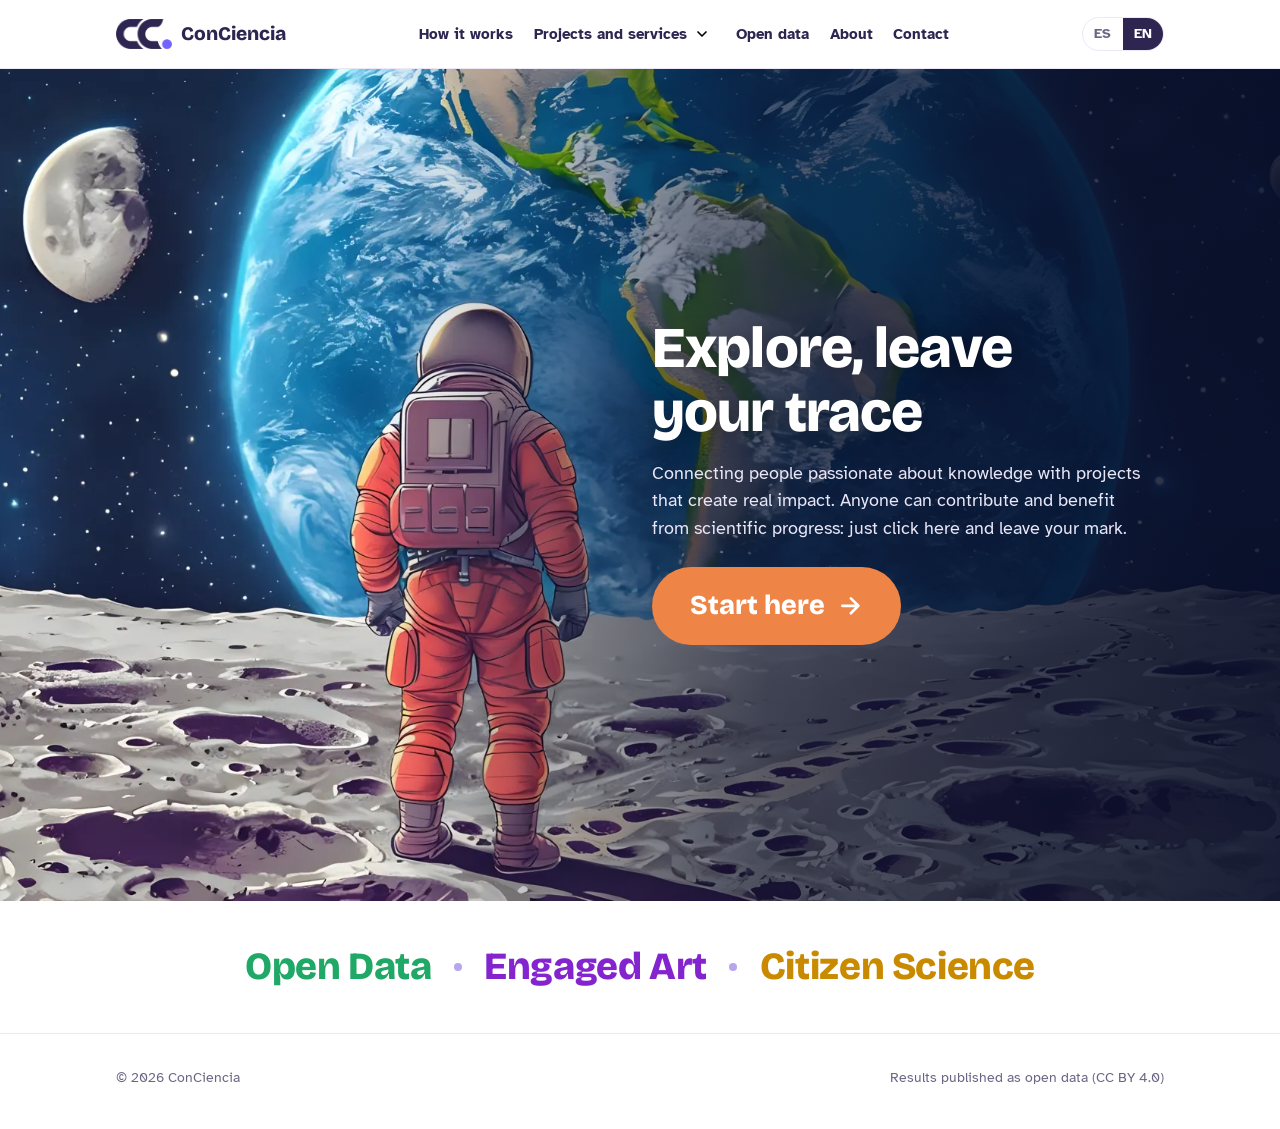
==== commit c5efe109: "Add files via upload" ====
--- a/index.html
+++ b/index.html
@@ -24,11 +24,13 @@
   </picture>
   <div class="wrap"><div class="hero-text">
     <h1><span lang="es">Explora, deja tu huella</span><span lang="en">Explore, leave your trace</span></h1>
-    <img class="lema" lang="es" src="img/lema-es.webp" alt="Cifras claras. Cero cuentos. Con Ciencia." width="900" height="571">
-    <img class="lema" lang="en" src="img/lema-en.webp" alt="Open Data. Engaged Art. Citizen Science." width="900" height="561">
     <p><span lang="es">Conectamos a personas apasionadas por el conocimiento con proyectos que generan un impacto real. Cualquier persona puede contribuir y beneficiarse del progreso científico: haz clic aquí y deja tu huella.</span><span lang="en">Connecting people passionate about knowledge with projects that create real impact. Anyone can contribute and benefit from scientific progress: just click here and leave your mark.</span></p>
     <a class="start" href="como-funciona.html"><span lang="es">Empieza aquí</span><span lang="en">Start here</span><svg viewBox="0 0 24 24" fill="none" stroke="currentColor" stroke-width="2.5" stroke-linecap="round" stroke-linejoin="round" aria-hidden="true"><path d="M5 12h14M13 5l7 7-7 7"/></svg></a>
   </div></div>
+</section>
+<section class="lemas" aria-label="Lema">
+  <p lang="es"><span class="l1">Cifras claras</span><span class="sep" aria-hidden="true"></span><span class="l2">Cero cuentos</span><span class="sep" aria-hidden="true"></span><span class="l3">Con Ciencia</span></p>
+  <p lang="en"><span class="l1">Open Data</span><span class="sep" aria-hidden="true"></span><span class="l2">Engaged Art</span><span class="sep" aria-hidden="true"></span><span class="l3">Citizen Science</span></p>
 </section>
 </main>
 <div id="pie"></div>
--- a/assets/estilo.css
+++ b/assets/estilo.css
@@ -28,7 +28,8 @@
 .caret{border:0;background:none;cursor:pointer;padding:.3rem;border-radius:6px;display:grid;place-items:center}
 .caret svg{width:1rem;height:1rem;transition:transform .2s}
 .caret[aria-expanded="true"] svg{transform:rotate(180deg)}
-.sub{list-style:none;margin:0;padding:.5rem;position:absolute;top:calc(100% + .6rem);left:-1rem;min-width:19rem;background:var(--bg);border:1.5px solid var(--line);border-radius:1rem;box-shadow:0 18px 40px -24px rgba(46,38,80,.35);display:none}
+.dd::after{content:"";position:absolute;left:-1.5rem;right:-1.5rem;top:100%;height:1rem}
+.sub{list-style:none;margin:0;padding:.5rem;position:absolute;top:calc(100% + .6rem);z-index:2;left:-1rem;min-width:19rem;background:var(--bg);border:1.5px solid var(--line);border-radius:1rem;box-shadow:0 18px 40px -24px rgba(46,38,80,.35);display:none}
 .sub.open{display:block}
 .sub a{display:block;padding:.55rem .75rem;border-radius:.6rem;font-size:.92rem;line-height:1.3}
 .sub a:hover{background:var(--lav-soft);color:var(--ink)}
@@ -135,6 +136,13 @@
 .start svg{width:1.6rem;height:1.6rem}
 @keyframes pulso{0%{box-shadow:0 0 0 0 rgba(238,132,69,.65)}70%{box-shadow:0 0 0 18px rgba(238,132,69,0)}100%{box-shadow:0 0 0 0 rgba(238,132,69,0)}}
 
+/* Lemas bajo la portada */
+.lemas{padding:2.2rem 1.25rem;text-align:center}
+.lemas p{margin:0;display:flex;flex-wrap:wrap;justify-content:center;align-items:center;gap:.4rem 1.4rem;
+  font-family:"Bricolage Grotesque",system-ui,sans-serif;font-weight:800;font-size:clamp(1.4rem,3.6vw,2.4rem);letter-spacing:-.01em}
+.lemas .l1{color:#1FA866}.lemas .l2{color:#8424CF}.lemas .l3{color:#C98A00}
+.lemas .sep{width:.5rem;height:.5rem;border-radius:50%;background:var(--lav)}
+
 /* Pie */
 .site-foot{border-top:1px solid var(--line);padding:2rem 0 2.5rem;color:var(--muted);font-size:.9rem}
 .site-foot .wrap{display:flex;flex-wrap:wrap;justify-content:space-between;gap:1rem}
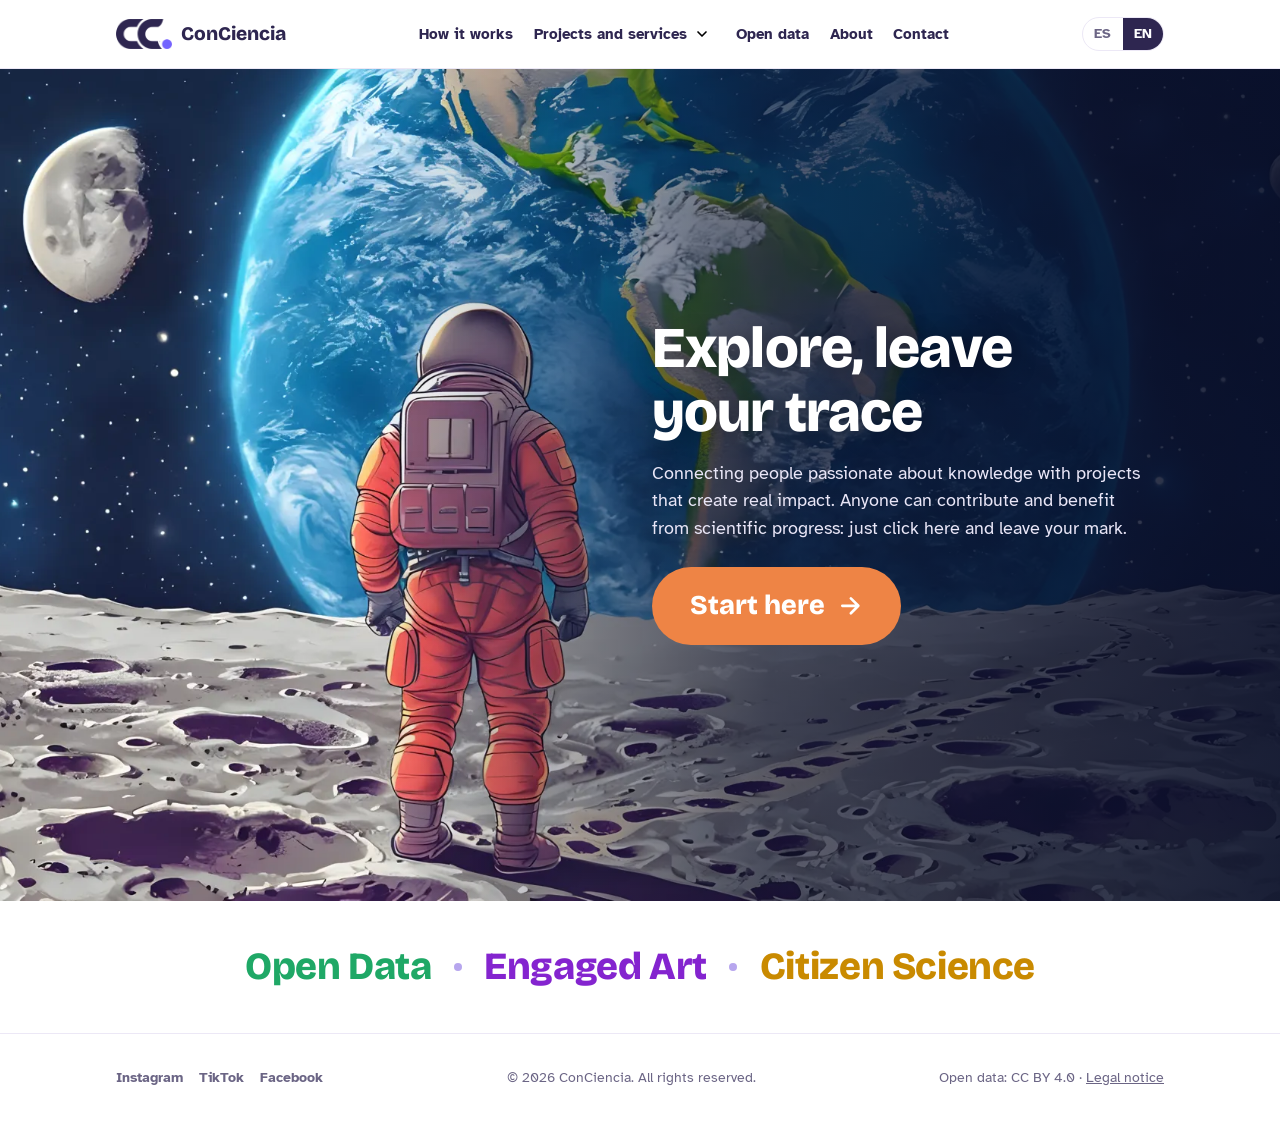
==== commit 7caea4ad: "Add files via upload" ====
--- a/index.html
+++ b/index.html
@@ -6,6 +6,16 @@
 <title>ConCiencia: explora, deja tu huella</title>
 <meta name="description" content="ConCiencia: ciencia ciudadana. Participa, descubre qué preocupa a tu comunidad y ayuda a construir datos abiertos.">
 <link rel="icon" href="img/favicon.png">
+<meta property="og:type" content="website">
+<meta property="og:site_name" content="ConCiencia">
+<meta property="og:title" content="ConCiencia: explora, deja tu huella">
+<meta property="og:description" content="Ciencia ciudadana: participa, descubre qué piensa tu comunidad y ayuda a construir datos abiertos.">
+<meta property="og:image" content="https://cardinalcienciac-cyber.github.io/conciencia/img/compartir.jpg">
+<meta property="og:image:width" content="1200">
+<meta property="og:image:height" content="630">
+<meta property="og:url" content="https://cardinalcienciac-cyber.github.io/conciencia/">
+<meta property="og:locale" content="es_EC">
+<meta name="twitter:card" content="summary_large_image">
 <script>if (/[?&]e=/.test(location.search)) location.replace("encuestas/" + location.search);</script>
 <link rel="preconnect" href="https://fonts.googleapis.com">
 <link rel="preconnect" href="https://fonts.gstatic.com" crossorigin>
--- a/assets/estilo.css
+++ b/assets/estilo.css
@@ -118,6 +118,17 @@
 .social{display:flex;flex-wrap:wrap;gap:.6rem;margin-top:1.25rem}
 .social span{border:1.5px dashed var(--lav);border-radius:999px;padding:.5rem 1.1rem;font-weight:700;color:var(--muted)}
 
+/* Redes sociales */
+.redes{display:grid;grid-template-columns:repeat(auto-fill,minmax(13rem,1fr));gap:.9rem;max-width:44rem}
+.red{display:block;border:1.5px solid var(--line);border-radius:1.1rem;padding:1rem 1.2rem;text-decoration:none;transition:border-color .2s}
+a.red:hover{border-color:var(--tang)}
+.red strong{display:block;font-family:"Bricolage Grotesque",system-ui,sans-serif;font-size:1.2rem}
+.red span{color:var(--muted);font-size:.95rem}
+.red.pronto{border-style:dashed}
+.foot-redes{display:flex;flex-wrap:wrap;gap:.4rem 1rem}
+.foot-redes a{font-weight:700;text-decoration:none}
+.foot-redes a:hover{color:var(--tang)}
+
 /* Portada */
 .hero{position:relative;min-height:calc(100svh - var(--head));display:flex;align-items:center;color:#fff;overflow:hidden;background:#0b1630}
 .hero picture{position:absolute;inset:0;z-index:0}
